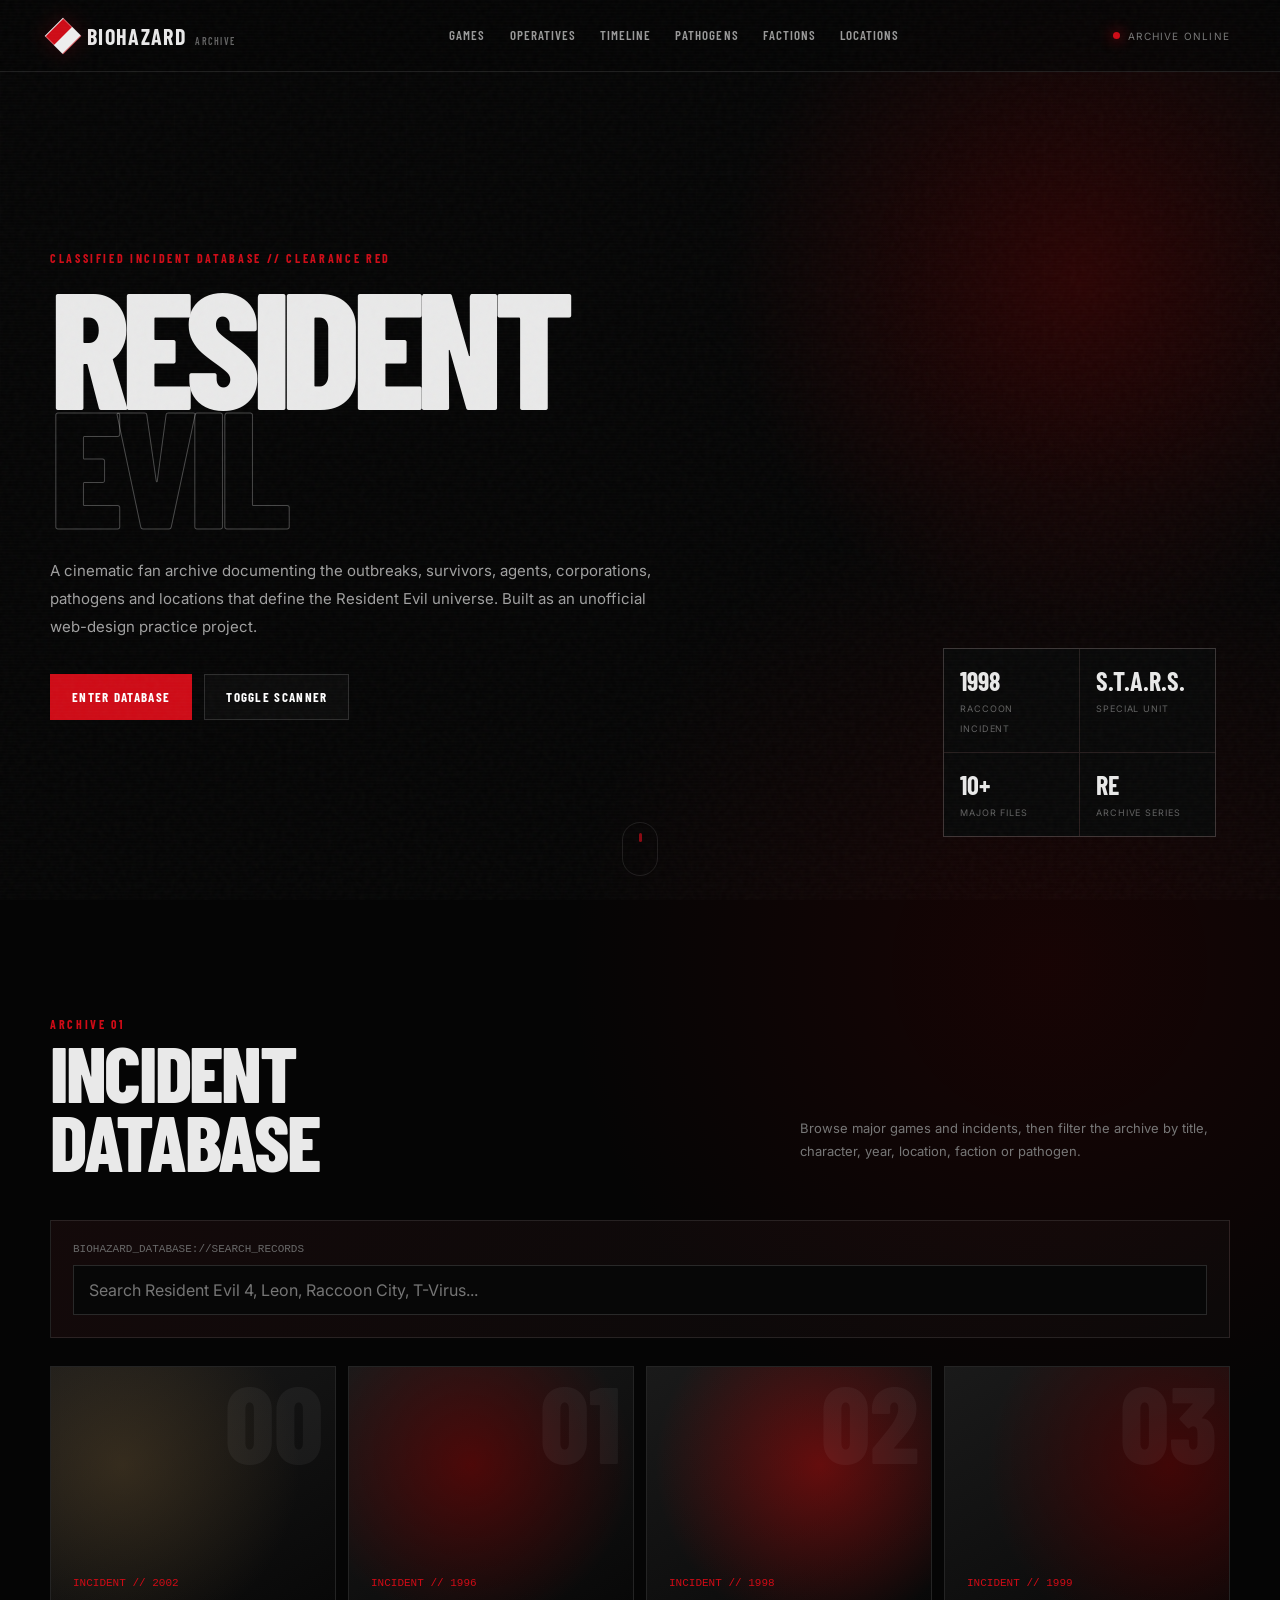
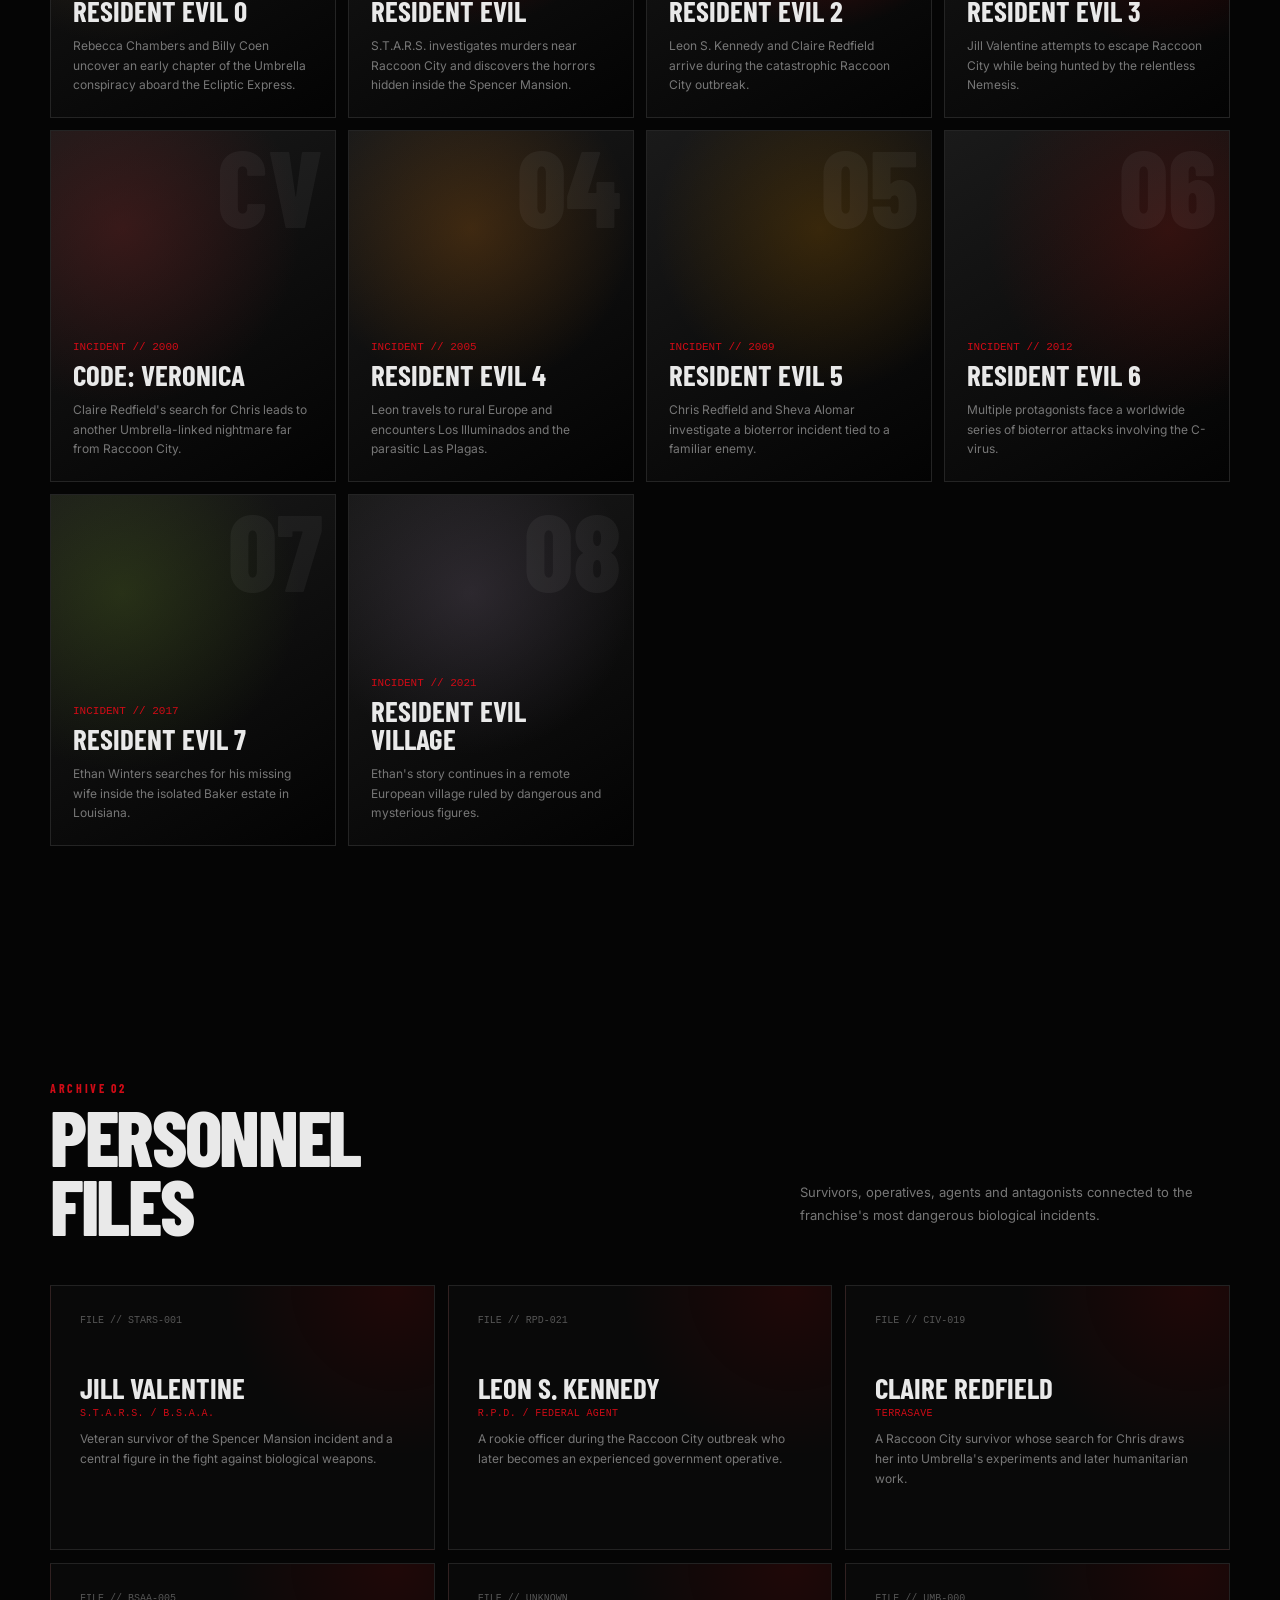
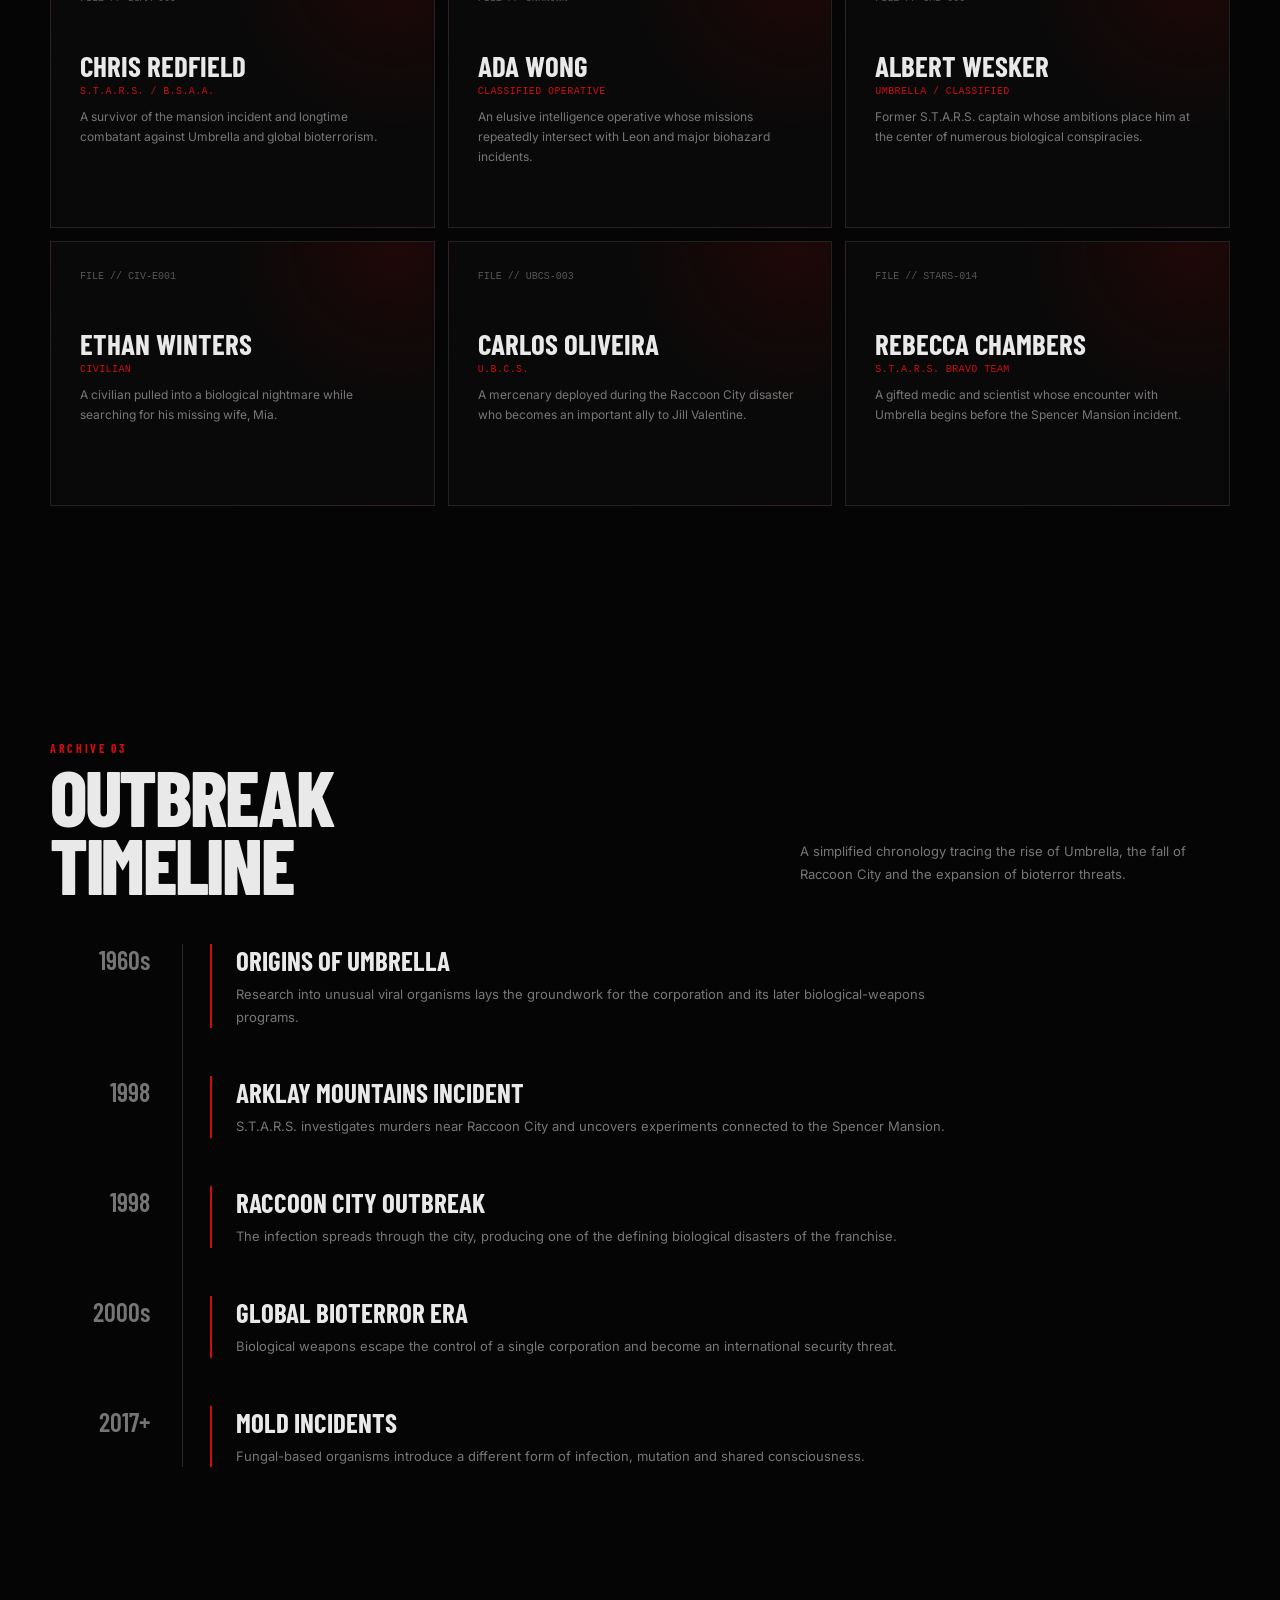
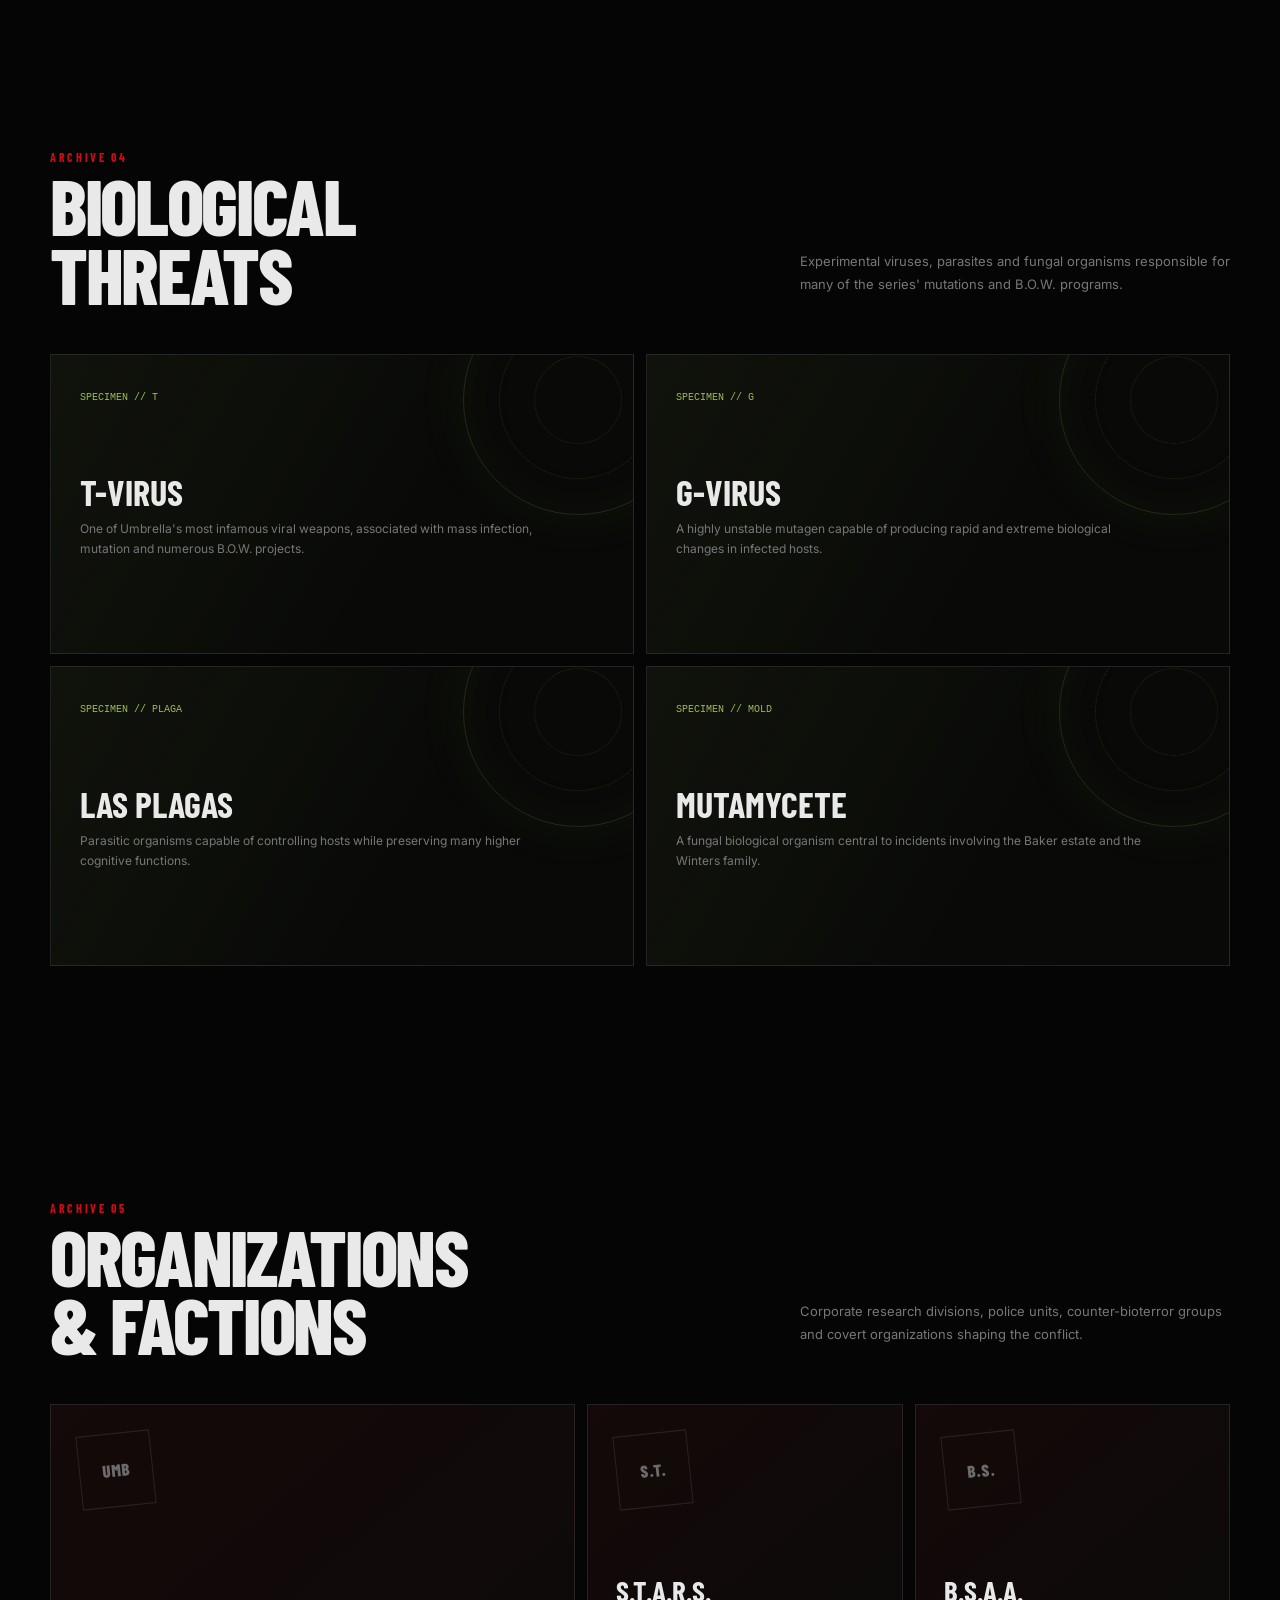
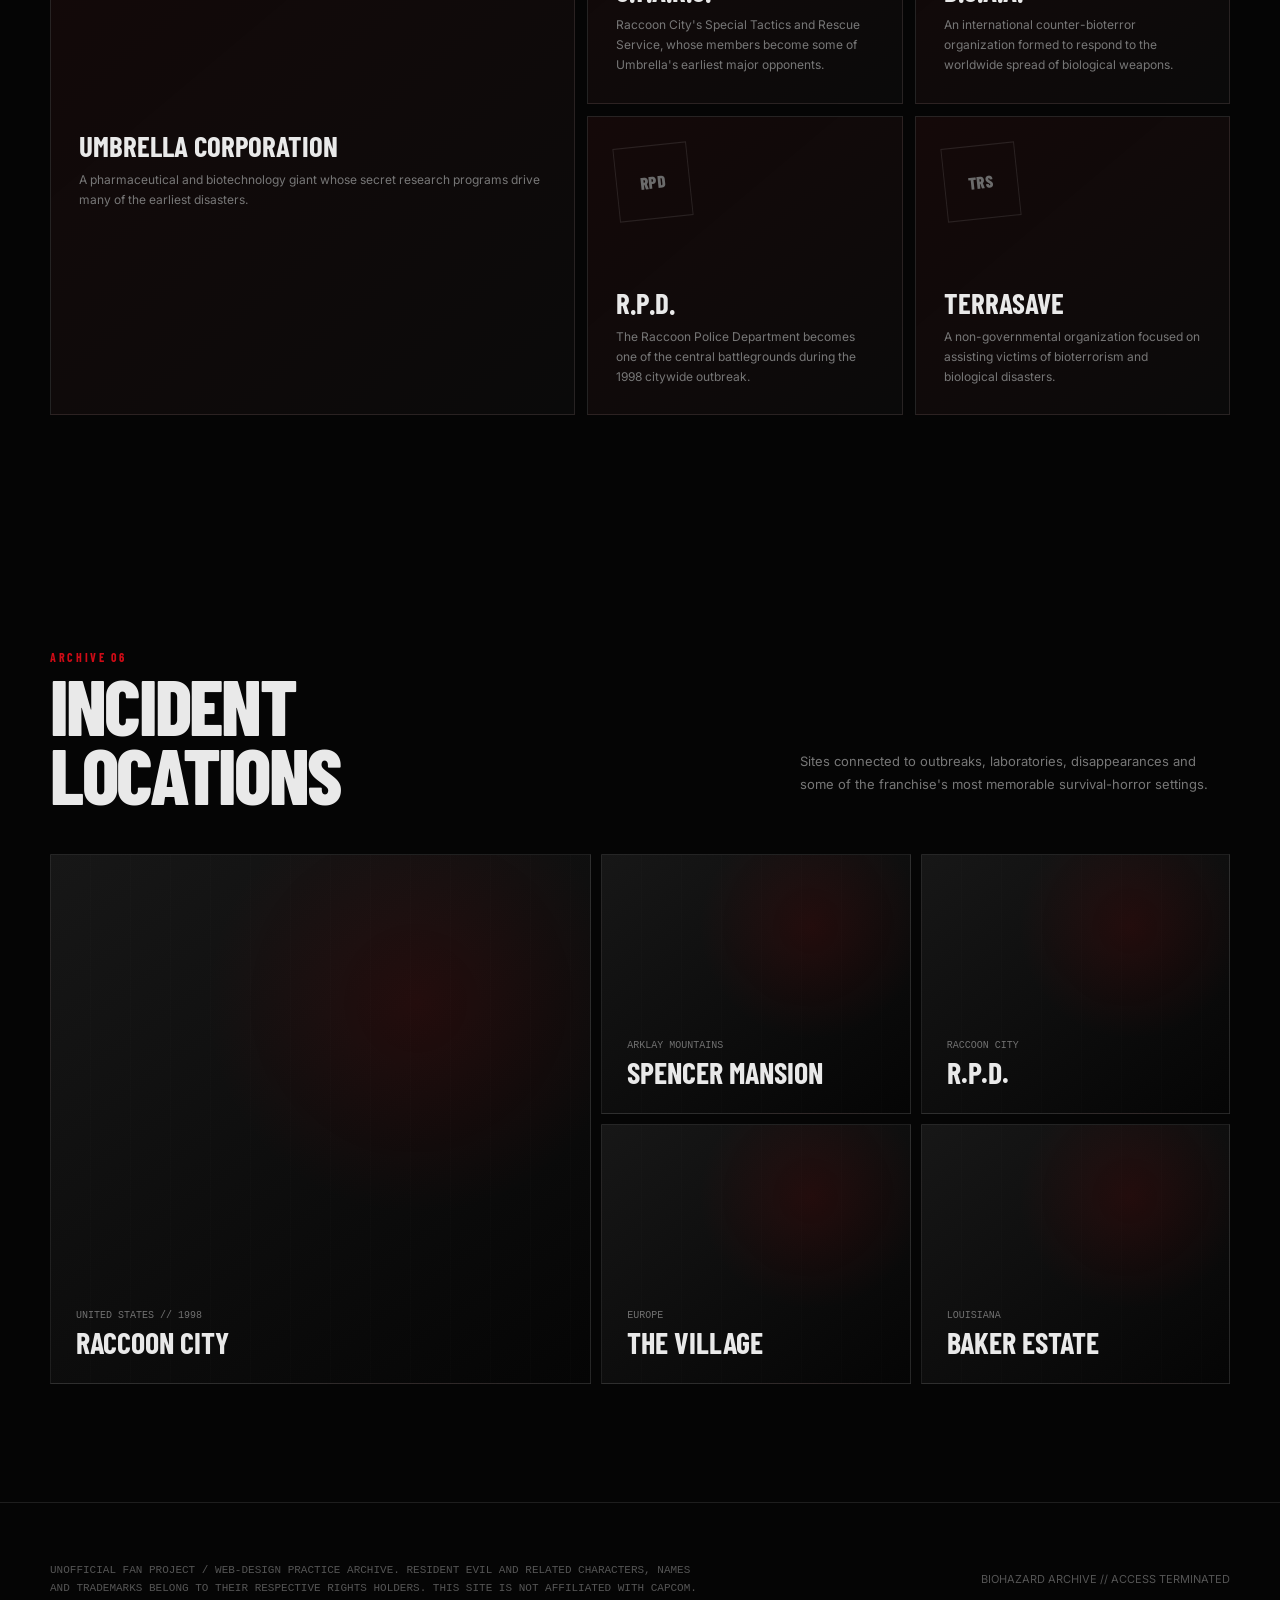
==== index.html @ 45d9858c "feat: build Resident Evil biohazard fan archive" ====
<!doctype html>
<html lang="en">
<head>
  <meta charset="utf-8" />
  <meta name="viewport" content="width=device-width, initial-scale=1" />
  <meta name="theme-color" content="#080808" />
  <meta name="description" content="Unofficial Resident Evil fan archive and web-design practice project." />
  <title>Resident Evil // Biohazard Archive</title>
  <link rel="preconnect" href="https://fonts.googleapis.com">
  <link rel="preconnect" href="https://fonts.gstatic.com" crossorigin>
  <link href="https://fonts.googleapis.com/css2?family=Barlow+Condensed:wght@400;500;600;700;800&family=Inter:wght@300;400;500;600&display=swap" rel="stylesheet">
  <style>
    :root {
      --bg:#050505;
      --panel:#0b0b0b;
      --panel-2:#111;
      --text:#e9e9e9;
      --muted:#8b8b8b;
      --line:rgba(255,255,255,.1);
      --red:#cf0b16;
      --red-dark:#5c0308;
      --green:#9cbc55;
      --max:1180px;
    }
    *{box-sizing:border-box}
    html{scroll-behavior:smooth}
    body{margin:0;background:radial-gradient(circle at 82% 12%,rgba(130,0,0,.15),transparent 30rem),var(--bg);color:var(--text);font-family:Inter,system-ui,sans-serif;overflow-x:hidden}
    body::before{content:"";position:fixed;inset:0;pointer-events:none;z-index:999;background:repeating-linear-gradient(0deg,transparent 0 2px,rgba(255,255,255,.018) 3px);mix-blend-mode:screen;opacity:.6}
    ::selection{background:var(--red);color:white}
    a{color:inherit;text-decoration:none}
    button,input{font:inherit}
    .noise{position:fixed;inset:0;pointer-events:none;z-index:998;opacity:.035;background-image:url("data:image/svg+xml,%3Csvg viewBox='0 0 180 180' xmlns='http://www.w3.org/2000/svg'%3E%3Cfilter id='n'%3E%3CfeTurbulence type='fractalNoise' baseFrequency='.9' numOctaves='4' stitchTiles='stitch'/%3E%3C/filter%3E%3Crect width='100%25' height='100%25' filter='url(%23n)' opacity='.9'/%3E%3C/svg%3E")}
    .container{width:min(var(--max),calc(100% - 40px));margin:auto}
    .nav{position:fixed;inset:0 0 auto;height:72px;z-index:100;border-bottom:1px solid var(--line);background:rgba(5,5,5,.72);backdrop-filter:blur(16px)}
    .nav-inner{height:100%;display:flex;align-items:center;justify-content:space-between;gap:26px}
    .brand{display:flex;align-items:center;gap:11px;font:700 22px/1 "Barlow Condensed",sans-serif;letter-spacing:.06em;text-transform:uppercase}
    .mark{width:26px;height:26px;border:1px solid rgba(255,255,255,.35);transform:rotate(45deg);background:linear-gradient(90deg,var(--red) 50%,#eee 50%);box-shadow:0 0 22px rgba(207,11,22,.22)}
    .brand small{color:#646464;font-size:10px;font-weight:600;margin-left:4px}
    .links{display:flex;gap:24px;color:#999;font:600 13px/1 "Barlow Condensed",sans-serif;letter-spacing:.08em;text-transform:uppercase}
    .links a{transition:.25s}.links a:hover{color:white}
    .status{display:flex;align-items:center;gap:8px;color:#777;font-size:10px;letter-spacing:.12em;text-transform:uppercase}
    .dot{width:7px;height:7px;border-radius:50%;background:var(--red);box-shadow:0 0 14px var(--red);animation:pulse 1.6s infinite}
    .menu{display:none;border:1px solid var(--line);background:#0b0b0b;color:white;padding:9px 11px;text-transform:uppercase;font:700 12px "Barlow Condensed";letter-spacing:.1em}
    @keyframes pulse{50%{opacity:.25}}

    .hero{min-height:100vh;position:relative;display:grid;align-items:center;padding-top:72px;overflow:hidden}
    .grid{position:absolute;inset:0;opacity:.18;background-image:linear-gradient(rgba(255,255,255,.045) 1px,transparent 1px),linear-gradient(90deg,rgba(255,255,255,.045) 1px,transparent 1px);background-size:58px 58px;mask-image:linear-gradient(to bottom,#000,transparent 90%)}
    .glow{position:absolute;width:760px;height:760px;right:-180px;top:-100px;background:radial-gradient(circle,rgba(160,0,0,.24),transparent 66%);animation:breathe 8s ease-in-out infinite}
    @keyframes breathe{50%{transform:scale(1.14);opacity:.65}}
    .hero-content{position:relative;z-index:3;max-width:870px}
    .classification,.eyebrow{color:var(--red);font:700 12px/1 "Barlow Condensed",sans-serif;letter-spacing:.22em;text-transform:uppercase}
    .hero h1{margin:20px 0 0;font:800 clamp(78px,13vw,170px)/.72 "Barlow Condensed",sans-serif;letter-spacing:-.055em;text-transform:uppercase}
    .hero h1 span{display:block;color:transparent;-webkit-text-stroke:1px rgba(255,255,255,.27)}
    .hero-copy{max-width:610px;margin:34px 0;color:#a0a0a0;font-size:15px;line-height:1.85}
    .actions{display:flex;gap:12px;flex-wrap:wrap}
    .btn{border:1px solid rgba(255,255,255,.14);padding:14px 21px;background:rgba(255,255,255,.025);color:white;font:700 13px "Barlow Condensed",sans-serif;letter-spacing:.1em;text-transform:uppercase;cursor:pointer;transition:.25s}.btn:hover{transform:translateY(-3px);border-color:var(--red)}.btn.primary{background:var(--red);border-color:var(--red)}
    .hero-stats{position:absolute;right:5%;bottom:7%;z-index:4;display:grid;grid-template-columns:repeat(2,135px);gap:1px;background:var(--line);border:1px solid var(--line)}
    .stat{background:#080808;padding:16px}.stat strong{display:block;font:700 26px "Barlow Condensed"}.stat small{color:#616161;font-size:9px;letter-spacing:.1em;text-transform:uppercase}
    .scroll-cue{position:absolute;left:calc(50% - 18px);bottom:24px;width:36px;height:54px;border:1px solid rgba(255,255,255,.15);border-radius:22px;display:grid;place-items:start center;padding-top:10px;opacity:.65}.scroll-cue::after{content:"";width:3px;height:9px;border-radius:3px;background:var(--red);animation:scroll 1.8s infinite}@keyframes scroll{70%{transform:translateY(20px);opacity:0}}

    section{padding:118px 0;position:relative}
    .section-head{display:flex;justify-content:space-between;align-items:flex-end;gap:30px;margin-bottom:45px}
    .title{margin:8px 0 0;font:800 clamp(44px,7vw,78px)/.88 "Barlow Condensed",sans-serif;letter-spacing:-.03em;text-transform:uppercase}
    .copy{max-width:430px;color:#777;font-size:13px;line-height:1.75}
    .terminal{margin-bottom:28px;padding:22px;border:1px solid var(--line);background:linear-gradient(130deg,rgba(207,11,22,.05),transparent),rgba(255,255,255,.015)}
    .terminal-label{margin-bottom:10px;color:#686868;font:11px monospace}
    .search{width:100%;padding:14px 15px;border:1px solid #292929;background:#070707;color:white;outline:none}.search:focus{border-color:var(--red)}

    .games{display:grid;grid-template-columns:repeat(4,1fr);gap:12px}
    .card{position:relative;overflow:hidden;border:1px solid var(--line);background:#0b0b0b;transition:.35s}
    .game{min-height:350px;cursor:pointer;transform-style:preserve-3d}.game:hover{border-color:rgba(207,11,22,.65);box-shadow:0 25px 70px rgba(0,0,0,.5)}
    .game-bg{position:absolute;inset:0;background:radial-gradient(circle at var(--x,50%) 28%,var(--accent,rgba(150,0,0,.5)),transparent 54%),linear-gradient(150deg,#1a1a1a,#030303);transition:.55s}.game:hover .game-bg{transform:scale(1.08)}
    .num{position:absolute;right:12px;top:6px;font:800 108px/.9 "Barlow Condensed";opacity:.05}
    .game-body{position:relative;z-index:2;min-height:350px;padding:22px;display:flex;flex-direction:column;justify-content:flex-end}.meta{color:var(--red);font:11px monospace;margin-bottom:8px}.game h3,.dossier h3,.pathogen h3,.faction h3,.location h3{margin:0;text-transform:uppercase;font:700 29px/.98 "Barlow Condensed"}.game p,.dossier p,.pathogen p,.faction p{margin:10px 0 0;color:#777;font-size:12px;line-height:1.65}

    .characters{display:grid;grid-template-columns:repeat(3,1fr);gap:13px}.dossier{min-height:265px;padding:29px;background:radial-gradient(circle at 90% 0,rgba(160,0,0,.15),transparent 170px),#090909}.dossier::before{content:"";position:absolute;left:0;top:0;width:0;height:2px;background:var(--red);transition:.35s}.dossier:hover::before{width:100%}.dossier:hover{transform:translateY(-5px);background-color:#101010}.file{color:#555;font:10px monospace;margin-bottom:48px}.role{margin-top:6px;color:var(--red);font:10px monospace;text-transform:uppercase;letter-spacing:.04em}

    .timeline{position:relative}.timeline::before{content:"";position:absolute;left:132px;top:0;bottom:0;width:1px;background:#292929}.event{display:grid;grid-template-columns:100px 1fr;gap:60px;margin:0 0 48px}.year{text-align:right;color:#757575;font:600 26px "Barlow Condensed"}.event-body{padding-left:24px;border-left:2px solid var(--red);max-width:780px}.event-body h3{margin:0 0 7px;text-transform:uppercase;font:700 27px "Barlow Condensed"}.event-body p{margin:0;color:#777;font-size:13px;line-height:1.75}

    .pathogens{display:grid;grid-template-columns:repeat(2,1fr);gap:12px}.pathogen{min-height:300px;padding:29px;background:linear-gradient(120deg,rgba(105,130,55,.08),transparent 60%),#090a08}.specimen{position:absolute;right:-60px;top:-70px;width:230px;height:230px;border:1px solid rgba(156,188,85,.18);border-radius:50%;box-shadow:0 0 60px rgba(156,188,85,.05),inset 0 0 60px rgba(156,188,85,.04)}.specimen::before,.specimen::after{content:"";position:absolute;inset:35px;border-radius:50%;border:1px dotted rgba(156,188,85,.18)}.specimen::after{inset:70px}.pathogen small{color:var(--green);font:10px monospace}.pathogen h3{margin-top:70px;font-size:36px}.pathogen p{max-width:470px}

    .factions{display:grid;grid-template-columns:1.25fr .75fr .75fr;gap:12px}.faction{min-height:250px;padding:28px;background:linear-gradient(140deg,rgba(150,0,0,.08),transparent),#0a0a0a}.faction:first-child{grid-row:span 2;min-height:512px}.faction .stamp{width:74px;height:74px;border:1px solid rgba(255,255,255,.1);display:grid;place-items:center;margin-bottom:70px;transform:rotate(-6deg);color:#6b6b6b;font:800 17px "Barlow Condensed";letter-spacing:.05em}.faction:first-child .stamp{margin-bottom:225px}.faction p{max-width:480px}

    .locations{display:grid;grid-template-columns:1.4fr .8fr .8fr;grid-auto-rows:260px;gap:10px}.location{display:flex;align-items:flex-end;padding:25px;background:radial-gradient(circle at 68% 28%,rgba(160,0,0,.14),transparent 40%),linear-gradient(145deg,#171717,#050505)}.location:first-child{grid-row:span 2}.location::after{content:"";position:absolute;inset:0;background:repeating-linear-gradient(90deg,transparent 0 39px,rgba(255,255,255,.017) 40px)}.location-info{position:relative;z-index:2}.location small{color:#707070;font:10px monospace}.location h3{margin-top:6px;font-size:30px}

    .reveal{opacity:0;transform:translateY(34px);transition:opacity .75s ease,transform .75s ease}.reveal.show{opacity:1;transform:none}
    body.scanner{filter:sepia(.22) hue-rotate(38deg) saturate(.9)}body.scanner .noise{opacity:.08}
    .mobile-panel{display:none;position:fixed;top:72px;left:0;right:0;z-index:90;background:rgba(5,5,5,.96);border-bottom:1px solid var(--line);padding:16px 20px}.mobile-panel.open{display:grid;gap:10px}.mobile-panel a{padding:12px;border:1px solid var(--line);font:700 14px "Barlow Condensed";letter-spacing:.08em;text-transform:uppercase}

    footer{padding:58px 0;border-top:1px solid var(--line);color:#555;font-size:11px;line-height:1.7}.footer-inner{display:flex;justify-content:space-between;gap:30px;align-items:center}.warning{font-family:monospace;text-transform:uppercase;max-width:650px}
    @media (max-width:980px){.links,.status{display:none}.menu{display:block}.hero-stats{display:none}.games{grid-template-columns:repeat(2,1fr)}.characters{grid-template-columns:repeat(2,1fr)}.factions{grid-template-columns:1fr 1fr}.faction:first-child{grid-row:auto;min-height:300px}.faction:first-child .stamp,.faction .stamp{margin-bottom:80px}.locations{grid-template-columns:1fr 1fr}.location:first-child{grid-row:auto}}
    @media (max-width:650px){.container{width:min(var(--max),calc(100% - 28px))}.hero h1{font-size:82px}.hero-copy{font-size:14px}.section-head{display:block}.copy{margin-top:18px}section{padding:82px 0}.games,.characters,.pathogens,.factions,.locations{grid-template-columns:1fr}.game,.game-body{min-height:285px}.timeline::before{display:none}.event{grid-template-columns:1fr;gap:8px}.year{text-align:left;color:var(--red)}.footer-inner{flex-direction:column;align-items:flex-start}.scroll-cue{display:none}}
    @media (prefers-reduced-motion:reduce){html{scroll-behavior:auto}*,*::before,*::after{animation-duration:.01ms!important;animation-iteration-count:1!important;transition-duration:.01ms!important}}
  </style>
</head>
<body>
  <div class="noise"></div>
  <nav class="nav" aria-label="Primary">
    <div class="container nav-inner">
      <a class="brand" href="#top" aria-label="Biohazard Archive home"><span class="mark" aria-hidden="true"></span><span>Biohazard <small>Archive</small></span></a>
      <div class="links"><a href="#games">Games</a><a href="#characters">Operatives</a><a href="#timeline">Timeline</a><a href="#pathogens">Pathogens</a><a href="#factions">Factions</a><a href="#locations">Locations</a></div>
      <div class="status"><span class="dot"></span>Archive online</div>
      <button class="menu" id="menuBtn" aria-expanded="false" aria-controls="mobilePanel">Menu</button>
    </div>
  </nav>
  <div class="mobile-panel" id="mobilePanel"><a href="#games">Games</a><a href="#characters">Operatives</a><a href="#timeline">Timeline</a><a href="#pathogens">Pathogens</a><a href="#factions">Factions</a><a href="#locations">Locations</a></div>

  <header class="hero" id="top">
    <div class="grid"></div><div class="glow"></div>
    <div class="container">
      <div class="hero-content">
        <div class="classification">Classified incident database // clearance red</div>
        <h1>Resident <span>Evil</span></h1>
        <p class="hero-copy">A cinematic fan archive documenting the outbreaks, survivors, agents, corporations, pathogens and locations that define the Resident Evil universe. Built as an unofficial web-design practice project.</p>
        <div class="actions"><a class="btn primary" href="#games">Enter database</a><button class="btn" id="scannerBtn">Toggle scanner</button></div>
      </div>
      <div class="hero-stats"><div class="stat"><strong>1998</strong><small>Raccoon incident</small></div><div class="stat"><strong>S.T.A.R.S.</strong><small>Special unit</small></div><div class="stat"><strong>10+</strong><small>Major files</small></div><div class="stat"><strong>RE</strong><small>Archive series</small></div></div>
    </div>
    <a class="scroll-cue" href="#games" aria-label="Scroll to archive"></a>
  </header>

  <main>
    <section id="games"><div class="container">
      <div class="section-head reveal"><div><div class="eyebrow">Archive 01</div><h2 class="title">Incident<br>Database</h2></div><p class="copy">Browse major games and incidents, then filter the archive by title, character, year, location, faction or pathogen.</p></div>
      <div class="terminal reveal"><div class="terminal-label">BIOHAZARD_DATABASE://SEARCH_RECORDS</div><input class="search" id="archiveSearch" type="search" placeholder="Search Resident Evil 4, Leon, Raccoon City, T-Virus..." aria-label="Search archive"></div>
      <div class="games" id="gameGrid"></div>
    </div></section>

    <section id="characters"><div class="container">
      <div class="section-head reveal"><div><div class="eyebrow">Archive 02</div><h2 class="title">Personnel<br>Files</h2></div><p class="copy">Survivors, operatives, agents and antagonists connected to the franchise's most dangerous biological incidents.</p></div>
      <div class="characters" id="characterGrid"></div>
    </div></section>

    <section id="timeline"><div class="container">
      <div class="section-head reveal"><div><div class="eyebrow">Archive 03</div><h2 class="title">Outbreak<br>Timeline</h2></div><p class="copy">A simplified chronology tracing the rise of Umbrella, the fall of Raccoon City and the expansion of bioterror threats.</p></div>
      <div class="timeline" id="timelineGrid"></div>
    </div></section>

    <section id="pathogens"><div class="container">
      <div class="section-head reveal"><div><div class="eyebrow">Archive 04</div><h2 class="title">Biological<br>Threats</h2></div><p class="copy">Experimental viruses, parasites and fungal organisms responsible for many of the series' mutations and B.O.W. programs.</p></div>
      <div class="pathogens" id="pathogenGrid"></div>
    </div></section>

    <section id="factions"><div class="container">
      <div class="section-head reveal"><div><div class="eyebrow">Archive 05</div><h2 class="title">Organizations<br>& Factions</h2></div><p class="copy">Corporate research divisions, police units, counter-bioterror groups and covert organizations shaping the conflict.</p></div>
      <div class="factions" id="factionGrid"></div>
    </div></section>

    <section id="locations"><div class="container">
      <div class="section-head reveal"><div><div class="eyebrow">Archive 06</div><h2 class="title">Incident<br>Locations</h2></div><p class="copy">Sites connected to outbreaks, laboratories, disappearances and some of the franchise's most memorable survival-horror settings.</p></div>
      <div class="locations" id="locationGrid"></div>
    </div></section>
  </main>

  <footer><div class="container footer-inner"><div class="warning">Unofficial fan project / web-design practice archive. Resident Evil and related characters, names and trademarks belong to their respective rights holders. This site is not affiliated with Capcom.</div><div>BIOHAZARD ARCHIVE // ACCESS TERMINATED</div></div></footer>

  <script>
    const games=[
      ['00','2002','Resident Evil 0','Rebecca Chambers and Billy Coen uncover an early chapter of the Umbrella conspiracy aboard the Ecliptic Express.','rgba(90,70,40,.48)'],
      ['01','1996','Resident Evil','S.T.A.R.S. investigates murders near Raccoon City and discovers the horrors hidden inside the Spencer Mansion.','rgba(125,0,0,.55)'],
      ['02','1998','Resident Evil 2','Leon S. Kennedy and Claire Redfield arrive during the catastrophic Raccoon City outbreak.','rgba(170,10,10,.55)'],
      ['03','1999','Resident Evil 3','Jill Valentine attempts to escape Raccoon City while being hunted by the relentless Nemesis.','rgba(100,0,0,.58)'],
      ['CV','2000','Code: Veronica','Claire Redfield\'s search for Chris leads to another Umbrella-linked nightmare far from Raccoon City.','rgba(90,30,30,.52)'],
      ['04','2005','Resident Evil 4','Leon travels to rural Europe and encounters Los Illuminados and the parasitic Las Plagas.','rgba(120,70,15,.44)'],
      ['05','2009','Resident Evil 5','Chris Redfield and Sheva Alomar investigate a bioterror incident tied to a familiar enemy.','rgba(120,75,0,.38)'],
      ['06','2012','Resident Evil 6','Multiple protagonists face a worldwide series of bioterror attacks involving the C-virus.','rgba(95,20,15,.45)'],
      ['07','2017','Resident Evil 7','Ethan Winters searches for his missing wife inside the isolated Baker estate in Louisiana.','rgba(75,100,30,.36)'],
      ['08','2021','Resident Evil Village','Ethan\'s story continues in a remote European village ruled by dangerous and mysterious figures.','rgba(80,70,85,.42)']
    ];
    const characters=[
      ['FILE // STARS-001','Jill Valentine','S.T.A.R.S. / B.S.A.A.','Veteran survivor of the Spencer Mansion incident and a central figure in the fight against biological weapons.'],
      ['FILE // RPD-021','Leon S. Kennedy','R.P.D. / Federal Agent','A rookie officer during the Raccoon City outbreak who later becomes an experienced government operative.'],
      ['FILE // CIV-019','Claire Redfield','TerraSave','A Raccoon City survivor whose search for Chris draws her into Umbrella\'s experiments and later humanitarian work.'],
      ['FILE // BSAA-005','Chris Redfield','S.T.A.R.S. / B.S.A.A.','A survivor of the mansion incident and longtime combatant against Umbrella and global bioterrorism.'],
      ['FILE // UNKNOWN','Ada Wong','Classified Operative','An elusive intelligence operative whose missions repeatedly intersect with Leon and major biohazard incidents.'],
      ['FILE // UMB-000','Albert Wesker','Umbrella / Classified','Former S.T.A.R.S. captain whose ambitions place him at the center of numerous biological conspiracies.'],
      ['FILE // CIV-E001','Ethan Winters','Civilian','A civilian pulled into a biological nightmare while searching for his missing wife, Mia.'],
      ['FILE // UBCS-003','Carlos Oliveira','U.B.C.S.','A mercenary deployed during the Raccoon City disaster who becomes an important ally to Jill Valentine.'],
      ['FILE // STARS-014','Rebecca Chambers','S.T.A.R.S. Bravo Team','A gifted medic and scientist whose encounter with Umbrella begins before the Spencer Mansion incident.']
    ];
    const timeline=[
      ['1960s','Origins of Umbrella','Research into unusual viral organisms lays the groundwork for the corporation and its later biological-weapons programs.'],
      ['1998','Arklay Mountains Incident','S.T.A.R.S. investigates murders near Raccoon City and uncovers experiments connected to the Spencer Mansion.'],
      ['1998','Raccoon City Outbreak','The infection spreads through the city, producing one of the defining biological disasters of the franchise.'],
      ['2000s','Global Bioterror Era','Biological weapons escape the control of a single corporation and become an international security threat.'],
      ['2017+','Mold Incidents','Fungal-based organisms introduce a different form of infection, mutation and shared consciousness.']
    ];
    const pathogens=[
      ['SPECIMEN // T','T-Virus','One of Umbrella\'s most infamous viral weapons, associated with mass infection, mutation and numerous B.O.W. projects.'],
      ['SPECIMEN // G','G-Virus','A highly unstable mutagen capable of producing rapid and extreme biological changes in infected hosts.'],
      ['SPECIMEN // PLAGA','Las Plagas','Parasitic organisms capable of controlling hosts while preserving many higher cognitive functions.'],
      ['SPECIMEN // MOLD','Mutamycete','A fungal biological organism central to incidents involving the Baker estate and the Winters family.']
    ];
    const factions=[
      ['UMB','Umbrella Corporation','A pharmaceutical and biotechnology giant whose secret research programs drive many of the earliest disasters.'],
      ['S.T.','S.T.A.R.S.','Raccoon City\'s Special Tactics and Rescue Service, whose members become some of Umbrella\'s earliest major opponents.'],
      ['B.S.','B.S.A.A.','An international counter-bioterror organization formed to respond to the worldwide spread of biological weapons.'],
      ['RPD','R.P.D.','The Raccoon Police Department becomes one of the central battlegrounds during the 1998 citywide outbreak.'],
      ['TRS','TerraSave','A non-governmental organization focused on assisting victims of bioterrorism and biological disasters.']
    ];
    const locations=[
      ['UNITED STATES // 1998','Raccoon City'],['ARKLAY MOUNTAINS','Spencer Mansion'],['RACCOON CITY','R.P.D.'],['EUROPE','The Village'],['LOUISIANA','Baker Estate']
    ];

    const gameGrid=document.querySelector('#gameGrid');
    const characterGrid=document.querySelector('#characterGrid');
    const timelineGrid=document.querySelector('#timelineGrid');
    const pathogenGrid=document.querySelector('#pathogenGrid');
    const factionGrid=document.querySelector('#factionGrid');
    const locationGrid=document.querySelector('#locationGrid');

    games.forEach((g,i)=>{const el=document.createElement('article');el.className='card game reveal searchable';el.dataset.search=g.join(' ').toLowerCase();el.style.setProperty('--accent',g[4]);el.style.setProperty('--x',`${25+(i%4)*18}%`);el.innerHTML=`<div class="game-bg"></div><div class="num">${g[0]}</div><div class="game-body"><div class="meta">INCIDENT // ${g[1]}</div><h3>${g[2]}</h3><p>${g[3]}</p></div>`;gameGrid.appendChild(el)});
    characters.forEach(c=>{const el=document.createElement('article');el.className='card dossier reveal searchable';el.dataset.search=c.join(' ').toLowerCase();el.innerHTML=`<div class="file">${c[0]}</div><h3>${c[1]}</h3><div class="role">${c[2]}</div><p>${c[3]}</p>`;characterGrid.appendChild(el)});
    timeline.forEach(t=>{const el=document.createElement('article');el.className='event reveal searchable';el.dataset.search=t.join(' ').toLowerCase();el.innerHTML=`<div class="year">${t[0]}</div><div class="event-body"><h3>${t[1]}</h3><p>${t[2]}</p></div>`;timelineGrid.appendChild(el)});
    pathogens.forEach(p=>{const el=document.createElement('article');el.className='card pathogen reveal searchable';el.dataset.search=p.join(' ').toLowerCase();el.innerHTML=`<div class="specimen"></div><small>${p[0]}</small><h3>${p[1]}</h3><p>${p[2]}</p>`;pathogenGrid.appendChild(el)});
    factions.forEach(f=>{const el=document.createElement('article');el.className='card faction reveal searchable';el.dataset.search=f.join(' ').toLowerCase();el.innerHTML=`<div class="stamp">${f[0]}</div><h3>${f[1]}</h3><p>${f[2]}</p>`;factionGrid.appendChild(el)});
    locations.forEach(l=>{const el=document.createElement('article');el.className='card location reveal searchable';el.dataset.search=l.join(' ').toLowerCase();el.innerHTML=`<div class="location-info"><small>${l[0]}</small><h3>${l[1]}</h3></div>`;locationGrid.appendChild(el)});

    const observer=new IntersectionObserver(entries=>entries.forEach(e=>{if(e.isIntersecting){e.target.classList.add('show');observer.unobserve(e.target)}}),{threshold:.12});
    document.querySelectorAll('.reveal').forEach(el=>observer.observe(el));

    document.querySelector('#archiveSearch').addEventListener('input',e=>{const q=e.target.value.toLowerCase().trim();document.querySelectorAll('.searchable').forEach(el=>el.style.display=(el.dataset.search||'').includes(q)?'':'none')});
    document.querySelector('#scannerBtn').addEventListener('click',e=>{document.body.classList.toggle('scanner');e.currentTarget.textContent=document.body.classList.contains('scanner')?'Disable scanner':'Toggle scanner'});
    const menuBtn=document.querySelector('#menuBtn'),mobilePanel=document.querySelector('#mobilePanel');
    menuBtn.addEventListener('click',()=>{const open=mobilePanel.classList.toggle('open');menuBtn.setAttribute('aria-expanded',String(open))});
    mobilePanel.querySelectorAll('a').forEach(a=>a.addEventListener('click',()=>{mobilePanel.classList.remove('open');menuBtn.setAttribute('aria-expanded','false')}));

    if(matchMedia('(pointer:fine)').matches&&!matchMedia('(prefers-reduced-motion:reduce)').matches){
      document.addEventListener('mousemove',e=>document.querySelectorAll('.game').forEach(card=>{const r=card.getBoundingClientRect();if(e.clientX>=r.left&&e.clientX<=r.right&&e.clientY>=r.top&&e.clientY<=r.bottom){const x=(e.clientX-r.left)/r.width-.5,y=(e.clientY-r.top)/r.height-.5;card.style.transform=`perspective(900px) rotateX(${-y*4}deg) rotateY(${x*5}deg) translateY(-6px)`}else card.style.transform=''}));
    }
  </script>
</body>
</html>
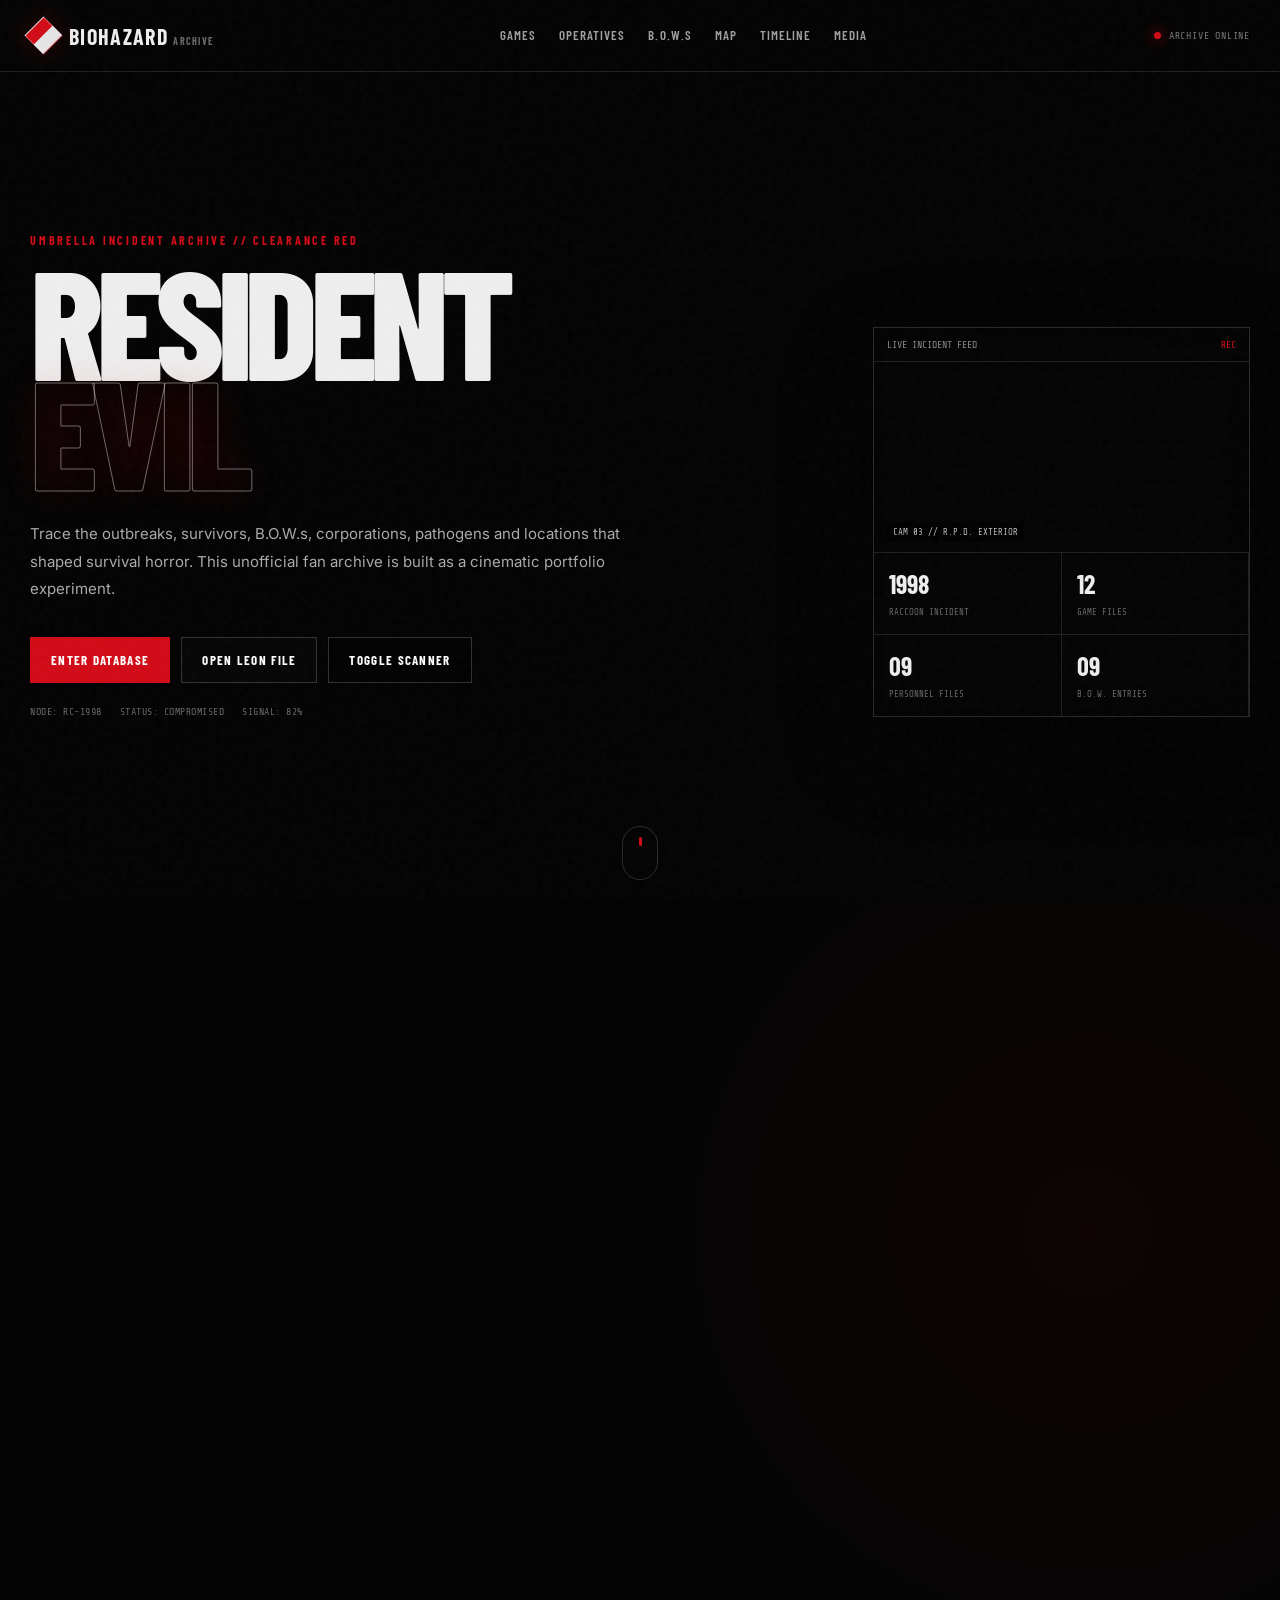
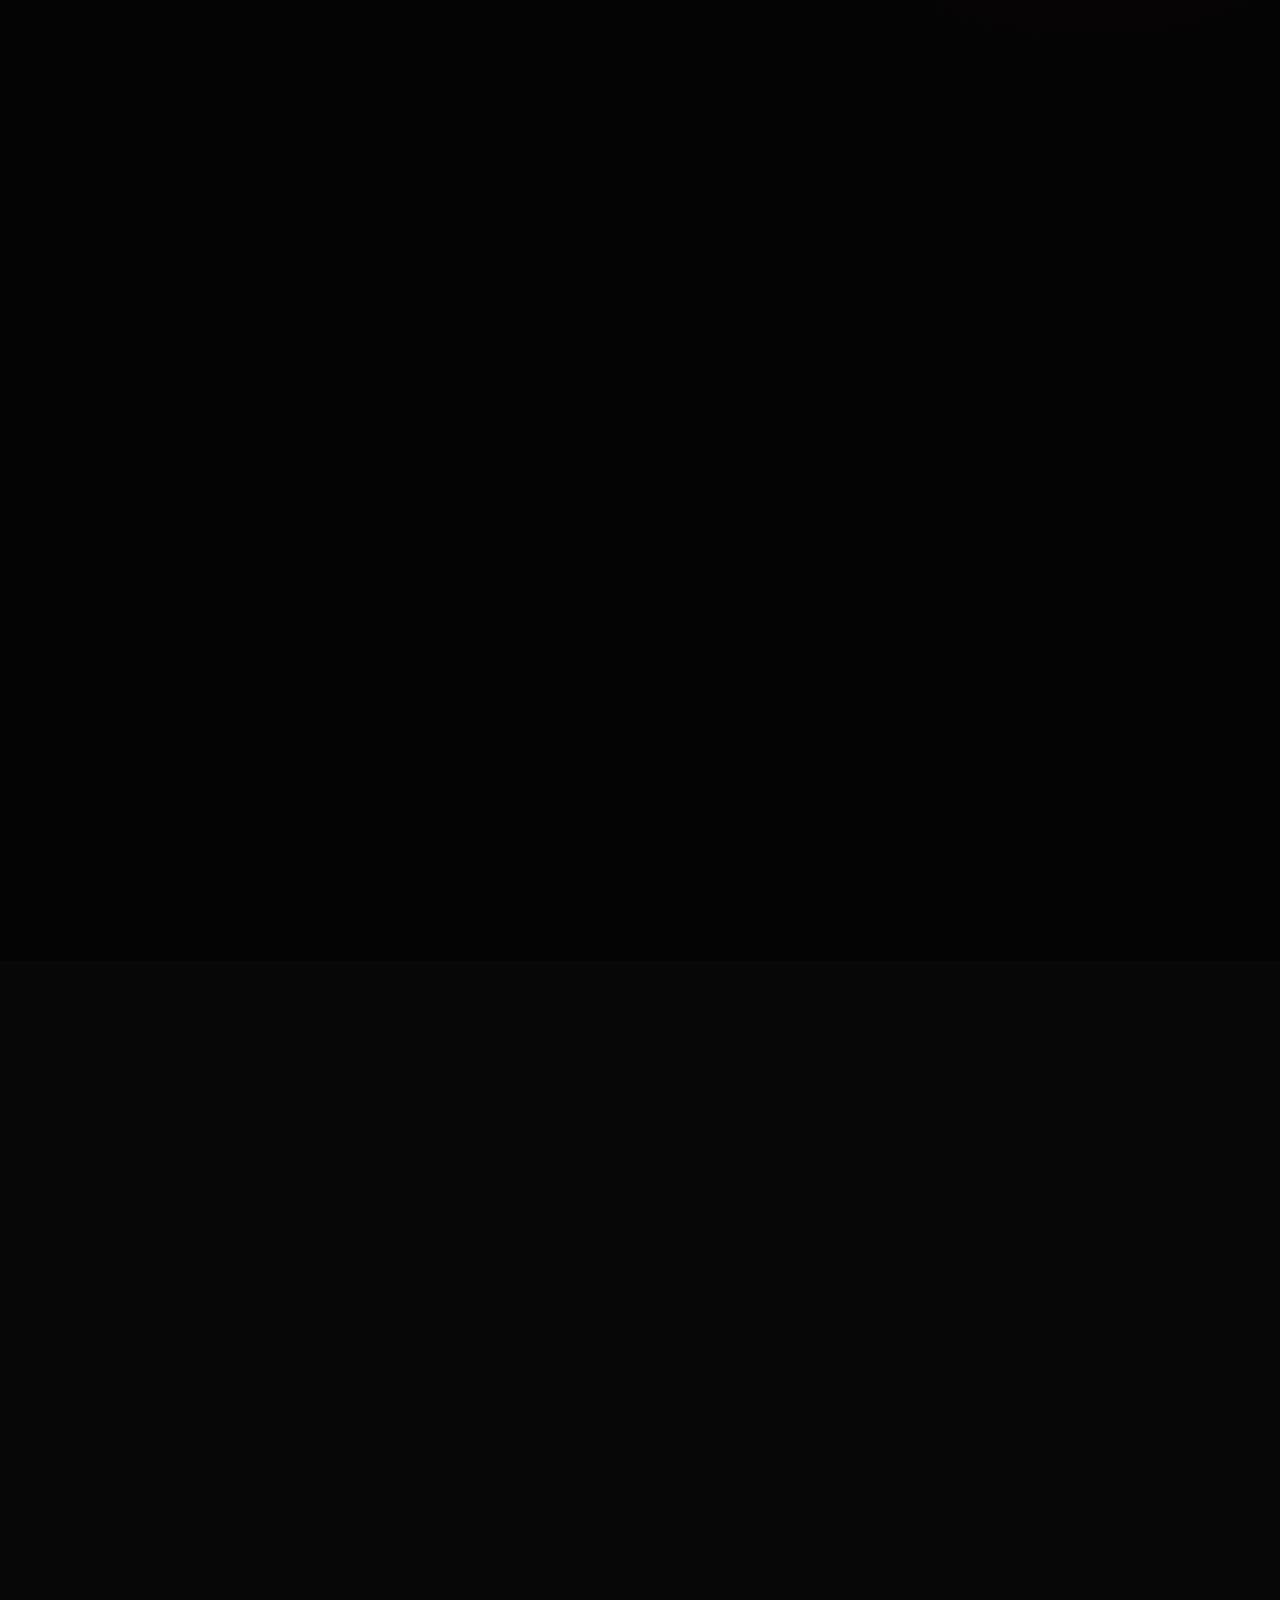
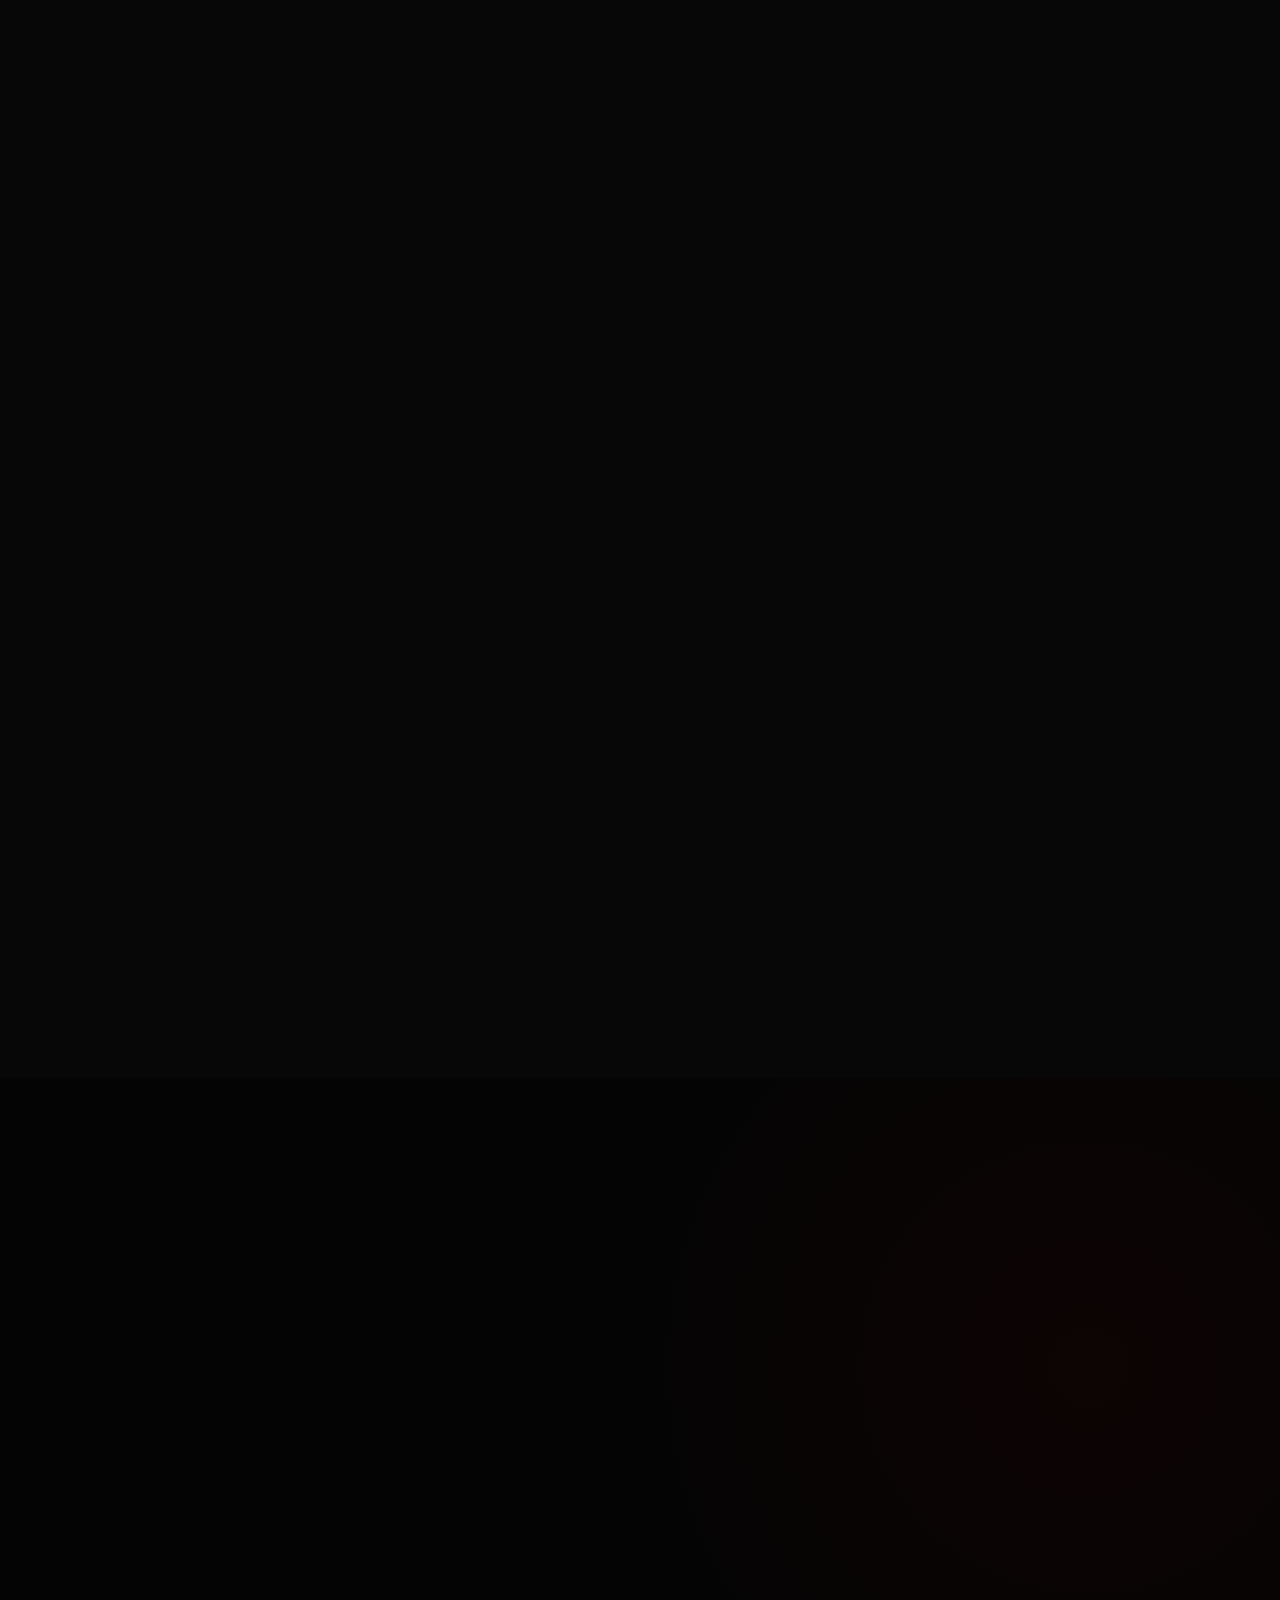
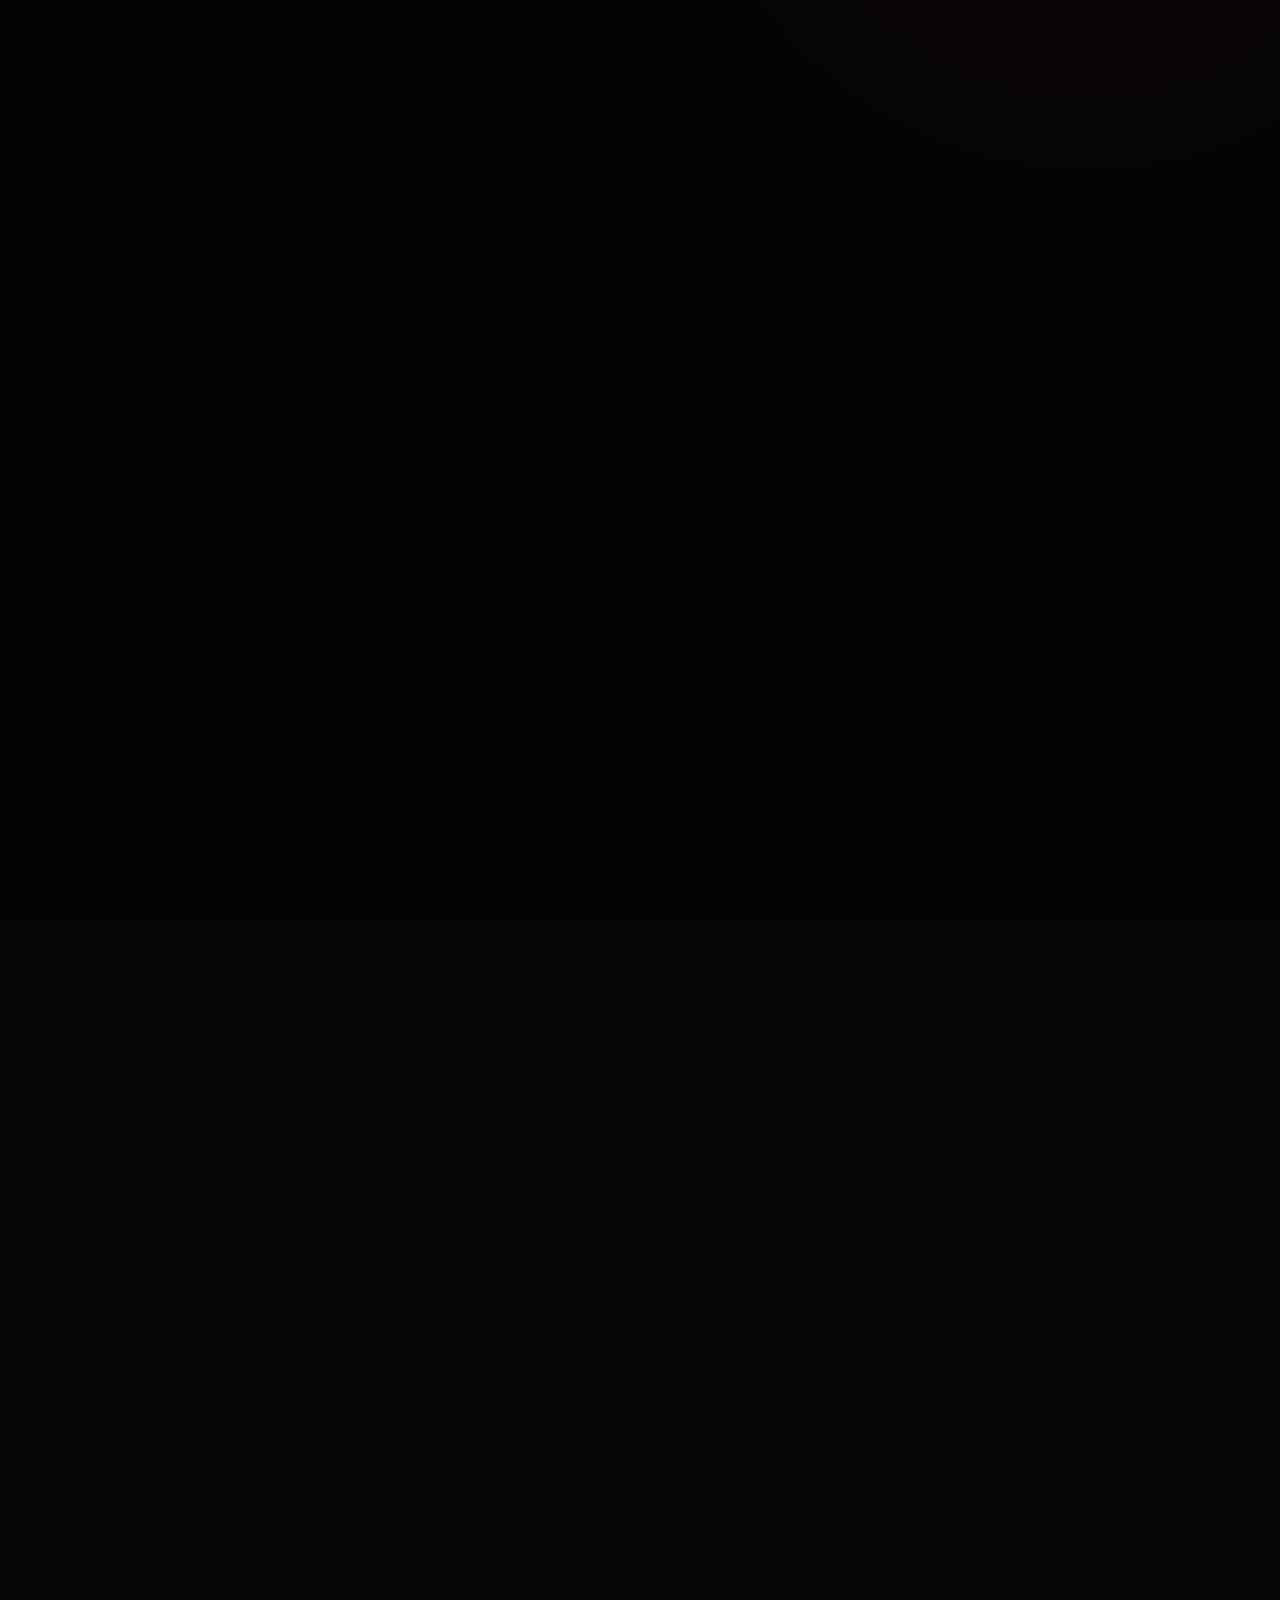
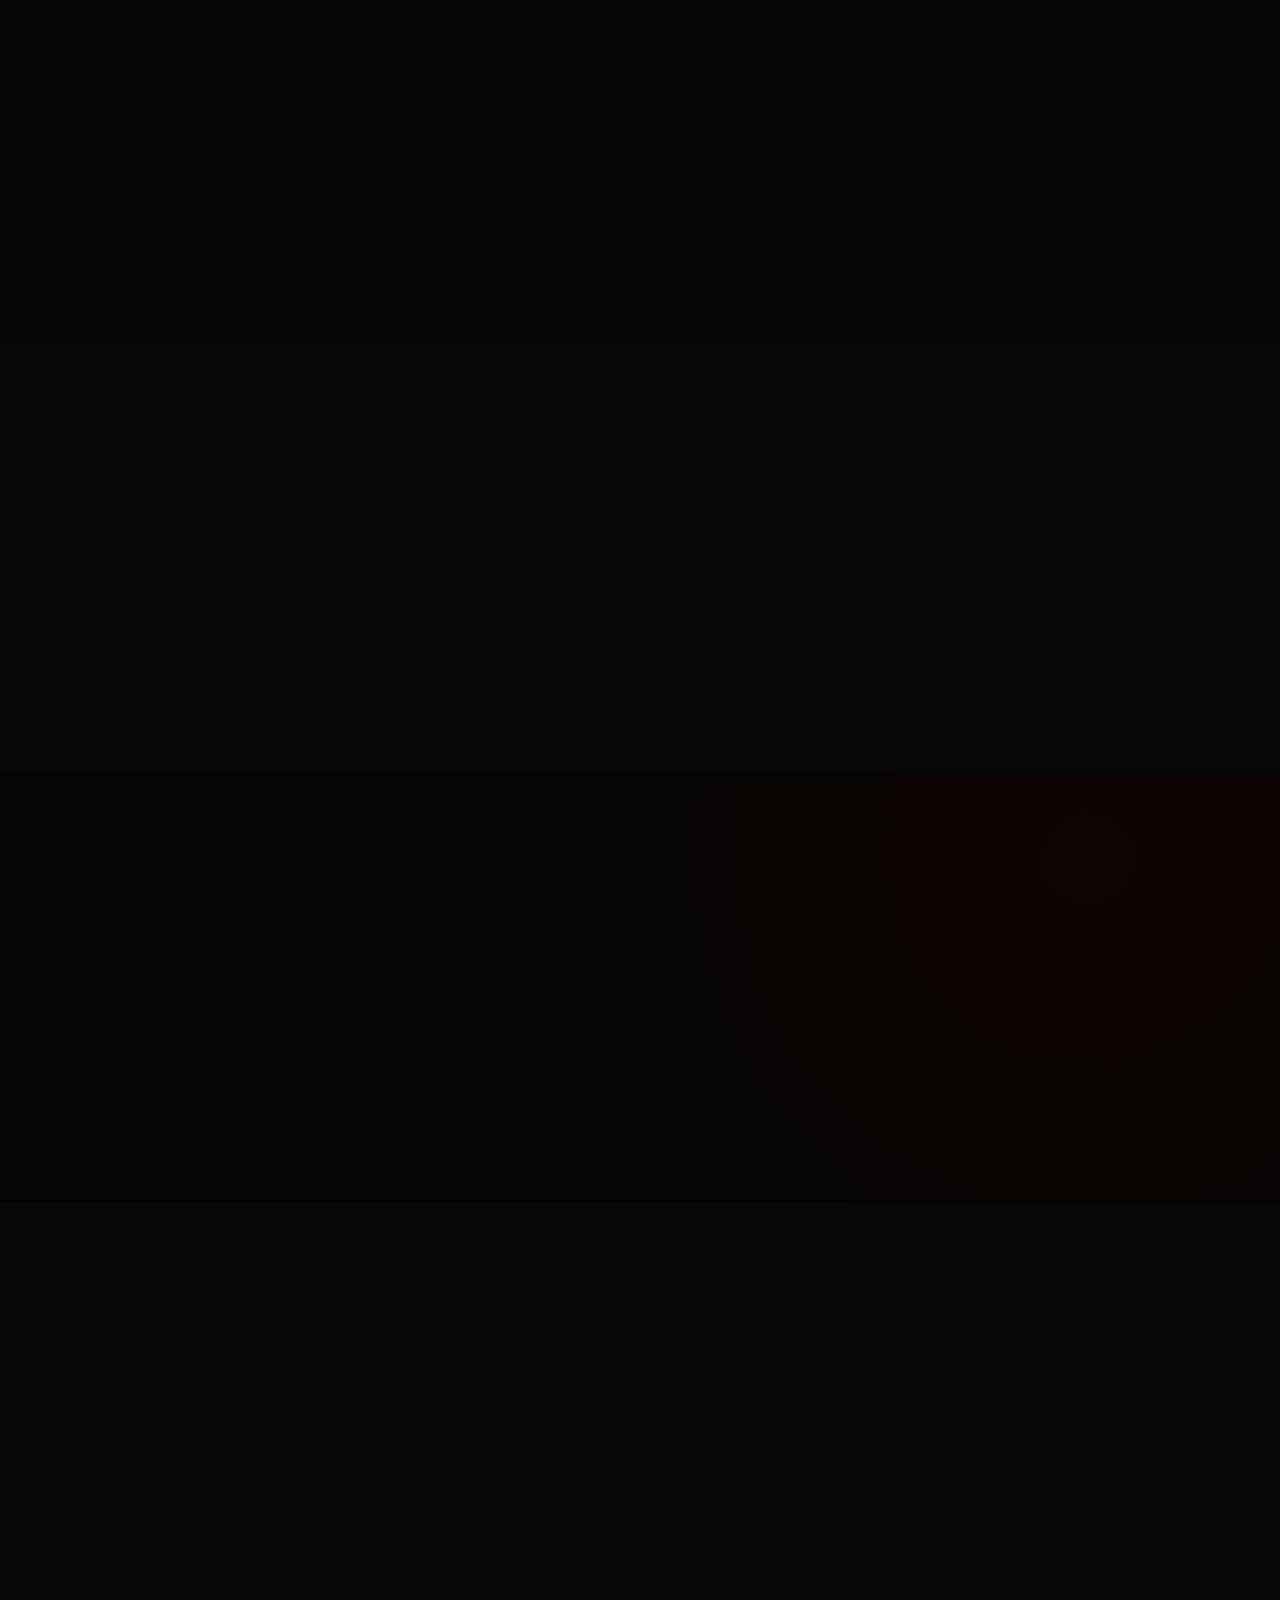
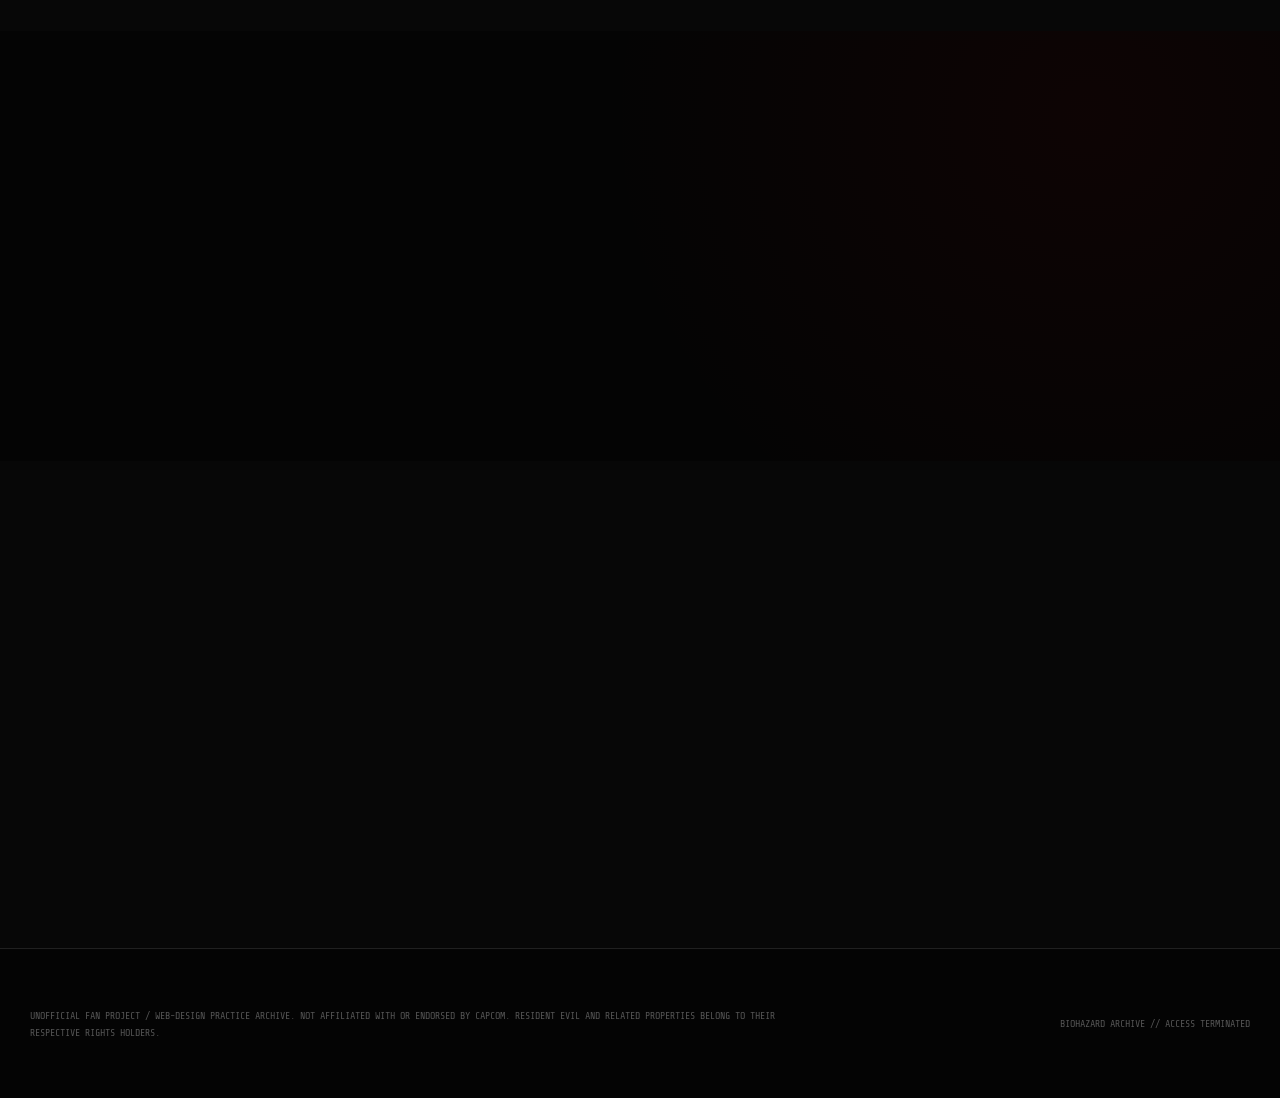
==== commit dc6ab3e7: "feat: expand biohazard archive experience" ====
--- a/index.html
+++ b/index.html
@@ -3,231 +3,134 @@
 <head>
   <meta charset="utf-8" />
   <meta name="viewport" content="width=device-width, initial-scale=1" />
-  <meta name="theme-color" content="#080808" />
-  <meta name="description" content="Unofficial Resident Evil fan archive and web-design practice project." />
+  <meta name="theme-color" content="#050505" />
+  <meta name="description" content="Unofficial Resident Evil franchise fan archive and immersive web-design practice project." />
   <title>Resident Evil // Biohazard Archive</title>
   <link rel="preconnect" href="https://fonts.googleapis.com">
   <link rel="preconnect" href="https://fonts.gstatic.com" crossorigin>
-  <link href="https://fonts.googleapis.com/css2?family=Barlow+Condensed:wght@400;500;600;700;800&family=Inter:wght@300;400;500;600&display=swap" rel="stylesheet">
-  <style>
-    :root {
-      --bg:#050505;
-      --panel:#0b0b0b;
-      --panel-2:#111;
-      --text:#e9e9e9;
-      --muted:#8b8b8b;
-      --line:rgba(255,255,255,.1);
-      --red:#cf0b16;
-      --red-dark:#5c0308;
-      --green:#9cbc55;
-      --max:1180px;
-    }
-    *{box-sizing:border-box}
-    html{scroll-behavior:smooth}
-    body{margin:0;background:radial-gradient(circle at 82% 12%,rgba(130,0,0,.15),transparent 30rem),var(--bg);color:var(--text);font-family:Inter,system-ui,sans-serif;overflow-x:hidden}
-    body::before{content:"";position:fixed;inset:0;pointer-events:none;z-index:999;background:repeating-linear-gradient(0deg,transparent 0 2px,rgba(255,255,255,.018) 3px);mix-blend-mode:screen;opacity:.6}
-    ::selection{background:var(--red);color:white}
-    a{color:inherit;text-decoration:none}
-    button,input{font:inherit}
-    .noise{position:fixed;inset:0;pointer-events:none;z-index:998;opacity:.035;background-image:url("data:image/svg+xml,%3Csvg viewBox='0 0 180 180' xmlns='http://www.w3.org/2000/svg'%3E%3Cfilter id='n'%3E%3CfeTurbulence type='fractalNoise' baseFrequency='.9' numOctaves='4' stitchTiles='stitch'/%3E%3C/filter%3E%3Crect width='100%25' height='100%25' filter='url(%23n)' opacity='.9'/%3E%3C/svg%3E")}
-    .container{width:min(var(--max),calc(100% - 40px));margin:auto}
-    .nav{position:fixed;inset:0 0 auto;height:72px;z-index:100;border-bottom:1px solid var(--line);background:rgba(5,5,5,.72);backdrop-filter:blur(16px)}
-    .nav-inner{height:100%;display:flex;align-items:center;justify-content:space-between;gap:26px}
-    .brand{display:flex;align-items:center;gap:11px;font:700 22px/1 "Barlow Condensed",sans-serif;letter-spacing:.06em;text-transform:uppercase}
-    .mark{width:26px;height:26px;border:1px solid rgba(255,255,255,.35);transform:rotate(45deg);background:linear-gradient(90deg,var(--red) 50%,#eee 50%);box-shadow:0 0 22px rgba(207,11,22,.22)}
-    .brand small{color:#646464;font-size:10px;font-weight:600;margin-left:4px}
-    .links{display:flex;gap:24px;color:#999;font:600 13px/1 "Barlow Condensed",sans-serif;letter-spacing:.08em;text-transform:uppercase}
-    .links a{transition:.25s}.links a:hover{color:white}
-    .status{display:flex;align-items:center;gap:8px;color:#777;font-size:10px;letter-spacing:.12em;text-transform:uppercase}
-    .dot{width:7px;height:7px;border-radius:50%;background:var(--red);box-shadow:0 0 14px var(--red);animation:pulse 1.6s infinite}
-    .menu{display:none;border:1px solid var(--line);background:#0b0b0b;color:white;padding:9px 11px;text-transform:uppercase;font:700 12px "Barlow Condensed";letter-spacing:.1em}
-    @keyframes pulse{50%{opacity:.25}}
-
-    .hero{min-height:100vh;position:relative;display:grid;align-items:center;padding-top:72px;overflow:hidden}
-    .grid{position:absolute;inset:0;opacity:.18;background-image:linear-gradient(rgba(255,255,255,.045) 1px,transparent 1px),linear-gradient(90deg,rgba(255,255,255,.045) 1px,transparent 1px);background-size:58px 58px;mask-image:linear-gradient(to bottom,#000,transparent 90%)}
-    .glow{position:absolute;width:760px;height:760px;right:-180px;top:-100px;background:radial-gradient(circle,rgba(160,0,0,.24),transparent 66%);animation:breathe 8s ease-in-out infinite}
-    @keyframes breathe{50%{transform:scale(1.14);opacity:.65}}
-    .hero-content{position:relative;z-index:3;max-width:870px}
-    .classification,.eyebrow{color:var(--red);font:700 12px/1 "Barlow Condensed",sans-serif;letter-spacing:.22em;text-transform:uppercase}
-    .hero h1{margin:20px 0 0;font:800 clamp(78px,13vw,170px)/.72 "Barlow Condensed",sans-serif;letter-spacing:-.055em;text-transform:uppercase}
-    .hero h1 span{display:block;color:transparent;-webkit-text-stroke:1px rgba(255,255,255,.27)}
-    .hero-copy{max-width:610px;margin:34px 0;color:#a0a0a0;font-size:15px;line-height:1.85}
-    .actions{display:flex;gap:12px;flex-wrap:wrap}
-    .btn{border:1px solid rgba(255,255,255,.14);padding:14px 21px;background:rgba(255,255,255,.025);color:white;font:700 13px "Barlow Condensed",sans-serif;letter-spacing:.1em;text-transform:uppercase;cursor:pointer;transition:.25s}.btn:hover{transform:translateY(-3px);border-color:var(--red)}.btn.primary{background:var(--red);border-color:var(--red)}
-    .hero-stats{position:absolute;right:5%;bottom:7%;z-index:4;display:grid;grid-template-columns:repeat(2,135px);gap:1px;background:var(--line);border:1px solid var(--line)}
-    .stat{background:#080808;padding:16px}.stat strong{display:block;font:700 26px "Barlow Condensed"}.stat small{color:#616161;font-size:9px;letter-spacing:.1em;text-transform:uppercase}
-    .scroll-cue{position:absolute;left:calc(50% - 18px);bottom:24px;width:36px;height:54px;border:1px solid rgba(255,255,255,.15);border-radius:22px;display:grid;place-items:start center;padding-top:10px;opacity:.65}.scroll-cue::after{content:"";width:3px;height:9px;border-radius:3px;background:var(--red);animation:scroll 1.8s infinite}@keyframes scroll{70%{transform:translateY(20px);opacity:0}}
-
-    section{padding:118px 0;position:relative}
-    .section-head{display:flex;justify-content:space-between;align-items:flex-end;gap:30px;margin-bottom:45px}
-    .title{margin:8px 0 0;font:800 clamp(44px,7vw,78px)/.88 "Barlow Condensed",sans-serif;letter-spacing:-.03em;text-transform:uppercase}
-    .copy{max-width:430px;color:#777;font-size:13px;line-height:1.75}
-    .terminal{margin-bottom:28px;padding:22px;border:1px solid var(--line);background:linear-gradient(130deg,rgba(207,11,22,.05),transparent),rgba(255,255,255,.015)}
-    .terminal-label{margin-bottom:10px;color:#686868;font:11px monospace}
-    .search{width:100%;padding:14px 15px;border:1px solid #292929;background:#070707;color:white;outline:none}.search:focus{border-color:var(--red)}
-
-    .games{display:grid;grid-template-columns:repeat(4,1fr);gap:12px}
-    .card{position:relative;overflow:hidden;border:1px solid var(--line);background:#0b0b0b;transition:.35s}
-    .game{min-height:350px;cursor:pointer;transform-style:preserve-3d}.game:hover{border-color:rgba(207,11,22,.65);box-shadow:0 25px 70px rgba(0,0,0,.5)}
-    .game-bg{position:absolute;inset:0;background:radial-gradient(circle at var(--x,50%) 28%,var(--accent,rgba(150,0,0,.5)),transparent 54%),linear-gradient(150deg,#1a1a1a,#030303);transition:.55s}.game:hover .game-bg{transform:scale(1.08)}
-    .num{position:absolute;right:12px;top:6px;font:800 108px/.9 "Barlow Condensed";opacity:.05}
-    .game-body{position:relative;z-index:2;min-height:350px;padding:22px;display:flex;flex-direction:column;justify-content:flex-end}.meta{color:var(--red);font:11px monospace;margin-bottom:8px}.game h3,.dossier h3,.pathogen h3,.faction h3,.location h3{margin:0;text-transform:uppercase;font:700 29px/.98 "Barlow Condensed"}.game p,.dossier p,.pathogen p,.faction p{margin:10px 0 0;color:#777;font-size:12px;line-height:1.65}
-
-    .characters{display:grid;grid-template-columns:repeat(3,1fr);gap:13px}.dossier{min-height:265px;padding:29px;background:radial-gradient(circle at 90% 0,rgba(160,0,0,.15),transparent 170px),#090909}.dossier::before{content:"";position:absolute;left:0;top:0;width:0;height:2px;background:var(--red);transition:.35s}.dossier:hover::before{width:100%}.dossier:hover{transform:translateY(-5px);background-color:#101010}.file{color:#555;font:10px monospace;margin-bottom:48px}.role{margin-top:6px;color:var(--red);font:10px monospace;text-transform:uppercase;letter-spacing:.04em}
-
-    .timeline{position:relative}.timeline::before{content:"";position:absolute;left:132px;top:0;bottom:0;width:1px;background:#292929}.event{display:grid;grid-template-columns:100px 1fr;gap:60px;margin:0 0 48px}.year{text-align:right;color:#757575;font:600 26px "Barlow Condensed"}.event-body{padding-left:24px;border-left:2px solid var(--red);max-width:780px}.event-body h3{margin:0 0 7px;text-transform:uppercase;font:700 27px "Barlow Condensed"}.event-body p{margin:0;color:#777;font-size:13px;line-height:1.75}
-
-    .pathogens{display:grid;grid-template-columns:repeat(2,1fr);gap:12px}.pathogen{min-height:300px;padding:29px;background:linear-gradient(120deg,rgba(105,130,55,.08),transparent 60%),#090a08}.specimen{position:absolute;right:-60px;top:-70px;width:230px;height:230px;border:1px solid rgba(156,188,85,.18);border-radius:50%;box-shadow:0 0 60px rgba(156,188,85,.05),inset 0 0 60px rgba(156,188,85,.04)}.specimen::before,.specimen::after{content:"";position:absolute;inset:35px;border-radius:50%;border:1px dotted rgba(156,188,85,.18)}.specimen::after{inset:70px}.pathogen small{color:var(--green);font:10px monospace}.pathogen h3{margin-top:70px;font-size:36px}.pathogen p{max-width:470px}
-
-    .factions{display:grid;grid-template-columns:1.25fr .75fr .75fr;gap:12px}.faction{min-height:250px;padding:28px;background:linear-gradient(140deg,rgba(150,0,0,.08),transparent),#0a0a0a}.faction:first-child{grid-row:span 2;min-height:512px}.faction .stamp{width:74px;height:74px;border:1px solid rgba(255,255,255,.1);display:grid;place-items:center;margin-bottom:70px;transform:rotate(-6deg);color:#6b6b6b;font:800 17px "Barlow Condensed";letter-spacing:.05em}.faction:first-child .stamp{margin-bottom:225px}.faction p{max-width:480px}
-
-    .locations{display:grid;grid-template-columns:1.4fr .8fr .8fr;grid-auto-rows:260px;gap:10px}.location{display:flex;align-items:flex-end;padding:25px;background:radial-gradient(circle at 68% 28%,rgba(160,0,0,.14),transparent 40%),linear-gradient(145deg,#171717,#050505)}.location:first-child{grid-row:span 2}.location::after{content:"";position:absolute;inset:0;background:repeating-linear-gradient(90deg,transparent 0 39px,rgba(255,255,255,.017) 40px)}.location-info{position:relative;z-index:2}.location small{color:#707070;font:10px monospace}.location h3{margin-top:6px;font-size:30px}
-
-    .reveal{opacity:0;transform:translateY(34px);transition:opacity .75s ease,transform .75s ease}.reveal.show{opacity:1;transform:none}
-    body.scanner{filter:sepia(.22) hue-rotate(38deg) saturate(.9)}body.scanner .noise{opacity:.08}
-    .mobile-panel{display:none;position:fixed;top:72px;left:0;right:0;z-index:90;background:rgba(5,5,5,.96);border-bottom:1px solid var(--line);padding:16px 20px}.mobile-panel.open{display:grid;gap:10px}.mobile-panel a{padding:12px;border:1px solid var(--line);font:700 14px "Barlow Condensed";letter-spacing:.08em;text-transform:uppercase}
-
-    footer{padding:58px 0;border-top:1px solid var(--line);color:#555;font-size:11px;line-height:1.7}.footer-inner{display:flex;justify-content:space-between;gap:30px;align-items:center}.warning{font-family:monospace;text-transform:uppercase;max-width:650px}
-    @media (max-width:980px){.links,.status{display:none}.menu{display:block}.hero-stats{display:none}.games{grid-template-columns:repeat(2,1fr)}.characters{grid-template-columns:repeat(2,1fr)}.factions{grid-template-columns:1fr 1fr}.faction:first-child{grid-row:auto;min-height:300px}.faction:first-child .stamp,.faction .stamp{margin-bottom:80px}.locations{grid-template-columns:1fr 1fr}.location:first-child{grid-row:auto}}
-    @media (max-width:650px){.container{width:min(var(--max),calc(100% - 28px))}.hero h1{font-size:82px}.hero-copy{font-size:14px}.section-head{display:block}.copy{margin-top:18px}section{padding:82px 0}.games,.characters,.pathogens,.factions,.locations{grid-template-columns:1fr}.game,.game-body{min-height:285px}.timeline::before{display:none}.event{grid-template-columns:1fr;gap:8px}.year{text-align:left;color:var(--red)}.footer-inner{flex-direction:column;align-items:flex-start}.scroll-cue{display:none}}
-    @media (prefers-reduced-motion:reduce){html{scroll-behavior:auto}*,*::before,*::after{animation-duration:.01ms!important;animation-iteration-count:1!important;transition-duration:.01ms!important}}
-  </style>
+  <link href="https://fonts.googleapis.com/css2?family=Barlow+Condensed:wght@400;500;600;700;800&family=Inter:wght@300;400;500;600&family=Share+Tech+Mono&display=swap" rel="stylesheet">
+  <link rel="stylesheet" href="styles.css" />
 </head>
 <body>
-  <div class="noise"></div>
-  <nav class="nav" aria-label="Primary">
+  <div class="noise" aria-hidden="true"></div>
+  <div class="scanline" aria-hidden="true"></div>
+
+  <nav class="nav" aria-label="Primary navigation">
     <div class="container nav-inner">
       <a class="brand" href="#top" aria-label="Biohazard Archive home"><span class="mark" aria-hidden="true"></span><span>Biohazard <small>Archive</small></span></a>
-      <div class="links"><a href="#games">Games</a><a href="#characters">Operatives</a><a href="#timeline">Timeline</a><a href="#pathogens">Pathogens</a><a href="#factions">Factions</a><a href="#locations">Locations</a></div>
-      <div class="status"><span class="dot"></span>Archive online</div>
-      <button class="menu" id="menuBtn" aria-expanded="false" aria-controls="mobilePanel">Menu</button>
+      <div class="links">
+        <a href="#games">Games</a><a href="#characters">Operatives</a><a href="#bows">B.O.W.s</a><a href="#raccoon-map">Map</a><a href="#timeline">Timeline</a><a href="#media">Media</a>
+      </div>
+      <div class="nav-actions"><div class="status"><span class="dot"></span>Archive online</div><button class="menu" id="menuBtn" aria-expanded="false" aria-controls="mobilePanel">Menu</button></div>
     </div>
   </nav>
-  <div class="mobile-panel" id="mobilePanel"><a href="#games">Games</a><a href="#characters">Operatives</a><a href="#timeline">Timeline</a><a href="#pathogens">Pathogens</a><a href="#factions">Factions</a><a href="#locations">Locations</a></div>
+  <div class="mobile-panel" id="mobilePanel">
+    <a href="#games">Games</a><a href="#characters">Operatives</a><a href="#bows">B.O.W.s</a><a href="#raccoon-map">Map</a><a href="#timeline">Timeline</a><a href="#pathogens">Pathogens</a><a href="#media">Media</a>
+  </div>
 
   <header class="hero" id="top">
-    <div class="grid"></div><div class="glow"></div>
-    <div class="container">
-      <div class="hero-content">
-        <div class="classification">Classified incident database // clearance red</div>
-        <h1>Resident <span>Evil</span></h1>
-        <p class="hero-copy">A cinematic fan archive documenting the outbreaks, survivors, agents, corporations, pathogens and locations that define the Resident Evil universe. Built as an unofficial web-design practice project.</p>
-        <div class="actions"><a class="btn primary" href="#games">Enter database</a><button class="btn" id="scannerBtn">Toggle scanner</button></div>
+    <div class="hero-photo" aria-hidden="true"></div>
+    <div class="hero-grid" aria-hidden="true"></div>
+    <div class="hero-vignette" aria-hidden="true"></div>
+    <div class="container hero-layout">
+      <div class="hero-copy-block">
+        <div class="classification">Umbrella incident archive // clearance red</div>
+        <h1><span class="solid">Resident</span><span class="outline">Evil</span></h1>
+        <p class="hero-copy">Trace the outbreaks, survivors, B.O.W.s, corporations, pathogens and locations that shaped survival horror. This unofficial fan archive is built as a cinematic portfolio experiment.</p>
+        <div class="hero-actions"><a class="btn primary" href="#games">Enter database</a><a class="btn" href="dossier.html?id=leon">Open Leon file</a><button class="btn ghost" id="scannerBtn">Toggle scanner</button></div>
+        <div class="hero-telemetry"><span>NODE: RC-1998</span><span>STATUS: COMPROMISED</span><span>SIGNAL: 82%</span></div>
       </div>
-      <div class="hero-stats"><div class="stat"><strong>1998</strong><small>Raccoon incident</small></div><div class="stat"><strong>S.T.A.R.S.</strong><small>Special unit</small></div><div class="stat"><strong>10+</strong><small>Major files</small></div><div class="stat"><strong>RE</strong><small>Archive series</small></div></div>
+      <aside class="hero-console" aria-label="Archive summary">
+        <div class="console-head"><span>LIVE INCIDENT FEED</span><span class="blink">REC</span></div>
+        <div class="console-image"><span class="camera-label">CAM 03 // R.P.D. EXTERIOR</span></div>
+        <div class="console-grid"><div><strong>1998</strong><small>Raccoon Incident</small></div><div><strong>12</strong><small>Game Files</small></div><div><strong>09</strong><small>Personnel Files</small></div><div><strong>09</strong><small>B.O.W. Entries</small></div></div>
+      </aside>
     </div>
-    <a class="scroll-cue" href="#games" aria-label="Scroll to archive"></a>
+    <a class="scroll-cue" href="#games" aria-label="Scroll to the incident database"></a>
   </header>
 
   <main>
-    <section id="games"><div class="container">
-      <div class="section-head reveal"><div><div class="eyebrow">Archive 01</div><h2 class="title">Incident<br>Database</h2></div><p class="copy">Browse major games and incidents, then filter the archive by title, character, year, location, faction or pathogen.</p></div>
-      <div class="terminal reveal"><div class="terminal-label">BIOHAZARD_DATABASE://SEARCH_RECORDS</div><input class="search" id="archiveSearch" type="search" placeholder="Search Resident Evil 4, Leon, Raccoon City, T-Virus..." aria-label="Search archive"></div>
-      <div class="games" id="gameGrid"></div>
-    </div></section>
+    <section id="games" class="section-shell">
+      <div class="container">
+        <div class="section-head reveal"><div><div class="eyebrow">Archive 01</div><h2 class="section-title">Incident<br>Database</h2></div><p class="section-copy">Filter the mainline archive by game, character, year, location, faction or pathogen. Every record reacts like a classified terminal entry rather than a standard card grid.</p></div>
+        <div class="terminal reveal"><div class="terminal-top"><span>BIOHAZARD_DATABASE://SEARCH_RECORDS</span><span id="resultCount">12 RECORDS</span></div><input class="search" id="archiveSearch" type="search" placeholder="Search Leon, Raccoon City, Las Plagas, 1998..." aria-label="Search Resident Evil archive"></div>
+        <div class="games" id="gameGrid"></div>
+      </div>
+    </section>
 
-    <section id="characters"><div class="container">
-      <div class="section-head reveal"><div><div class="eyebrow">Archive 02</div><h2 class="title">Personnel<br>Files</h2></div><p class="copy">Survivors, operatives, agents and antagonists connected to the franchise's most dangerous biological incidents.</p></div>
-      <div class="characters" id="characterGrid"></div>
-    </div></section>
+    <section id="characters" class="section-shell dark-panel">
+      <div class="container">
+        <div class="section-head reveal"><div><div class="eyebrow">Archive 02</div><h2 class="section-title">Personnel<br>Dossiers</h2></div><p class="section-copy">Open dedicated files for the franchise’s survivors, operatives and antagonists. Some use Capcom-hosted community screenshots; others fall back to a stylized redacted profile treatment.</p></div>
+        <div class="character-strip" id="characterGrid"></div>
+      </div>
+    </section>
 
-    <section id="timeline"><div class="container">
-      <div class="section-head reveal"><div><div class="eyebrow">Archive 03</div><h2 class="title">Outbreak<br>Timeline</h2></div><p class="copy">A simplified chronology tracing the rise of Umbrella, the fall of Raccoon City and the expansion of bioterror threats.</p></div>
-      <div class="timeline" id="timelineGrid"></div>
-    </div></section>
+    <section id="bows" class="section-shell">
+      <div class="container">
+        <div class="section-head reveal"><div><div class="eyebrow">Archive 03</div><h2 class="section-title">B.O.W.<br>Containment</h2></div><p class="section-copy">A threat-indexed database of Bio Organic Weapons and infected forms, from early Tyrant research to Mold-based organisms.</p></div>
+        <div class="bow-controls reveal" role="group" aria-label="Filter B.O.W. database">
+          <button class="chip active" data-bow-filter="all">All threats</button><button class="chip" data-bow-filter="Critical">Critical</button><button class="chip" data-bow-filter="Severe">Severe</button><button class="chip" data-bow-filter="High">High</button>
+        </div>
+        <div class="bow-grid" id="bowGrid"></div>
+      </div>
+    </section>
 
-    <section id="pathogens"><div class="container">
-      <div class="section-head reveal"><div><div class="eyebrow">Archive 04</div><h2 class="title">Biological<br>Threats</h2></div><p class="copy">Experimental viruses, parasites and fungal organisms responsible for many of the series' mutations and B.O.W. programs.</p></div>
-      <div class="pathogens" id="pathogenGrid"></div>
-    </div></section>
+    <section id="raccoon-map" class="section-shell map-section">
+      <div class="container">
+        <div class="section-head reveal"><div><div class="eyebrow">Archive 04</div><h2 class="section-title">Raccoon City<br>Threat Map</h2></div><p class="section-copy">Select a hotspot to inspect key outbreak zones. This is a stylized incident board, not a reproduction of an in-game map.</p></div>
+        <div class="map-layout reveal">
+          <div class="map-board" id="mapBoard" aria-label="Interactive Raccoon City incident map">
+            <div class="map-photo" aria-hidden="true"></div>
+            <div class="map-grid" aria-hidden="true"></div>
+            <div class="map-sweep" aria-hidden="true"></div>
+            <div id="mapHotspots"></div>
+            <div class="map-coordinates"><span>N 35° 12' 08&quot;</span><span>W 106° 39' 04&quot;</span></div>
+          </div>
+          <aside class="map-readout" id="mapReadout" aria-live="polite"><div class="readout-code">RC // SELECTED NODE</div><h3>Raccoon Police Department</h3><div class="risk-line"><span>RISK</span><strong>SEVERE</strong></div><p>A key refuge and battleground during the September 1998 outbreak.</p><div class="readout-bars"><span></span><span></span><span></span><span></span><span></span></div></aside>
+        </div>
+      </div>
+    </section>
 
-    <section id="factions"><div class="container">
-      <div class="section-head reveal"><div><div class="eyebrow">Archive 05</div><h2 class="title">Organizations<br>& Factions</h2></div><p class="copy">Corporate research divisions, police units, counter-bioterror groups and covert organizations shaping the conflict.</p></div>
-      <div class="factions" id="factionGrid"></div>
-    </div></section>
+    <section id="timeline" class="section-shell dark-panel">
+      <div class="container">
+        <div class="section-head reveal"><div><div class="eyebrow">Archive 05</div><h2 class="section-title">Outbreak<br>Timeline</h2></div><p class="section-copy">Follow the escalation from Umbrella’s origins through the Raccoon disaster and later global bioterror incidents.</p></div>
+        <div class="timeline" id="timelineGrid"></div>
+      </div>
+    </section>
 
-    <section id="locations"><div class="container">
-      <div class="section-head reveal"><div><div class="eyebrow">Archive 06</div><h2 class="title">Incident<br>Locations</h2></div><p class="copy">Sites connected to outbreaks, laboratories, disappearances and some of the franchise's most memorable survival-horror settings.</p></div>
-      <div class="locations" id="locationGrid"></div>
-    </div></section>
+    <section id="pathogens" class="section-shell">
+      <div class="container">
+        <div class="section-head reveal"><div><div class="eyebrow">Archive 06</div><h2 class="section-title">Pathogen<br>Research</h2></div><p class="section-copy">Virus, parasite and fungal records displayed as rotating laboratory specimens.</p></div>
+        <div class="pathogen-grid" id="pathogenGrid"></div>
+      </div>
+    </section>
+
+    <section id="factions" class="section-shell dark-panel">
+      <div class="container">
+        <div class="section-head reveal"><div><div class="eyebrow">Archive 07</div><h2 class="section-title">Organizations<br>& Factions</h2></div><p class="section-copy">Corporate research divisions, tactical units and counter-bioterror organizations shaping the larger conflict.</p></div>
+        <div class="faction-grid" id="factionGrid"></div>
+      </div>
+    </section>
+
+    <section id="locations" class="section-shell">
+      <div class="container">
+        <div class="section-head reveal"><div><div class="eyebrow">Archive 08</div><h2 class="section-title">Incident<br>Locations</h2></div><p class="section-copy">Locations tied to outbreaks, laboratories, disappearances and some of the series’ most recognizable survival-horror settings.</p></div>
+        <div class="location-grid" id="locationGrid"></div>
+      </div>
+    </section>
+
+    <section id="media" class="section-shell media-section">
+      <div class="container">
+        <div class="section-head reveal"><div><div class="eyebrow">Archive 09</div><h2 class="section-title">Surveillance<br>Gallery</h2></div><p class="section-copy">Capcom-hosted community screenshots used as visual references for this non-commercial practice site. Credits remain attached to each image.</p></div>
+        <div class="media-track" id="mediaGrid"></div>
+        <p class="media-note reveal">Resident Evil, its characters, game imagery and trademarks belong to their respective rights holders. Community screenshot credits are shown from the Capcom Snapshots posts where these images were hosted.</p>
+      </div>
+    </section>
   </main>
 
-  <footer><div class="container footer-inner"><div class="warning">Unofficial fan project / web-design practice archive. Resident Evil and related characters, names and trademarks belong to their respective rights holders. This site is not affiliated with Capcom.</div><div>BIOHAZARD ARCHIVE // ACCESS TERMINATED</div></div></footer>
+  <footer><div class="container footer-inner"><div class="warning">Unofficial fan project / web-design practice archive. Not affiliated with or endorsed by Capcom. Resident Evil and related properties belong to their respective rights holders.</div><div class="footer-code">BIOHAZARD ARCHIVE // ACCESS TERMINATED</div></div></footer>
 
-  <script>
-    const games=[
-      ['00','2002','Resident Evil 0','Rebecca Chambers and Billy Coen uncover an early chapter of the Umbrella conspiracy aboard the Ecliptic Express.','rgba(90,70,40,.48)'],
-      ['01','1996','Resident Evil','S.T.A.R.S. investigates murders near Raccoon City and discovers the horrors hidden inside the Spencer Mansion.','rgba(125,0,0,.55)'],
-      ['02','1998','Resident Evil 2','Leon S. Kennedy and Claire Redfield arrive during the catastrophic Raccoon City outbreak.','rgba(170,10,10,.55)'],
-      ['03','1999','Resident Evil 3','Jill Valentine attempts to escape Raccoon City while being hunted by the relentless Nemesis.','rgba(100,0,0,.58)'],
-      ['CV','2000','Code: Veronica','Claire Redfield\'s search for Chris leads to another Umbrella-linked nightmare far from Raccoon City.','rgba(90,30,30,.52)'],
-      ['04','2005','Resident Evil 4','Leon travels to rural Europe and encounters Los Illuminados and the parasitic Las Plagas.','rgba(120,70,15,.44)'],
-      ['05','2009','Resident Evil 5','Chris Redfield and Sheva Alomar investigate a bioterror incident tied to a familiar enemy.','rgba(120,75,0,.38)'],
-      ['06','2012','Resident Evil 6','Multiple protagonists face a worldwide series of bioterror attacks involving the C-virus.','rgba(95,20,15,.45)'],
-      ['07','2017','Resident Evil 7','Ethan Winters searches for his missing wife inside the isolated Baker estate in Louisiana.','rgba(75,100,30,.36)'],
-      ['08','2021','Resident Evil Village','Ethan\'s story continues in a remote European village ruled by dangerous and mysterious figures.','rgba(80,70,85,.42)']
-    ];
-    const characters=[
-      ['FILE // STARS-001','Jill Valentine','S.T.A.R.S. / B.S.A.A.','Veteran survivor of the Spencer Mansion incident and a central figure in the fight against biological weapons.'],
-      ['FILE // RPD-021','Leon S. Kennedy','R.P.D. / Federal Agent','A rookie officer during the Raccoon City outbreak who later becomes an experienced government operative.'],
-      ['FILE // CIV-019','Claire Redfield','TerraSave','A Raccoon City survivor whose search for Chris draws her into Umbrella\'s experiments and later humanitarian work.'],
-      ['FILE // BSAA-005','Chris Redfield','S.T.A.R.S. / B.S.A.A.','A survivor of the mansion incident and longtime combatant against Umbrella and global bioterrorism.'],
-      ['FILE // UNKNOWN','Ada Wong','Classified Operative','An elusive intelligence operative whose missions repeatedly intersect with Leon and major biohazard incidents.'],
-      ['FILE // UMB-000','Albert Wesker','Umbrella / Classified','Former S.T.A.R.S. captain whose ambitions place him at the center of numerous biological conspiracies.'],
-      ['FILE // CIV-E001','Ethan Winters','Civilian','A civilian pulled into a biological nightmare while searching for his missing wife, Mia.'],
-      ['FILE // UBCS-003','Carlos Oliveira','U.B.C.S.','A mercenary deployed during the Raccoon City disaster who becomes an important ally to Jill Valentine.'],
-      ['FILE // STARS-014','Rebecca Chambers','S.T.A.R.S. Bravo Team','A gifted medic and scientist whose encounter with Umbrella begins before the Spencer Mansion incident.']
-    ];
-    const timeline=[
-      ['1960s','Origins of Umbrella','Research into unusual viral organisms lays the groundwork for the corporation and its later biological-weapons programs.'],
-      ['1998','Arklay Mountains Incident','S.T.A.R.S. investigates murders near Raccoon City and uncovers experiments connected to the Spencer Mansion.'],
-      ['1998','Raccoon City Outbreak','The infection spreads through the city, producing one of the defining biological disasters of the franchise.'],
-      ['2000s','Global Bioterror Era','Biological weapons escape the control of a single corporation and become an international security threat.'],
-      ['2017+','Mold Incidents','Fungal-based organisms introduce a different form of infection, mutation and shared consciousness.']
-    ];
-    const pathogens=[
-      ['SPECIMEN // T','T-Virus','One of Umbrella\'s most infamous viral weapons, associated with mass infection, mutation and numerous B.O.W. projects.'],
-      ['SPECIMEN // G','G-Virus','A highly unstable mutagen capable of producing rapid and extreme biological changes in infected hosts.'],
-      ['SPECIMEN // PLAGA','Las Plagas','Parasitic organisms capable of controlling hosts while preserving many higher cognitive functions.'],
-      ['SPECIMEN // MOLD','Mutamycete','A fungal biological organism central to incidents involving the Baker estate and the Winters family.']
-    ];
-    const factions=[
-      ['UMB','Umbrella Corporation','A pharmaceutical and biotechnology giant whose secret research programs drive many of the earliest disasters.'],
-      ['S.T.','S.T.A.R.S.','Raccoon City\'s Special Tactics and Rescue Service, whose members become some of Umbrella\'s earliest major opponents.'],
-      ['B.S.','B.S.A.A.','An international counter-bioterror organization formed to respond to the worldwide spread of biological weapons.'],
-      ['RPD','R.P.D.','The Raccoon Police Department becomes one of the central battlegrounds during the 1998 citywide outbreak.'],
-      ['TRS','TerraSave','A non-governmental organization focused on assisting victims of bioterrorism and biological disasters.']
-    ];
-    const locations=[
-      ['UNITED STATES // 1998','Raccoon City'],['ARKLAY MOUNTAINS','Spencer Mansion'],['RACCOON CITY','R.P.D.'],['EUROPE','The Village'],['LOUISIANA','Baker Estate']
-    ];
-
-    const gameGrid=document.querySelector('#gameGrid');
-    const characterGrid=document.querySelector('#characterGrid');
-    const timelineGrid=document.querySelector('#timelineGrid');
-    const pathogenGrid=document.querySelector('#pathogenGrid');
-    const factionGrid=document.querySelector('#factionGrid');
-    const locationGrid=document.querySelector('#locationGrid');
-
-    games.forEach((g,i)=>{const el=document.createElement('article');el.className='card game reveal searchable';el.dataset.search=g.join(' ').toLowerCase();el.style.setProperty('--accent',g[4]);el.style.setProperty('--x',`${25+(i%4)*18}%`);el.innerHTML=`<div class="game-bg"></div><div class="num">${g[0]}</div><div class="game-body"><div class="meta">INCIDENT // ${g[1]}</div><h3>${g[2]}</h3><p>${g[3]}</p></div>`;gameGrid.appendChild(el)});
-    characters.forEach(c=>{const el=document.createElement('article');el.className='card dossier reveal searchable';el.dataset.search=c.join(' ').toLowerCase();el.innerHTML=`<div class="file">${c[0]}</div><h3>${c[1]}</h3><div class="role">${c[2]}</div><p>${c[3]}</p>`;characterGrid.appendChild(el)});
-    timeline.forEach(t=>{const el=document.createElement('article');el.className='event reveal searchable';el.dataset.search=t.join(' ').toLowerCase();el.innerHTML=`<div class="year">${t[0]}</div><div class="event-body"><h3>${t[1]}</h3><p>${t[2]}</p></div>`;timelineGrid.appendChild(el)});
-    pathogens.forEach(p=>{const el=document.createElement('article');el.className='card pathogen reveal searchable';el.dataset.search=p.join(' ').toLowerCase();el.innerHTML=`<div class="specimen"></div><small>${p[0]}</small><h3>${p[1]}</h3><p>${p[2]}</p>`;pathogenGrid.appendChild(el)});
-    factions.forEach(f=>{const el=document.createElement('article');el.className='card faction reveal searchable';el.dataset.search=f.join(' ').toLowerCase();el.innerHTML=`<div class="stamp">${f[0]}</div><h3>${f[1]}</h3><p>${f[2]}</p>`;factionGrid.appendChild(el)});
-    locations.forEach(l=>{const el=document.createElement('article');el.className='card location reveal searchable';el.dataset.search=l.join(' ').toLowerCase();el.innerHTML=`<div class="location-info"><small>${l[0]}</small><h3>${l[1]}</h3></div>`;locationGrid.appendChild(el)});
-
-    const observer=new IntersectionObserver(entries=>entries.forEach(e=>{if(e.isIntersecting){e.target.classList.add('show');observer.unobserve(e.target)}}),{threshold:.12});
-    document.querySelectorAll('.reveal').forEach(el=>observer.observe(el));
-
-    document.querySelector('#archiveSearch').addEventListener('input',e=>{const q=e.target.value.toLowerCase().trim();document.querySelectorAll('.searchable').forEach(el=>el.style.display=(el.dataset.search||'').includes(q)?'':'none')});
-    document.querySelector('#scannerBtn').addEventListener('click',e=>{document.body.classList.toggle('scanner');e.currentTarget.textContent=document.body.classList.contains('scanner')?'Disable scanner':'Toggle scanner'});
-    const menuBtn=document.querySelector('#menuBtn'),mobilePanel=document.querySelector('#mobilePanel');
-    menuBtn.addEventListener('click',()=>{const open=mobilePanel.classList.toggle('open');menuBtn.setAttribute('aria-expanded',String(open))});
-    mobilePanel.querySelectorAll('a').forEach(a=>a.addEventListener('click',()=>{mobilePanel.classList.remove('open');menuBtn.setAttribute('aria-expanded','false')}));
-
-    if(matchMedia('(pointer:fine)').matches&&!matchMedia('(prefers-reduced-motion:reduce)').matches){
-      document.addEventListener('mousemove',e=>document.querySelectorAll('.game').forEach(card=>{const r=card.getBoundingClientRect();if(e.clientX>=r.left&&e.clientX<=r.right&&e.clientY>=r.top&&e.clientY<=r.bottom){const x=(e.clientX-r.left)/r.width-.5,y=(e.clientY-r.top)/r.height-.5;card.style.transform=`perspective(900px) rotateX(${-y*4}deg) rotateY(${x*5}deg) translateY(-6px)`}else card.style.transform=''}));
-    }
-  </script>
+  <script src="data.js"></script>
+  <script src="app.js"></script>
 </body>
-</html>
+</html>
--- a/styles.css
+++ b/styles.css
@@ -0,0 +1,3 @@
+@import url('styles-base.css');
+@import url('styles-modules.css');
+@import url('styles-adaptive.css');
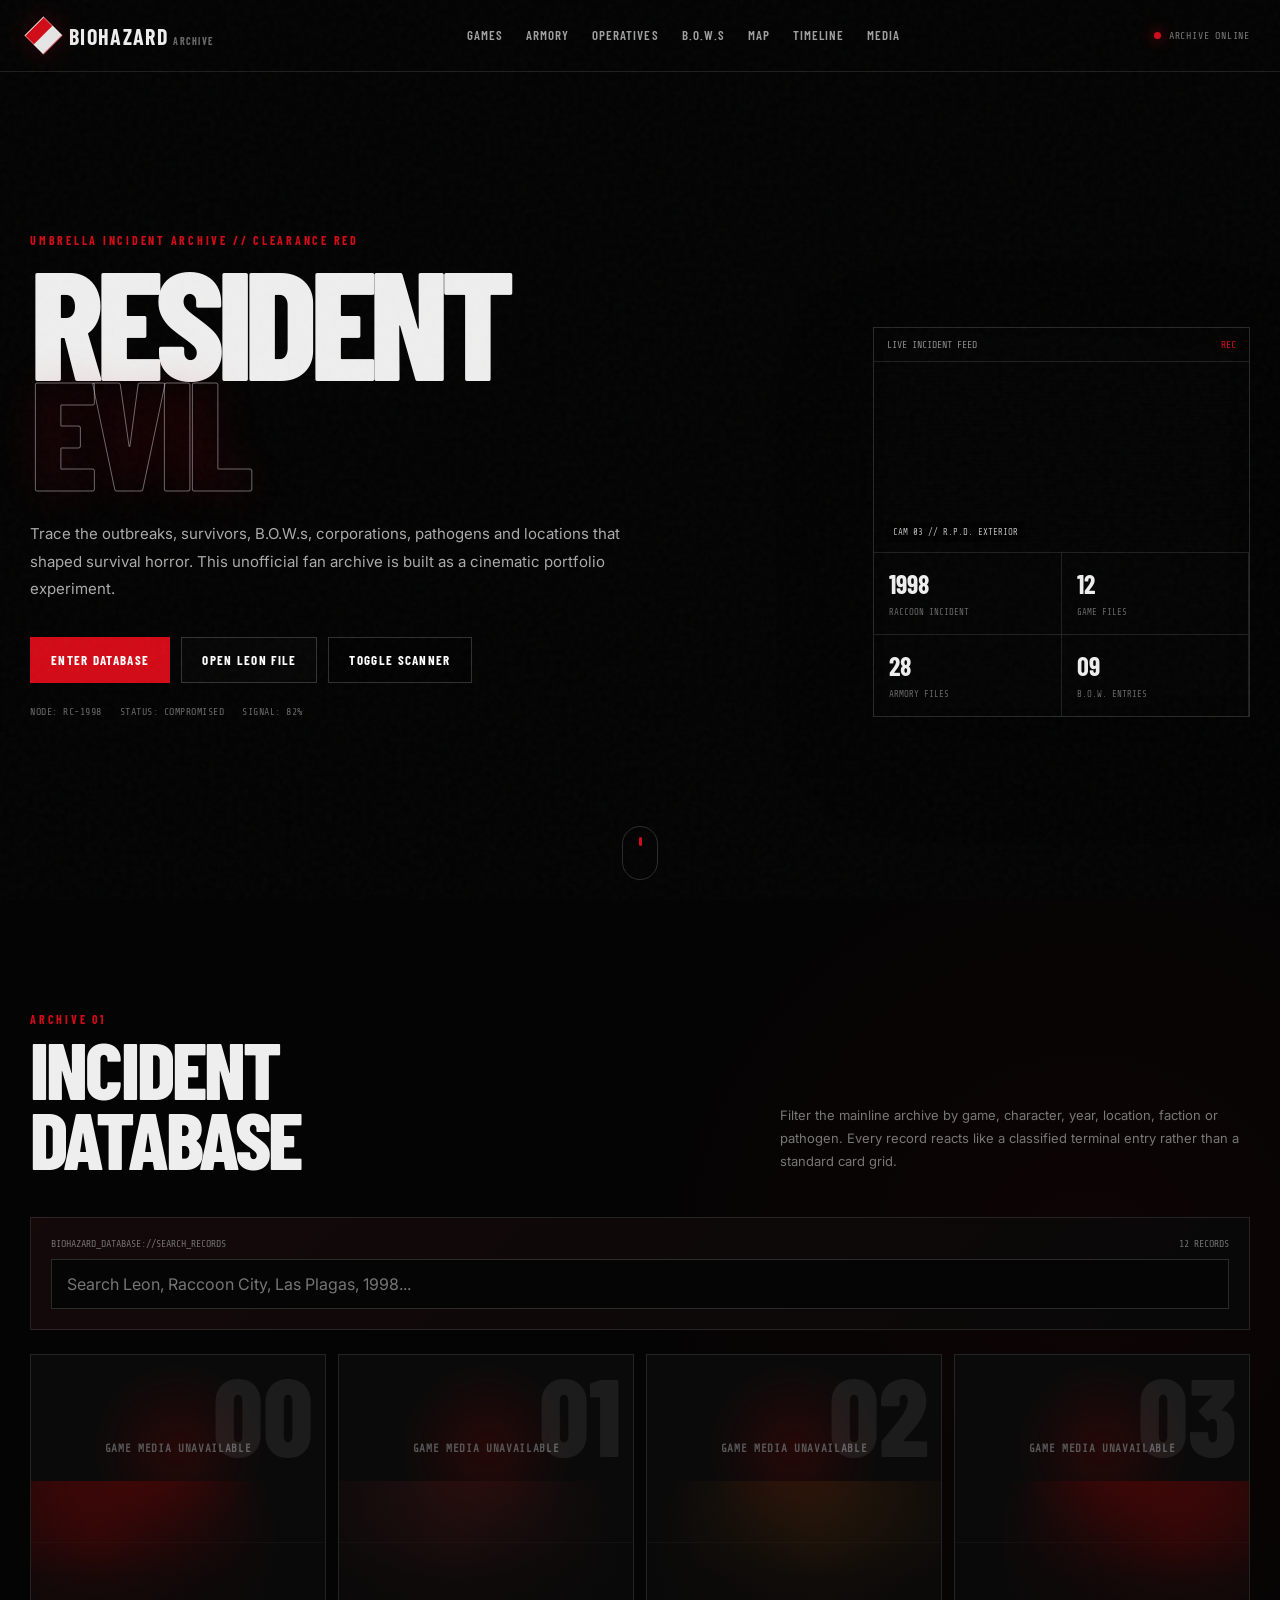
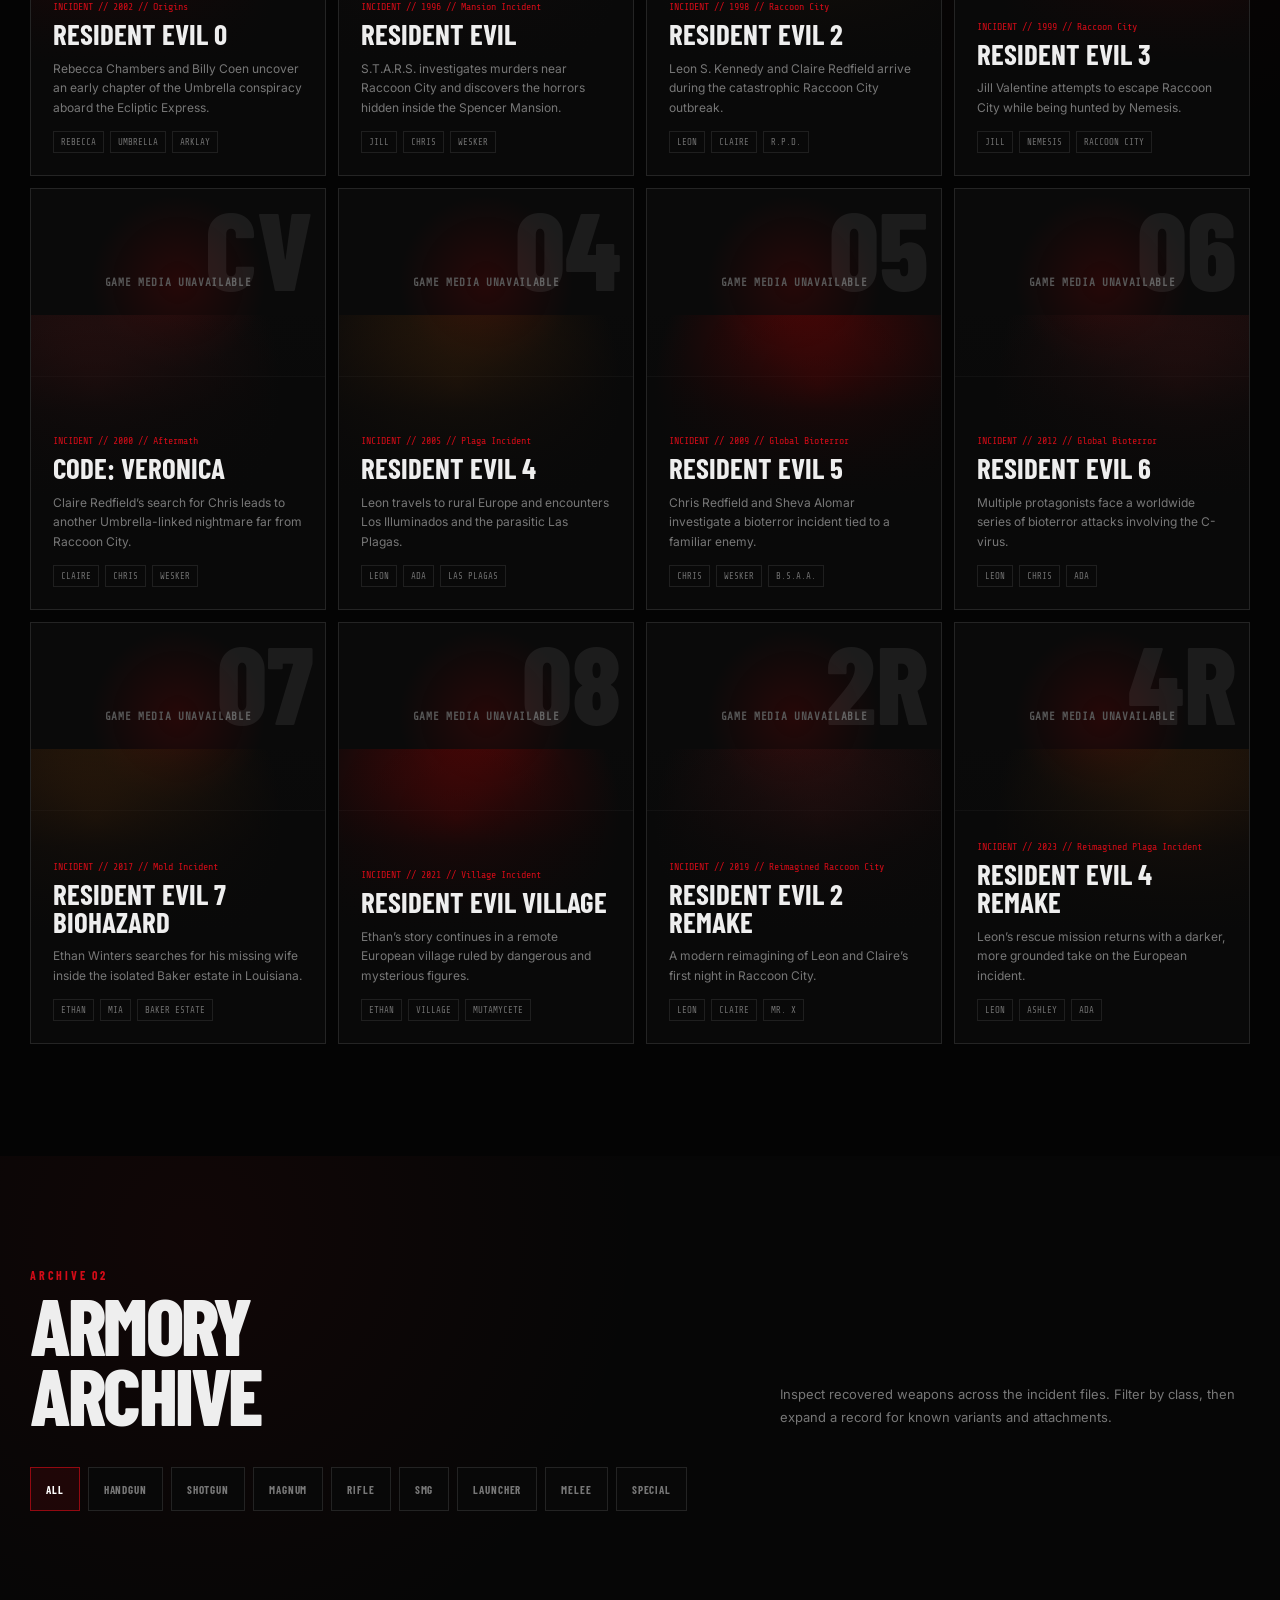
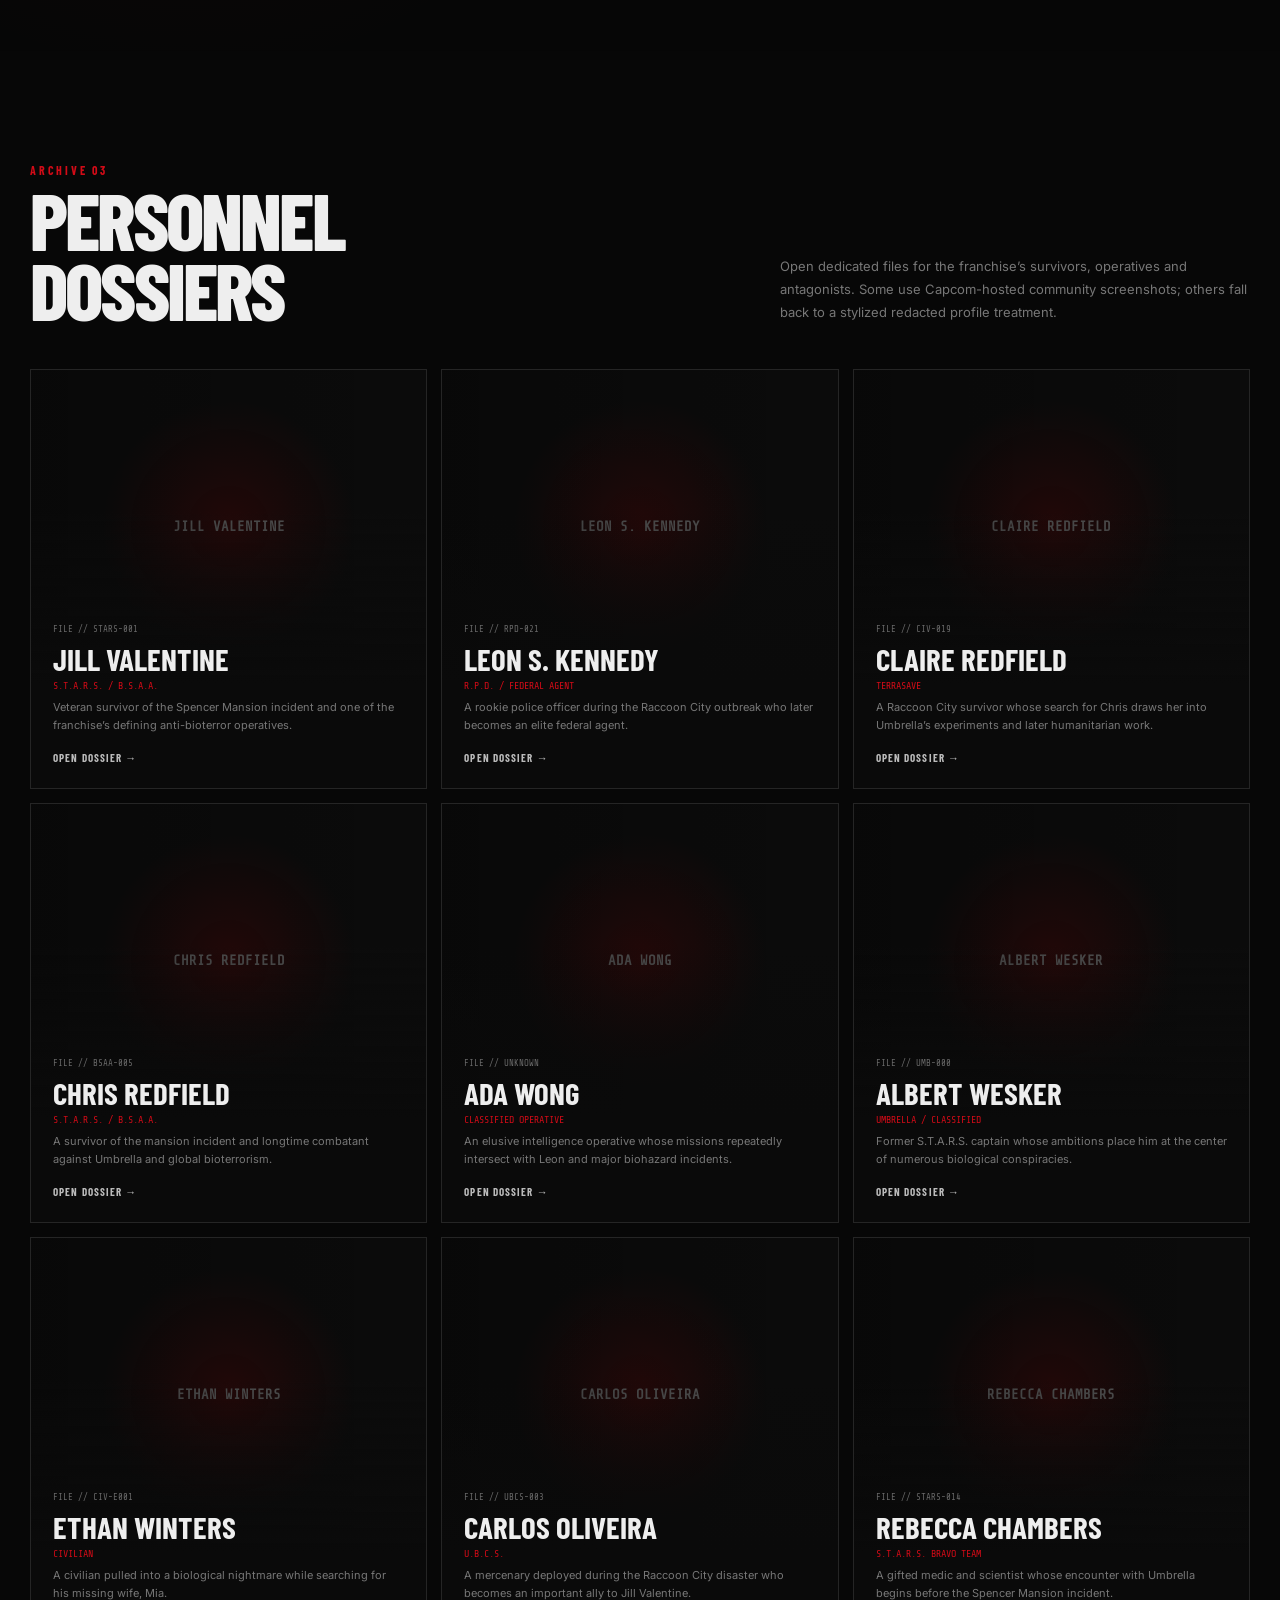
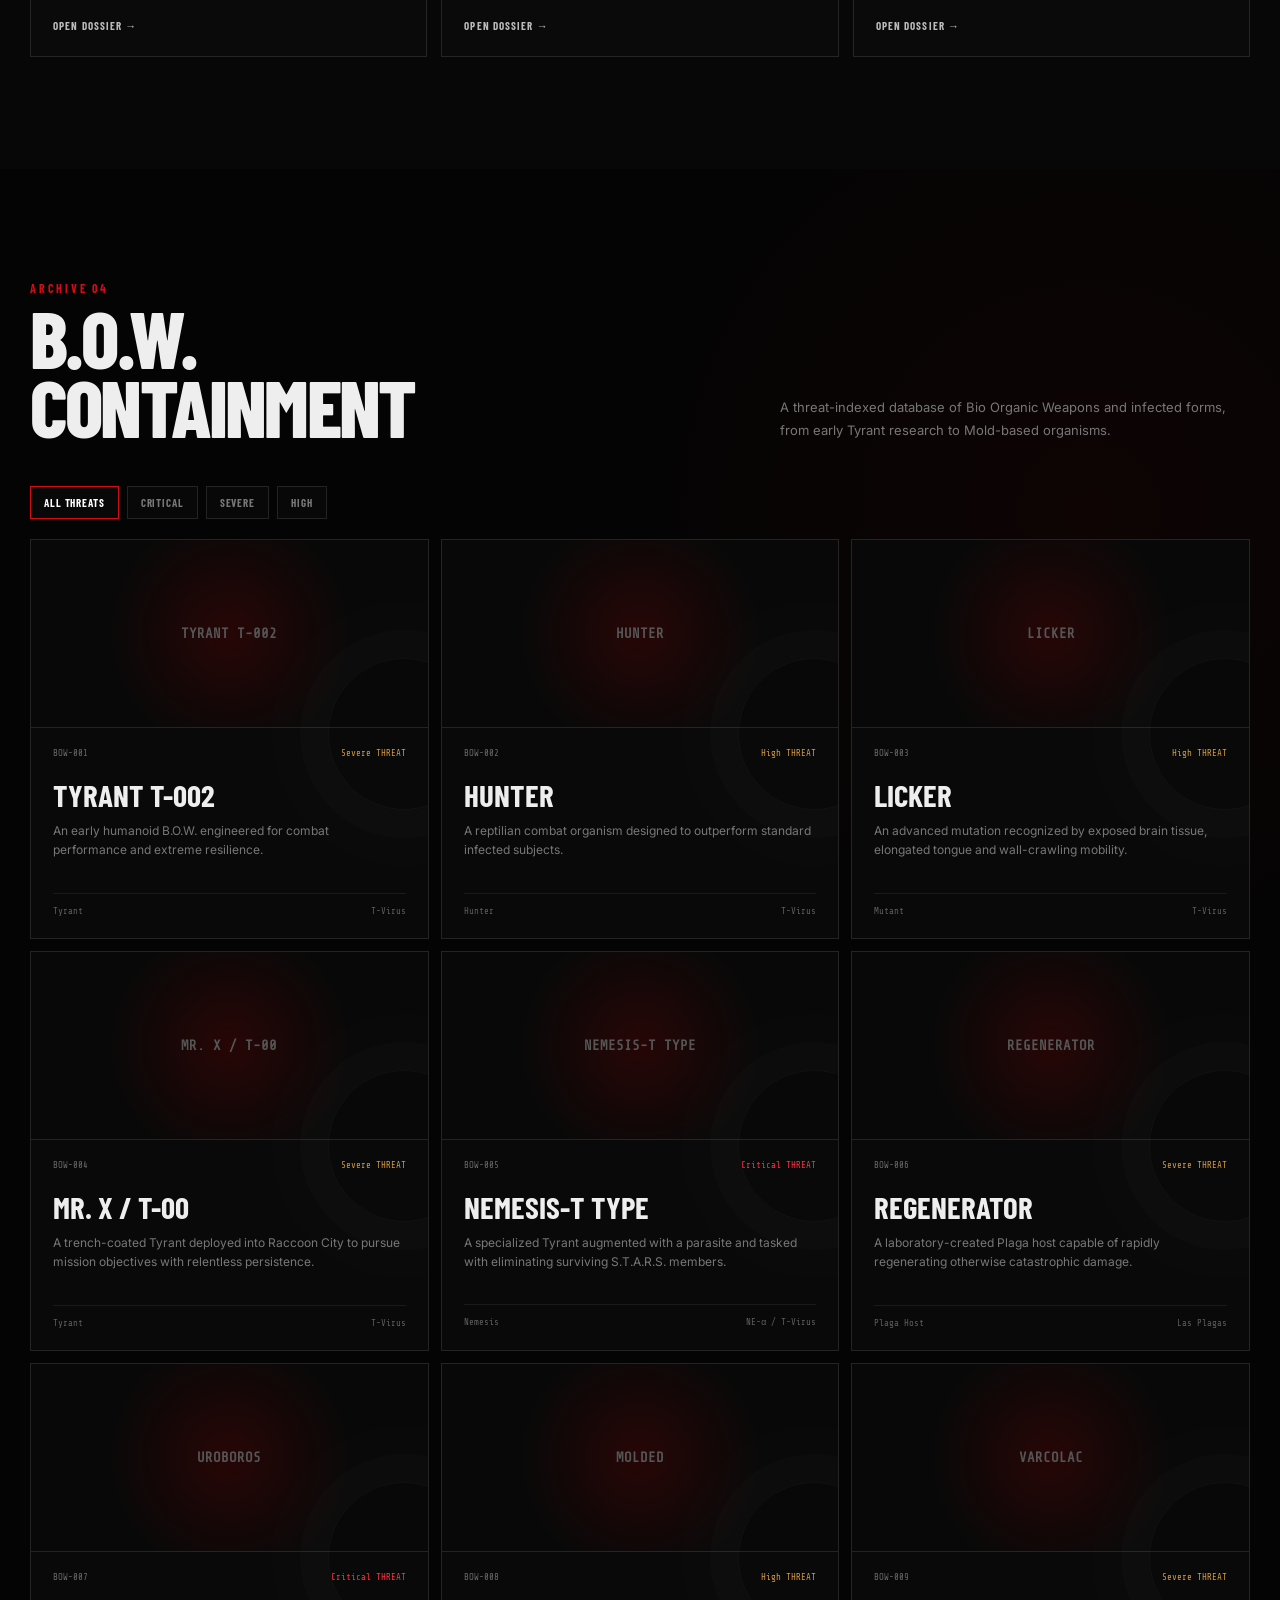
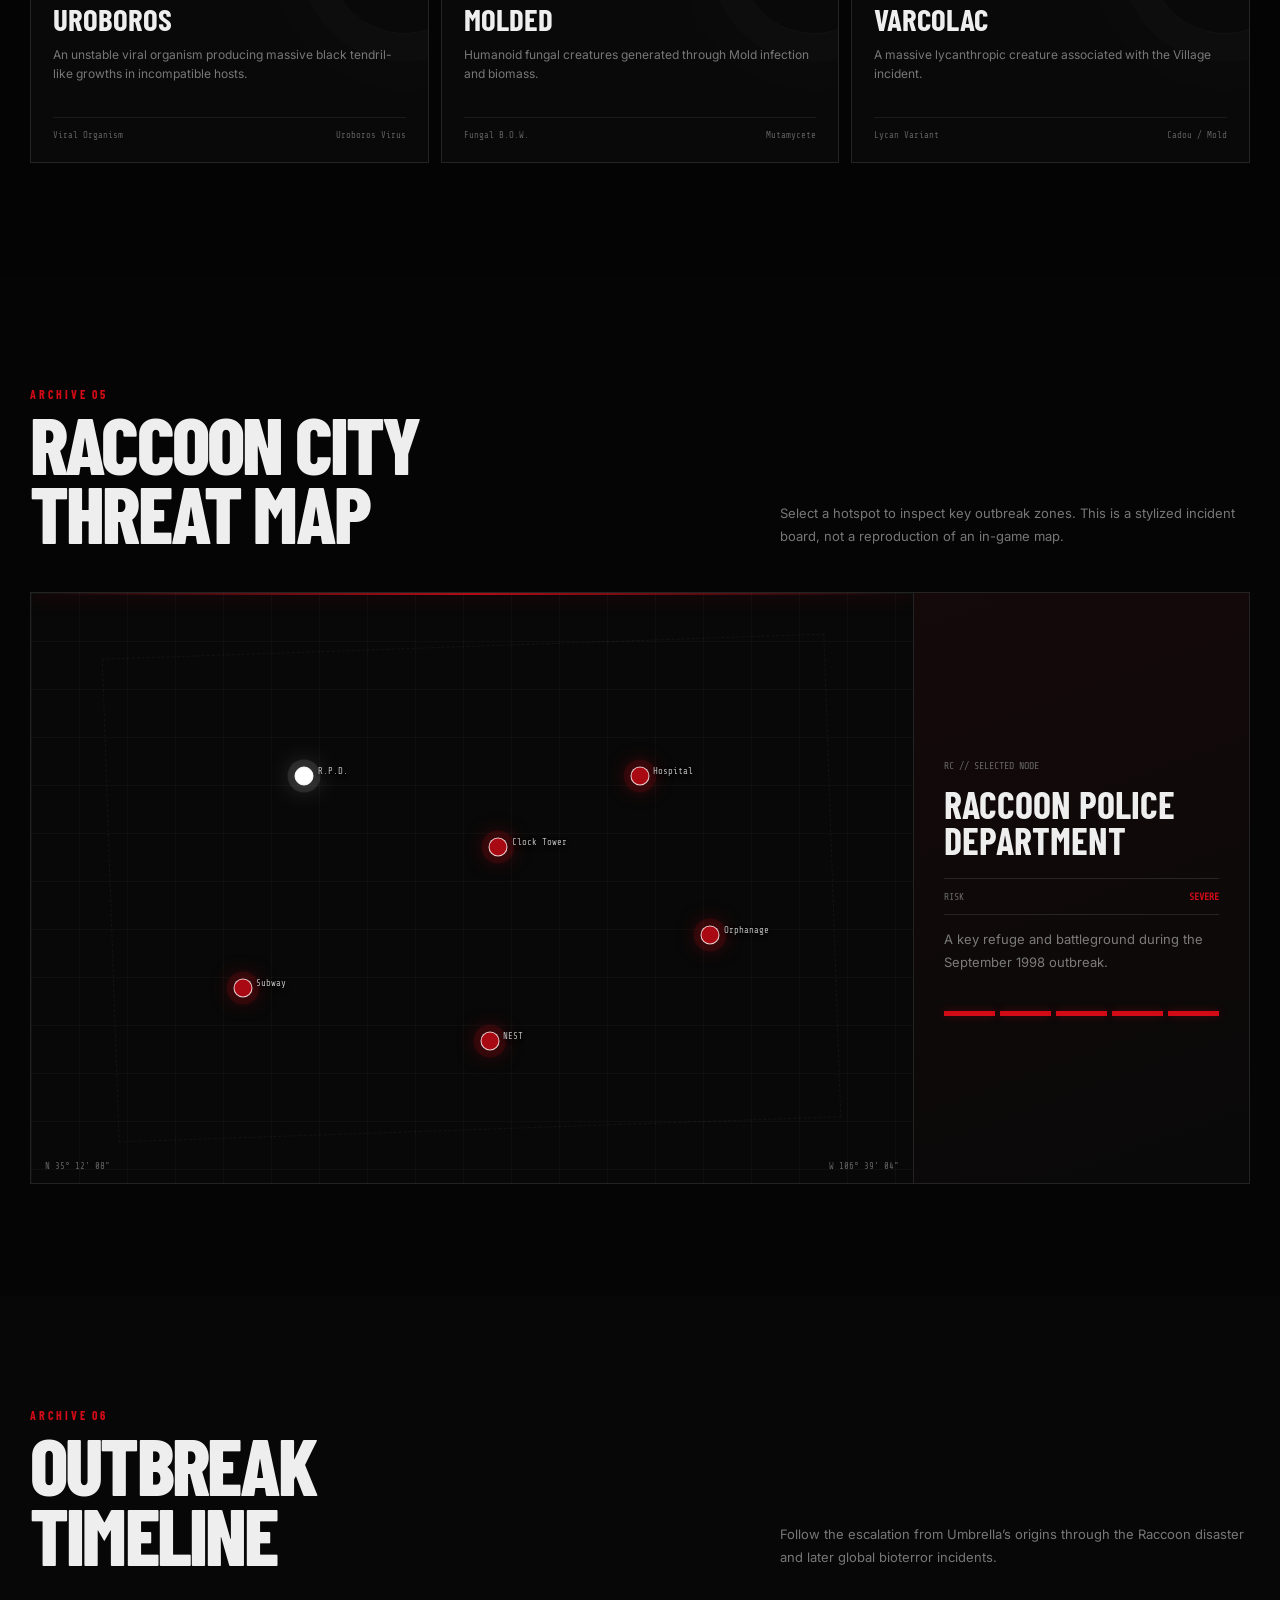
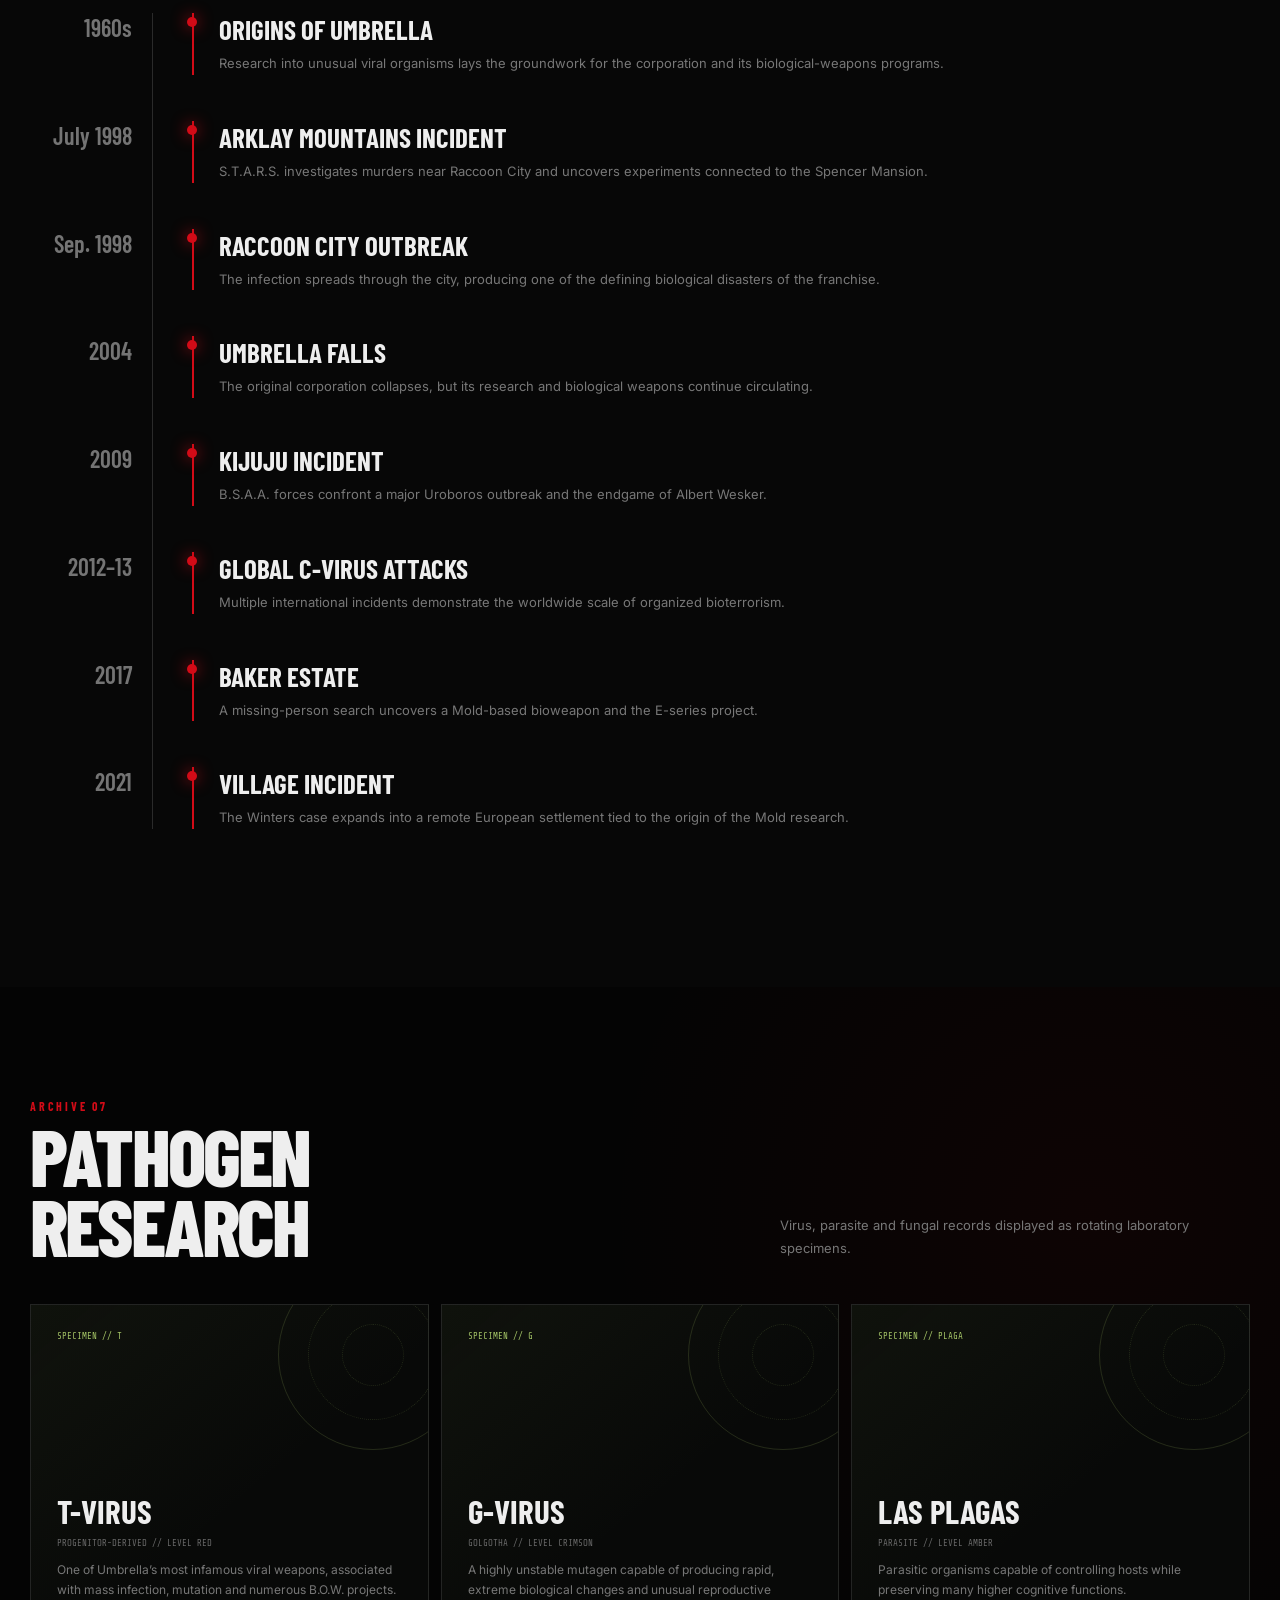
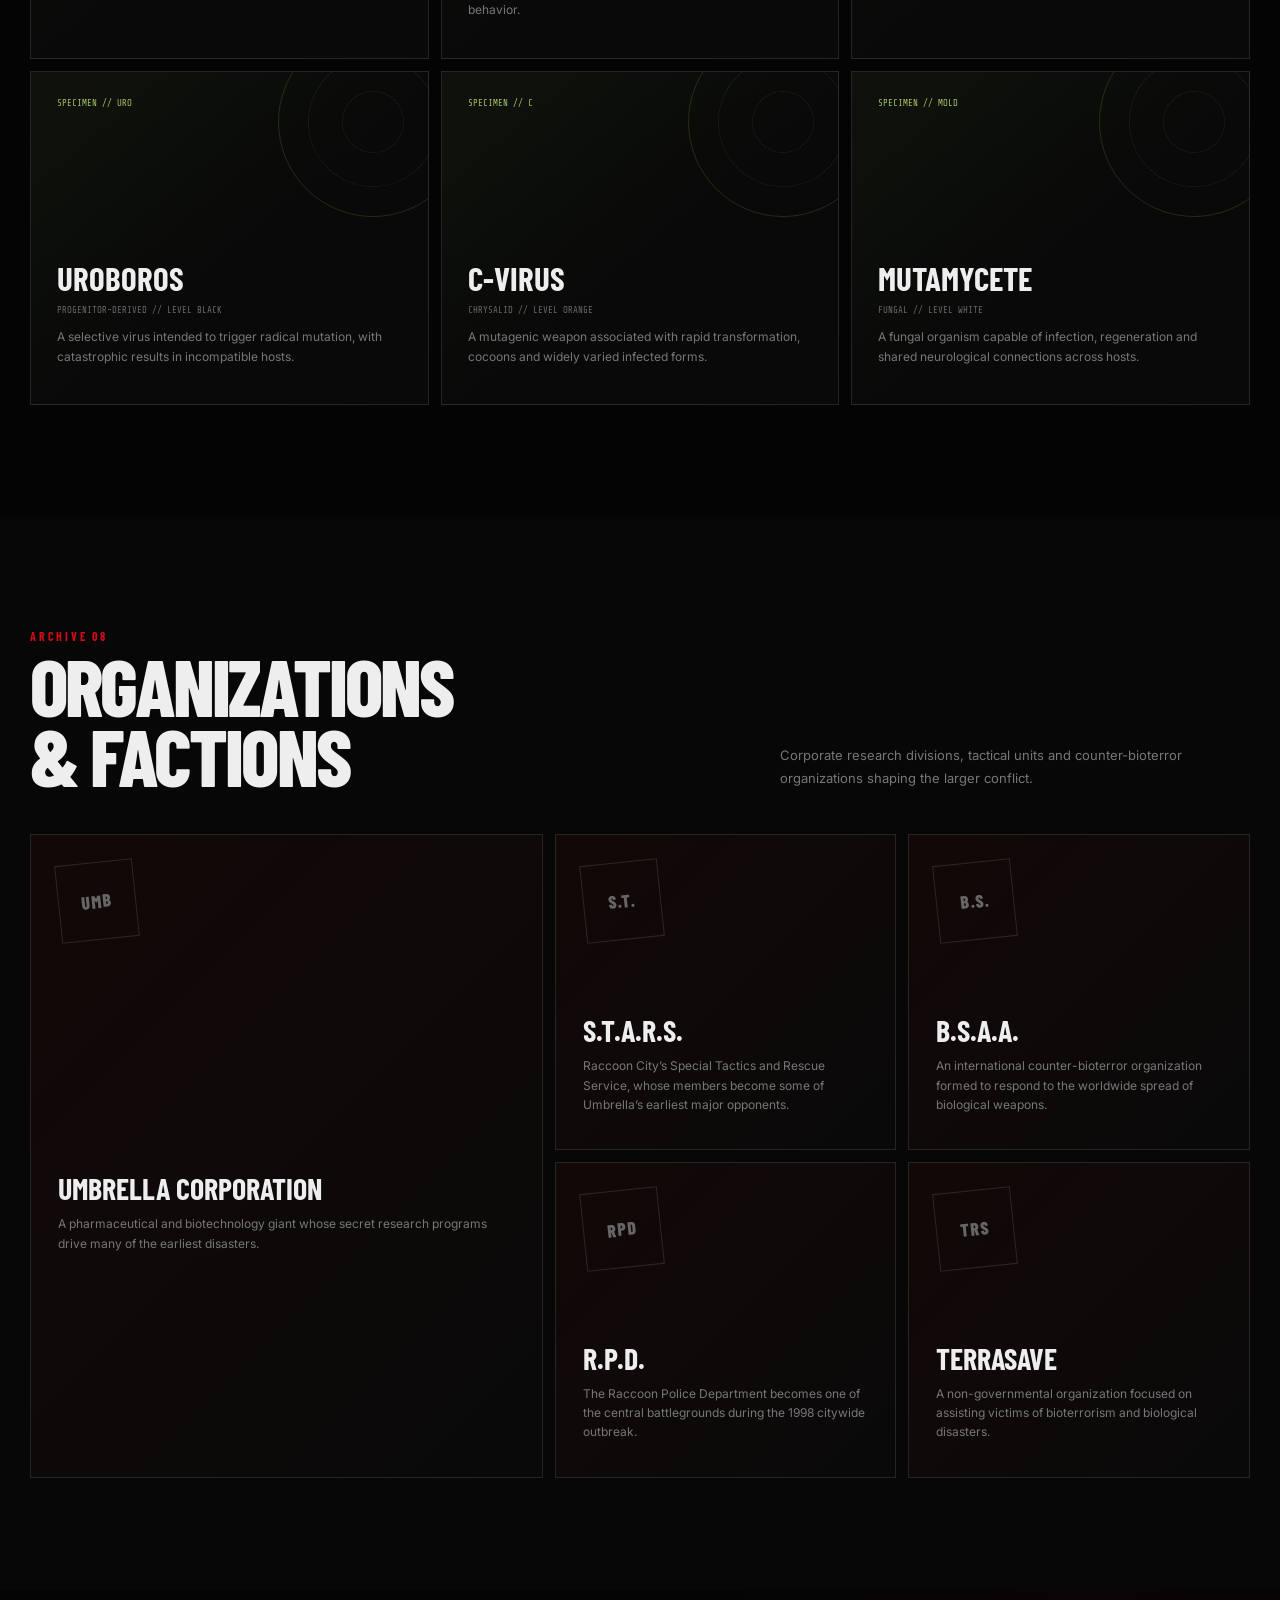
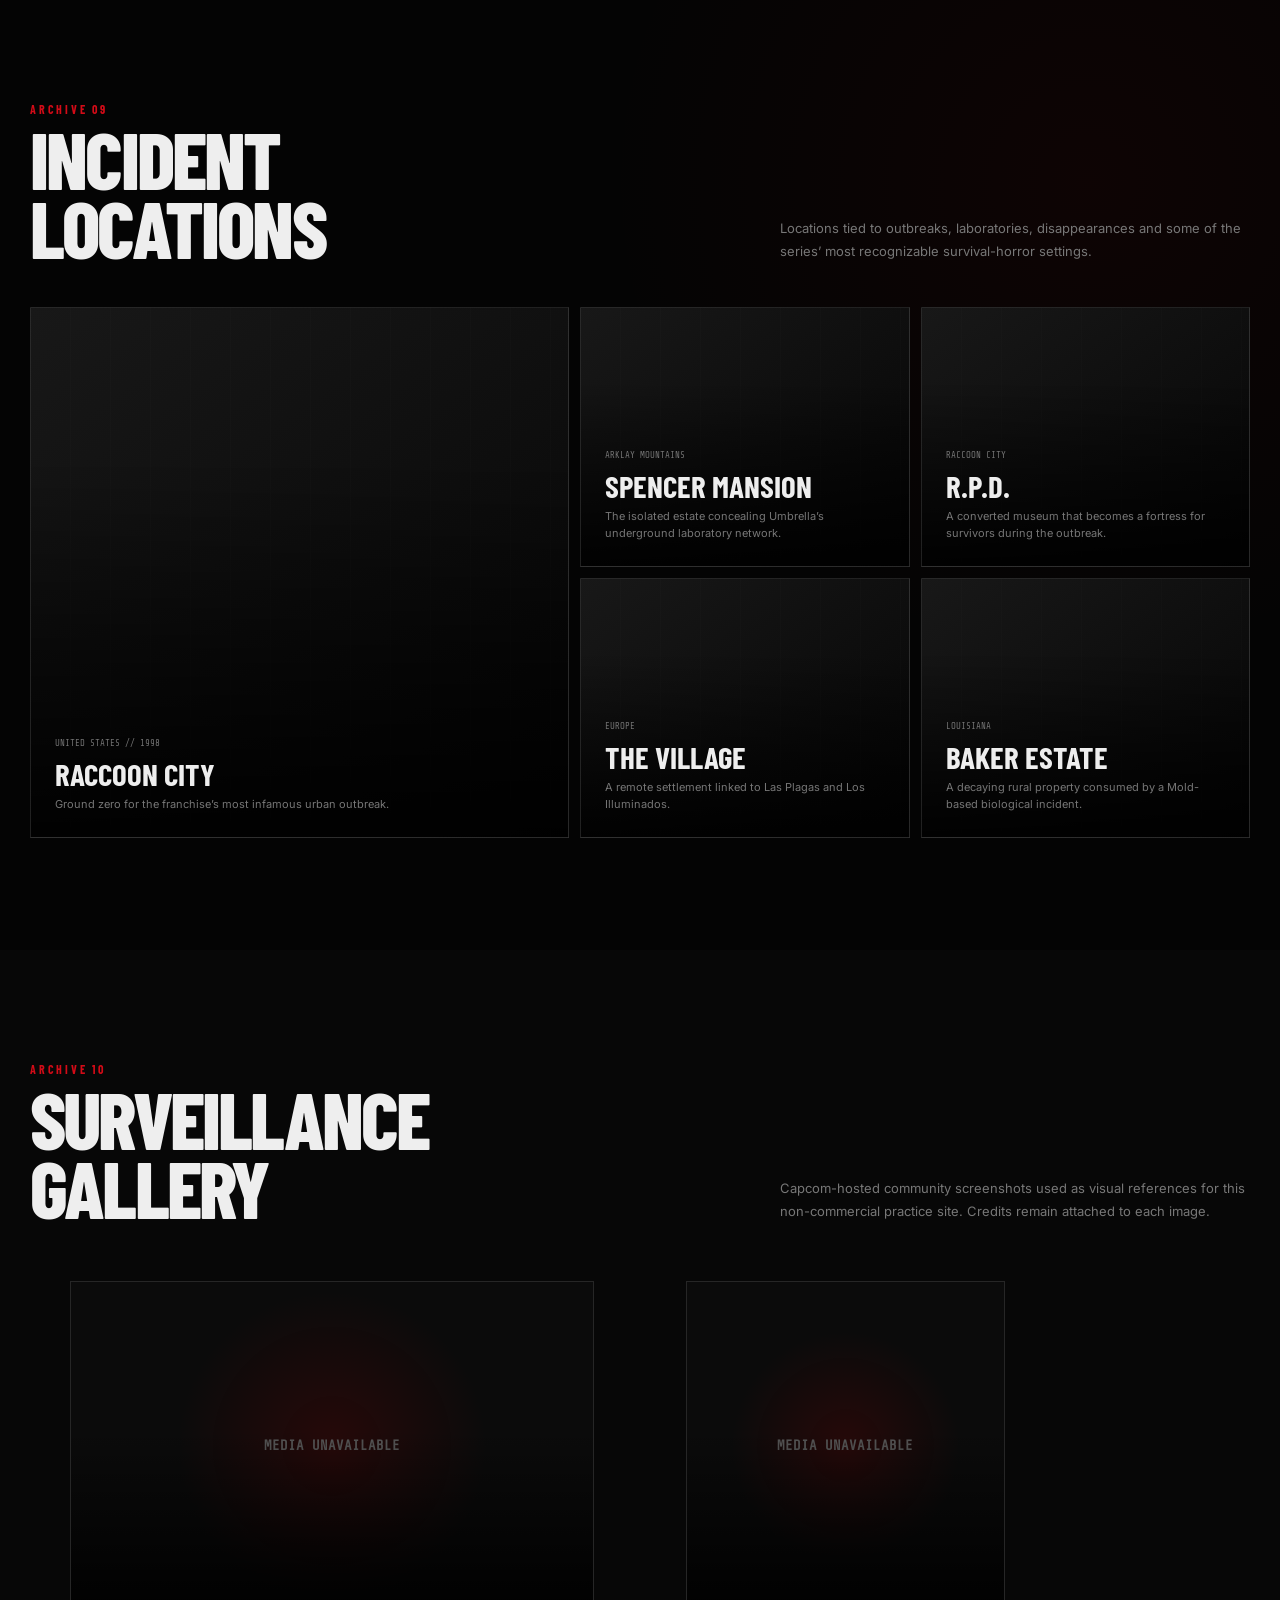
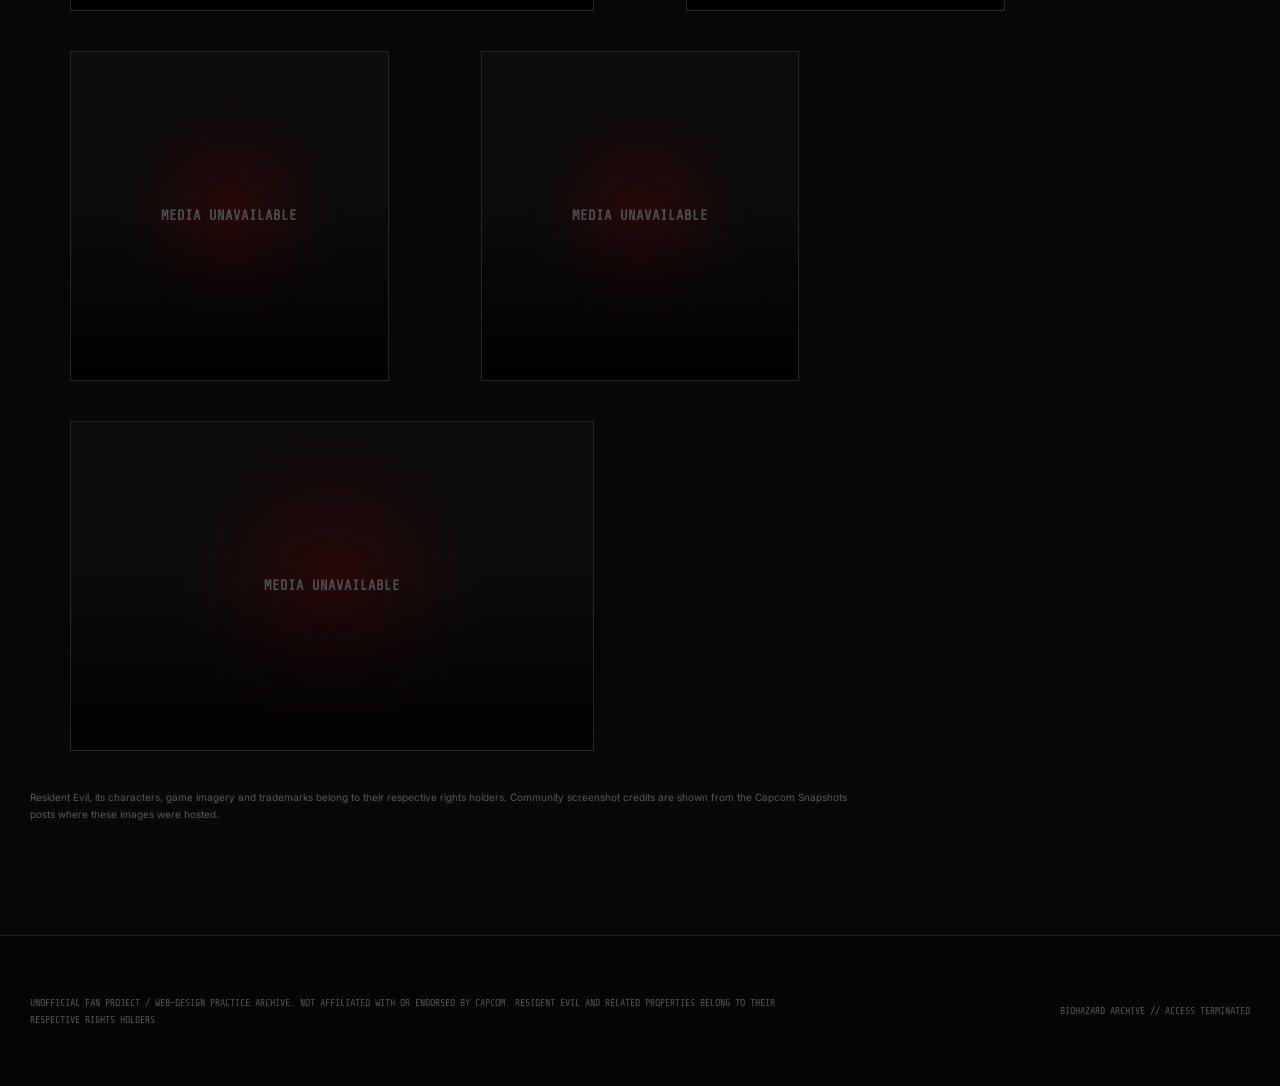
==== commit 38acf889: "feat: add homepage armory archive section" ====
--- a/index.html
+++ b/index.html
@@ -12,125 +12,23 @@
   <link rel="stylesheet" href="styles.css" />
 </head>
 <body>
-  <div class="noise" aria-hidden="true"></div>
-  <div class="scanline" aria-hidden="true"></div>
-
-  <nav class="nav" aria-label="Primary navigation">
-    <div class="container nav-inner">
-      <a class="brand" href="#top" aria-label="Biohazard Archive home"><span class="mark" aria-hidden="true"></span><span>Biohazard <small>Archive</small></span></a>
-      <div class="links">
-        <a href="#games">Games</a><a href="#characters">Operatives</a><a href="#bows">B.O.W.s</a><a href="#raccoon-map">Map</a><a href="#timeline">Timeline</a><a href="#media">Media</a>
-      </div>
-      <div class="nav-actions"><div class="status"><span class="dot"></span>Archive online</div><button class="menu" id="menuBtn" aria-expanded="false" aria-controls="mobilePanel">Menu</button></div>
-    </div>
-  </nav>
-  <div class="mobile-panel" id="mobilePanel">
-    <a href="#games">Games</a><a href="#characters">Operatives</a><a href="#bows">B.O.W.s</a><a href="#raccoon-map">Map</a><a href="#timeline">Timeline</a><a href="#pathogens">Pathogens</a><a href="#media">Media</a>
-  </div>
-
-  <header class="hero" id="top">
-    <div class="hero-photo" aria-hidden="true"></div>
-    <div class="hero-grid" aria-hidden="true"></div>
-    <div class="hero-vignette" aria-hidden="true"></div>
-    <div class="container hero-layout">
-      <div class="hero-copy-block">
-        <div class="classification">Umbrella incident archive // clearance red</div>
-        <h1><span class="solid">Resident</span><span class="outline">Evil</span></h1>
-        <p class="hero-copy">Trace the outbreaks, survivors, B.O.W.s, corporations, pathogens and locations that shaped survival horror. This unofficial fan archive is built as a cinematic portfolio experiment.</p>
-        <div class="hero-actions"><a class="btn primary" href="#games">Enter database</a><a class="btn" href="dossier.html?id=leon">Open Leon file</a><button class="btn ghost" id="scannerBtn">Toggle scanner</button></div>
-        <div class="hero-telemetry"><span>NODE: RC-1998</span><span>STATUS: COMPROMISED</span><span>SIGNAL: 82%</span></div>
-      </div>
-      <aside class="hero-console" aria-label="Archive summary">
-        <div class="console-head"><span>LIVE INCIDENT FEED</span><span class="blink">REC</span></div>
-        <div class="console-image"><span class="camera-label">CAM 03 // R.P.D. EXTERIOR</span></div>
-        <div class="console-grid"><div><strong>1998</strong><small>Raccoon Incident</small></div><div><strong>12</strong><small>Game Files</small></div><div><strong>09</strong><small>Personnel Files</small></div><div><strong>09</strong><small>B.O.W. Entries</small></div></div>
-      </aside>
-    </div>
-    <a class="scroll-cue" href="#games" aria-label="Scroll to the incident database"></a>
-  </header>
-
+  <div class="noise" aria-hidden="true"></div><div class="scanline" aria-hidden="true"></div>
+  <nav class="nav" aria-label="Primary navigation"><div class="container nav-inner"><a class="brand" href="#top" aria-label="Biohazard Archive home"><span class="mark" aria-hidden="true"></span><span>Biohazard <small>Archive</small></span></a><div class="links"><a href="#games">Games</a><a href="#armory">Armory</a><a href="#characters">Operatives</a><a href="#bows">B.O.W.s</a><a href="#raccoon-map">Map</a><a href="#timeline">Timeline</a><a href="#media">Media</a></div><div class="nav-actions"><div class="status"><span class="dot"></span>Archive online</div><button class="menu" id="menuBtn" aria-expanded="false" aria-controls="mobilePanel">Menu</button></div></div></nav>
+  <div class="mobile-panel" id="mobilePanel"><a href="#games">Games</a><a href="#armory">Armory</a><a href="#characters">Operatives</a><a href="#bows">B.O.W.s</a><a href="#raccoon-map">Map</a><a href="#timeline">Timeline</a><a href="#pathogens">Pathogens</a><a href="#media">Media</a></div>
+  <header class="hero" id="top"><div class="hero-photo" aria-hidden="true"></div><div class="hero-grid" aria-hidden="true"></div><div class="hero-vignette" aria-hidden="true"></div><div class="container hero-layout"><div class="hero-copy-block"><div class="classification">Umbrella incident archive // clearance red</div><h1><span class="solid">Resident</span><span class="outline">Evil</span></h1><p class="hero-copy">Trace the outbreaks, survivors, B.O.W.s, corporations, pathogens and locations that shaped survival horror. This unofficial fan archive is built as a cinematic portfolio experiment.</p><div class="hero-actions"><a class="btn primary" href="#games">Enter database</a><a class="btn" href="dossier.html?id=leon">Open Leon file</a><button class="btn ghost" id="scannerBtn">Toggle scanner</button></div><div class="hero-telemetry"><span>NODE: RC-1998</span><span>STATUS: COMPROMISED</span><span>SIGNAL: 82%</span></div></div><aside class="hero-console" aria-label="Archive summary"><div class="console-head"><span>LIVE INCIDENT FEED</span><span class="blink">REC</span></div><div class="console-image"><span class="camera-label">CAM 03 // R.P.D. EXTERIOR</span></div><div class="console-grid"><div><strong>1998</strong><small>Raccoon Incident</small></div><div><strong>12</strong><small>Game Files</small></div><div><strong>28</strong><small>Armory Files</small></div><div><strong>09</strong><small>B.O.W. Entries</small></div></div></aside></div><a class="scroll-cue" href="#games" aria-label="Scroll to the incident database"></a></header>
   <main>
-    <section id="games" class="section-shell">
-      <div class="container">
-        <div class="section-head reveal"><div><div class="eyebrow">Archive 01</div><h2 class="section-title">Incident<br>Database</h2></div><p class="section-copy">Filter the mainline archive by game, character, year, location, faction or pathogen. Every record reacts like a classified terminal entry rather than a standard card grid.</p></div>
-        <div class="terminal reveal"><div class="terminal-top"><span>BIOHAZARD_DATABASE://SEARCH_RECORDS</span><span id="resultCount">12 RECORDS</span></div><input class="search" id="archiveSearch" type="search" placeholder="Search Leon, Raccoon City, Las Plagas, 1998..." aria-label="Search Resident Evil archive"></div>
-        <div class="games" id="gameGrid"></div>
-      </div>
-    </section>
-
-    <section id="characters" class="section-shell dark-panel">
-      <div class="container">
-        <div class="section-head reveal"><div><div class="eyebrow">Archive 02</div><h2 class="section-title">Personnel<br>Dossiers</h2></div><p class="section-copy">Open dedicated files for the franchise’s survivors, operatives and antagonists. Some use Capcom-hosted community screenshots; others fall back to a stylized redacted profile treatment.</p></div>
-        <div class="character-strip" id="characterGrid"></div>
-      </div>
-    </section>
-
-    <section id="bows" class="section-shell">
-      <div class="container">
-        <div class="section-head reveal"><div><div class="eyebrow">Archive 03</div><h2 class="section-title">B.O.W.<br>Containment</h2></div><p class="section-copy">A threat-indexed database of Bio Organic Weapons and infected forms, from early Tyrant research to Mold-based organisms.</p></div>
-        <div class="bow-controls reveal" role="group" aria-label="Filter B.O.W. database">
-          <button class="chip active" data-bow-filter="all">All threats</button><button class="chip" data-bow-filter="Critical">Critical</button><button class="chip" data-bow-filter="Severe">Severe</button><button class="chip" data-bow-filter="High">High</button>
-        </div>
-        <div class="bow-grid" id="bowGrid"></div>
-      </div>
-    </section>
-
-    <section id="raccoon-map" class="section-shell map-section">
-      <div class="container">
-        <div class="section-head reveal"><div><div class="eyebrow">Archive 04</div><h2 class="section-title">Raccoon City<br>Threat Map</h2></div><p class="section-copy">Select a hotspot to inspect key outbreak zones. This is a stylized incident board, not a reproduction of an in-game map.</p></div>
-        <div class="map-layout reveal">
-          <div class="map-board" id="mapBoard" aria-label="Interactive Raccoon City incident map">
-            <div class="map-photo" aria-hidden="true"></div>
-            <div class="map-grid" aria-hidden="true"></div>
-            <div class="map-sweep" aria-hidden="true"></div>
-            <div id="mapHotspots"></div>
-            <div class="map-coordinates"><span>N 35° 12' 08&quot;</span><span>W 106° 39' 04&quot;</span></div>
-          </div>
-          <aside class="map-readout" id="mapReadout" aria-live="polite"><div class="readout-code">RC // SELECTED NODE</div><h3>Raccoon Police Department</h3><div class="risk-line"><span>RISK</span><strong>SEVERE</strong></div><p>A key refuge and battleground during the September 1998 outbreak.</p><div class="readout-bars"><span></span><span></span><span></span><span></span><span></span></div></aside>
-        </div>
-      </div>
-    </section>
-
-    <section id="timeline" class="section-shell dark-panel">
-      <div class="container">
-        <div class="section-head reveal"><div><div class="eyebrow">Archive 05</div><h2 class="section-title">Outbreak<br>Timeline</h2></div><p class="section-copy">Follow the escalation from Umbrella’s origins through the Raccoon disaster and later global bioterror incidents.</p></div>
-        <div class="timeline" id="timelineGrid"></div>
-      </div>
-    </section>
-
-    <section id="pathogens" class="section-shell">
-      <div class="container">
-        <div class="section-head reveal"><div><div class="eyebrow">Archive 06</div><h2 class="section-title">Pathogen<br>Research</h2></div><p class="section-copy">Virus, parasite and fungal records displayed as rotating laboratory specimens.</p></div>
-        <div class="pathogen-grid" id="pathogenGrid"></div>
-      </div>
-    </section>
-
-    <section id="factions" class="section-shell dark-panel">
-      <div class="container">
-        <div class="section-head reveal"><div><div class="eyebrow">Archive 07</div><h2 class="section-title">Organizations<br>& Factions</h2></div><p class="section-copy">Corporate research divisions, tactical units and counter-bioterror organizations shaping the larger conflict.</p></div>
-        <div class="faction-grid" id="factionGrid"></div>
-      </div>
-    </section>
-
-    <section id="locations" class="section-shell">
-      <div class="container">
-        <div class="section-head reveal"><div><div class="eyebrow">Archive 08</div><h2 class="section-title">Incident<br>Locations</h2></div><p class="section-copy">Locations tied to outbreaks, laboratories, disappearances and some of the series’ most recognizable survival-horror settings.</p></div>
-        <div class="location-grid" id="locationGrid"></div>
-      </div>
-    </section>
-
-    <section id="media" class="section-shell media-section">
-      <div class="container">
-        <div class="section-head reveal"><div><div class="eyebrow">Archive 09</div><h2 class="section-title">Surveillance<br>Gallery</h2></div><p class="section-copy">Capcom-hosted community screenshots used as visual references for this non-commercial practice site. Credits remain attached to each image.</p></div>
-        <div class="media-track" id="mediaGrid"></div>
-        <p class="media-note reveal">Resident Evil, its characters, game imagery and trademarks belong to their respective rights holders. Community screenshot credits are shown from the Capcom Snapshots posts where these images were hosted.</p>
-      </div>
-    </section>
+    <section id="games" class="section-shell"><div class="container"><div class="section-head reveal"><div><div class="eyebrow">Archive 01</div><h2 class="section-title">Incident<br>Database</h2></div><p class="section-copy">Filter the mainline archive by game, character, year, location, faction or pathogen. Every record reacts like a classified terminal entry rather than a standard card grid.</p></div><div class="terminal reveal"><div class="terminal-top"><span>BIOHAZARD_DATABASE://SEARCH_RECORDS</span><span id="resultCount">12 RECORDS</span></div><input class="search" id="archiveSearch" type="search" placeholder="Search Leon, Raccoon City, Las Plagas, 1998..." aria-label="Search Resident Evil archive"></div><div class="games" id="gameGrid"></div></div></section>
+    <section id="armory" class="section-shell armory-section"><div class="container"><div class="section-head reveal"><div><div class="eyebrow">Archive 02</div><h2 class="section-title">Armory<br>Archive</h2></div><p class="section-copy">Inspect recovered weapons across the incident files. Filter by class, then expand a record for known variants and attachments.</p></div><div class="weapon-controls reveal" role="group" aria-label="Filter Armory Archive"><button class="weapon-chip active" data-weapon-filter="all">All</button><button class="weapon-chip" data-weapon-filter="Handgun">Handgun</button><button class="weapon-chip" data-weapon-filter="Shotgun">Shotgun</button><button class="weapon-chip" data-weapon-filter="Magnum">Magnum</button><button class="weapon-chip" data-weapon-filter="Rifle">Rifle</button><button class="weapon-chip" data-weapon-filter="SMG">SMG</button><button class="weapon-chip" data-weapon-filter="Launcher">Launcher</button><button class="weapon-chip" data-weapon-filter="Melee">Melee</button><button class="weapon-chip" data-weapon-filter="Special">Special</button></div><div class="weapon-grid" id="weaponGrid"></div></div></section>
+    <section id="characters" class="section-shell dark-panel"><div class="container"><div class="section-head reveal"><div><div class="eyebrow">Archive 03</div><h2 class="section-title">Personnel<br>Dossiers</h2></div><p class="section-copy">Open dedicated files for the franchise’s survivors, operatives and antagonists. Some use Capcom-hosted community screenshots; others fall back to a stylized redacted profile treatment.</p></div><div class="character-strip" id="characterGrid"></div></div></section>
+    <section id="bows" class="section-shell"><div class="container"><div class="section-head reveal"><div><div class="eyebrow">Archive 04</div><h2 class="section-title">B.O.W.<br>Containment</h2></div><p class="section-copy">A threat-indexed database of Bio Organic Weapons and infected forms, from early Tyrant research to Mold-based organisms.</p></div><div class="bow-controls reveal" role="group" aria-label="Filter B.O.W. database"><button class="chip active" data-bow-filter="all">All threats</button><button class="chip" data-bow-filter="Critical">Critical</button><button class="chip" data-bow-filter="Severe">Severe</button><button class="chip" data-bow-filter="High">High</button></div><div class="bow-grid" id="bowGrid"></div></div></section>
+    <section id="raccoon-map" class="section-shell map-section"><div class="container"><div class="section-head reveal"><div><div class="eyebrow">Archive 05</div><h2 class="section-title">Raccoon City<br>Threat Map</h2></div><p class="section-copy">Select a hotspot to inspect key outbreak zones. This is a stylized incident board, not a reproduction of an in-game map.</p></div><div class="map-layout reveal"><div class="map-board" id="mapBoard" aria-label="Interactive Raccoon City incident map"><div class="map-photo" aria-hidden="true"></div><div class="map-grid" aria-hidden="true"></div><div class="map-sweep" aria-hidden="true"></div><div id="mapHotspots"></div><div class="map-coordinates"><span>N 35° 12' 08&quot;</span><span>W 106° 39' 04&quot;</span></div></div><aside class="map-readout" id="mapReadout" aria-live="polite"><div class="readout-code">RC // SELECTED NODE</div><h3>Raccoon Police Department</h3><div class="risk-line"><span>RISK</span><strong>SEVERE</strong></div><p>A key refuge and battleground during the September 1998 outbreak.</p><div class="readout-bars"><span></span><span></span><span></span><span></span><span></span></div></aside></div></div></section>
+    <section id="timeline" class="section-shell dark-panel"><div class="container"><div class="section-head reveal"><div><div class="eyebrow">Archive 06</div><h2 class="section-title">Outbreak<br>Timeline</h2></div><p class="section-copy">Follow the escalation from Umbrella’s origins through the Raccoon disaster and later global bioterror incidents.</p></div><div class="timeline" id="timelineGrid"></div></div></section>
+    <section id="pathogens" class="section-shell"><div class="container"><div class="section-head reveal"><div><div class="eyebrow">Archive 07</div><h2 class="section-title">Pathogen<br>Research</h2></div><p class="section-copy">Virus, parasite and fungal records displayed as rotating laboratory specimens.</p></div><div class="pathogen-grid" id="pathogenGrid"></div></div></section>
+    <section id="factions" class="section-shell dark-panel"><div class="container"><div class="section-head reveal"><div><div class="eyebrow">Archive 08</div><h2 class="section-title">Organizations<br>& Factions</h2></div><p class="section-copy">Corporate research divisions, tactical units and counter-bioterror organizations shaping the larger conflict.</p></div><div class="faction-grid" id="factionGrid"></div></div></section>
+    <section id="locations" class="section-shell"><div class="container"><div class="section-head reveal"><div><div class="eyebrow">Archive 09</div><h2 class="section-title">Incident<br>Locations</h2></div><p class="section-copy">Locations tied to outbreaks, laboratories, disappearances and some of the series’ most recognizable survival-horror settings.</p></div><div class="location-grid" id="locationGrid"></div></div></section>
+    <section id="media" class="section-shell media-section"><div class="container"><div class="section-head reveal"><div><div class="eyebrow">Archive 10</div><h2 class="section-title">Surveillance<br>Gallery</h2></div><p class="section-copy">Capcom-hosted community screenshots used as visual references for this non-commercial practice site. Credits remain attached to each image.</p></div><div class="media-track" id="mediaGrid"></div><p class="media-note reveal">Resident Evil, its characters, game imagery and trademarks belong to their respective rights holders. Community screenshot credits are shown from the Capcom Snapshots posts where these images were hosted.</p></div></section>
   </main>
-
   <footer><div class="container footer-inner"><div class="warning">Unofficial fan project / web-design practice archive. Not affiliated with or endorsed by Capcom. Resident Evil and related properties belong to their respective rights holders.</div><div class="footer-code">BIOHAZARD ARCHIVE // ACCESS TERMINATED</div></div></footer>
-
-  <script src="data.js"></script>
-  <script src="app.js"></script>
+  <script src="data.js"></script><script src="app.js"></script>
 </body>
-</html>+</html>
--- a/styles.css
+++ b/styles.css
@@ -1,3 +1,5 @@
 @import url('styles-base.css');
 @import url('styles-modules.css');
-@import url('styles-adaptive.css');+@import url('styles-adaptive.css');
+@import url('bow-media.css');
+@import url('armory.css');
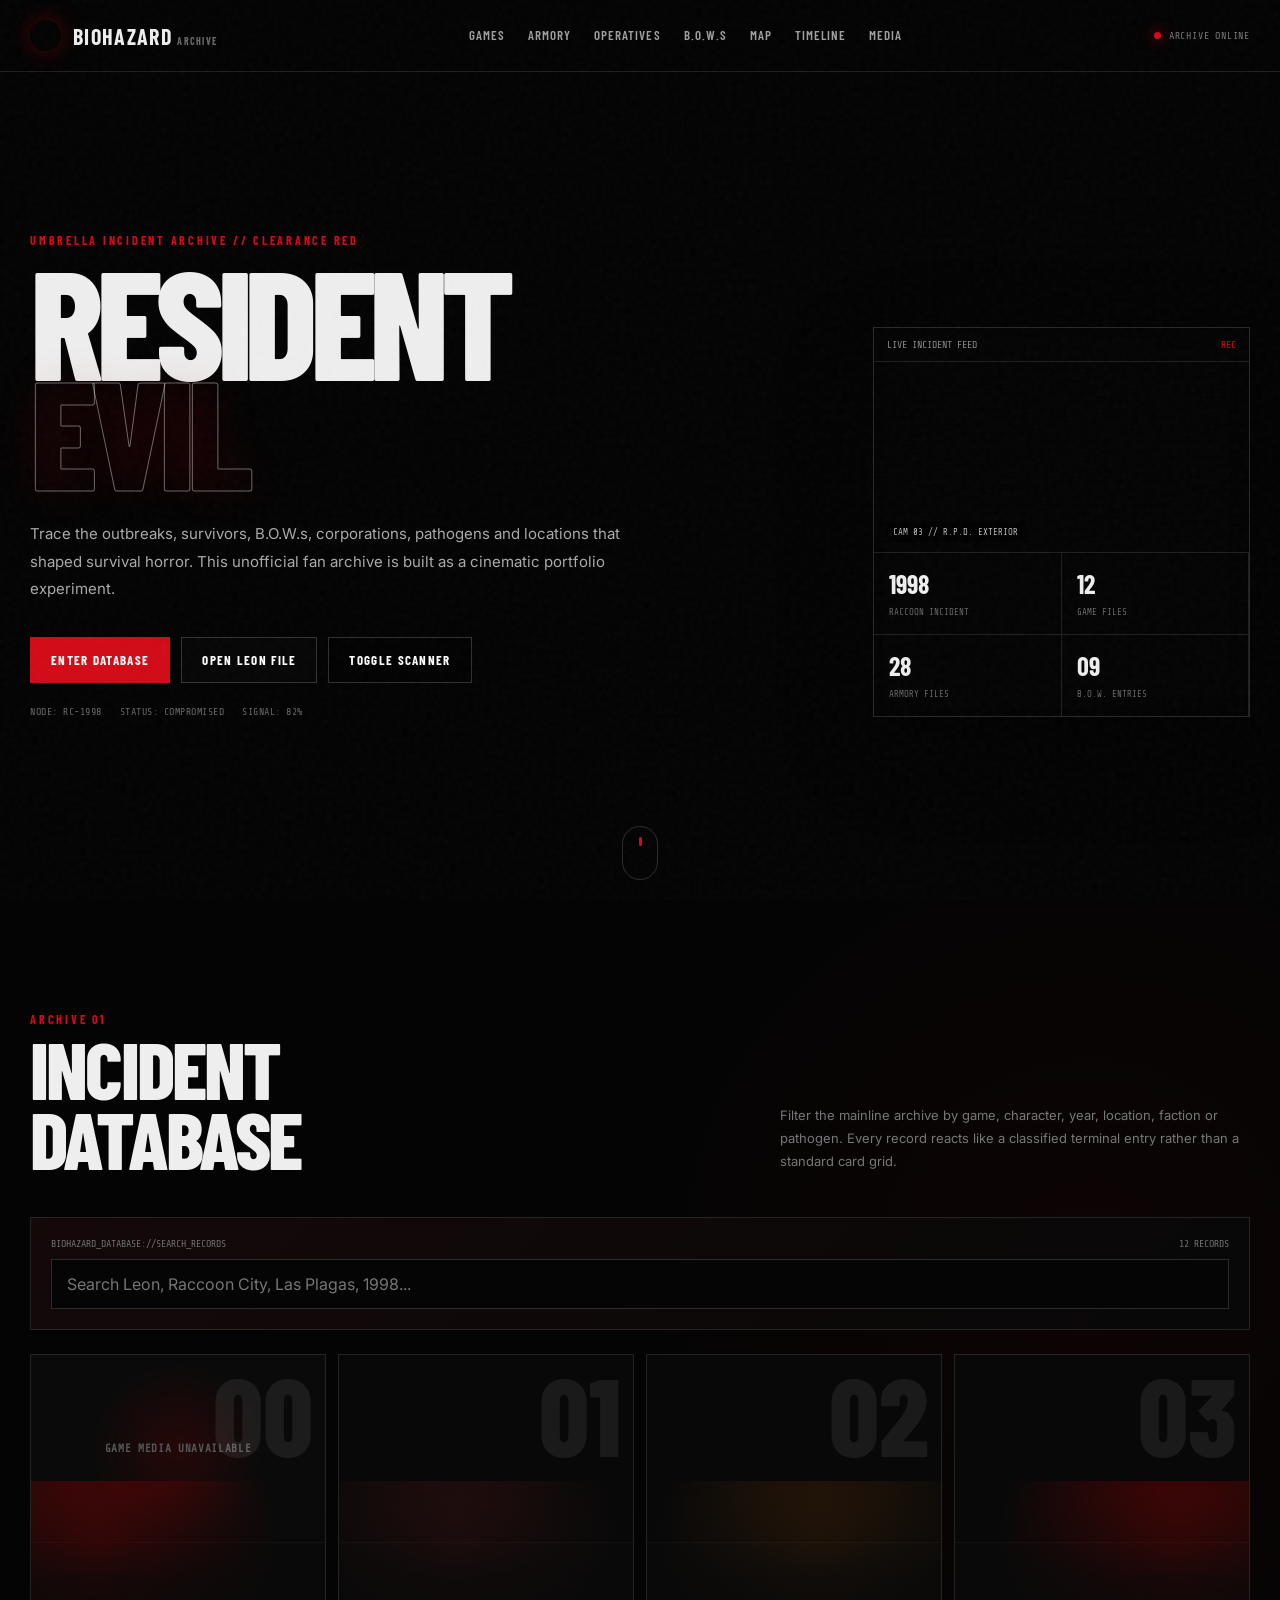
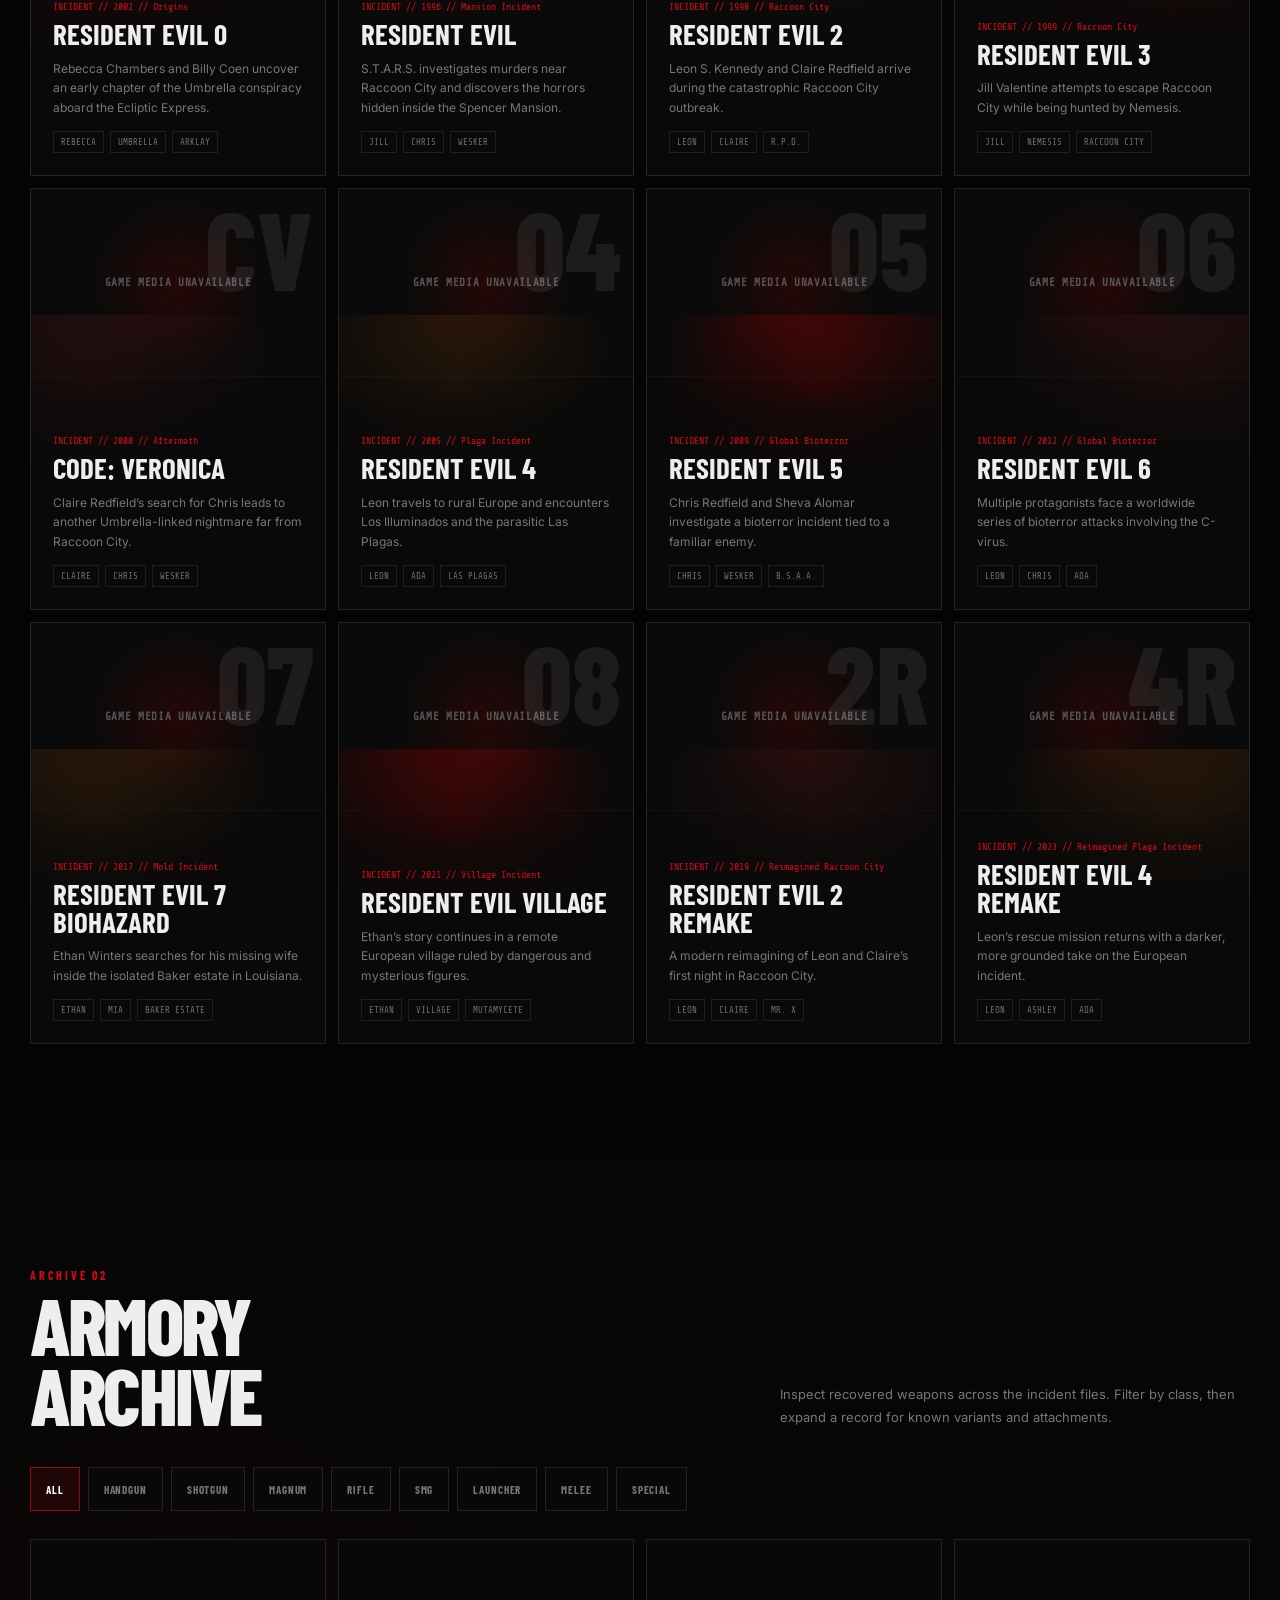
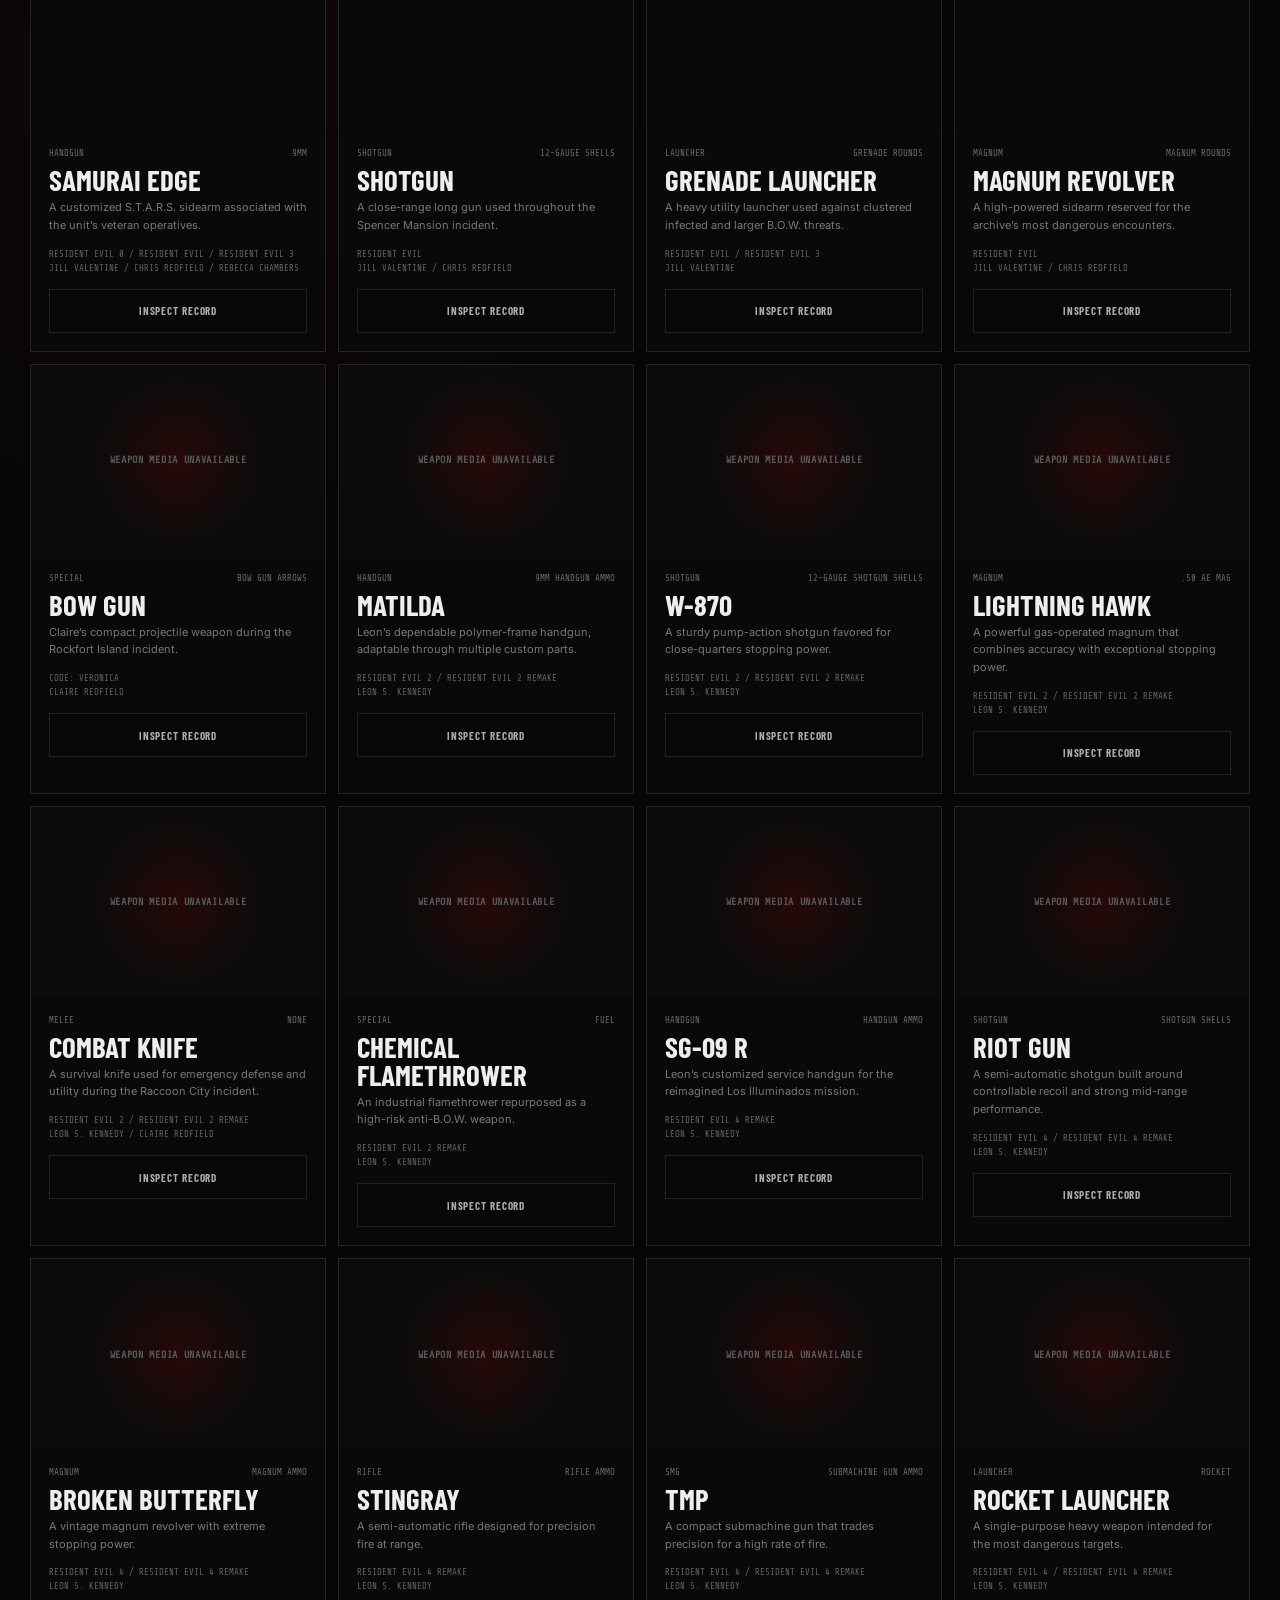
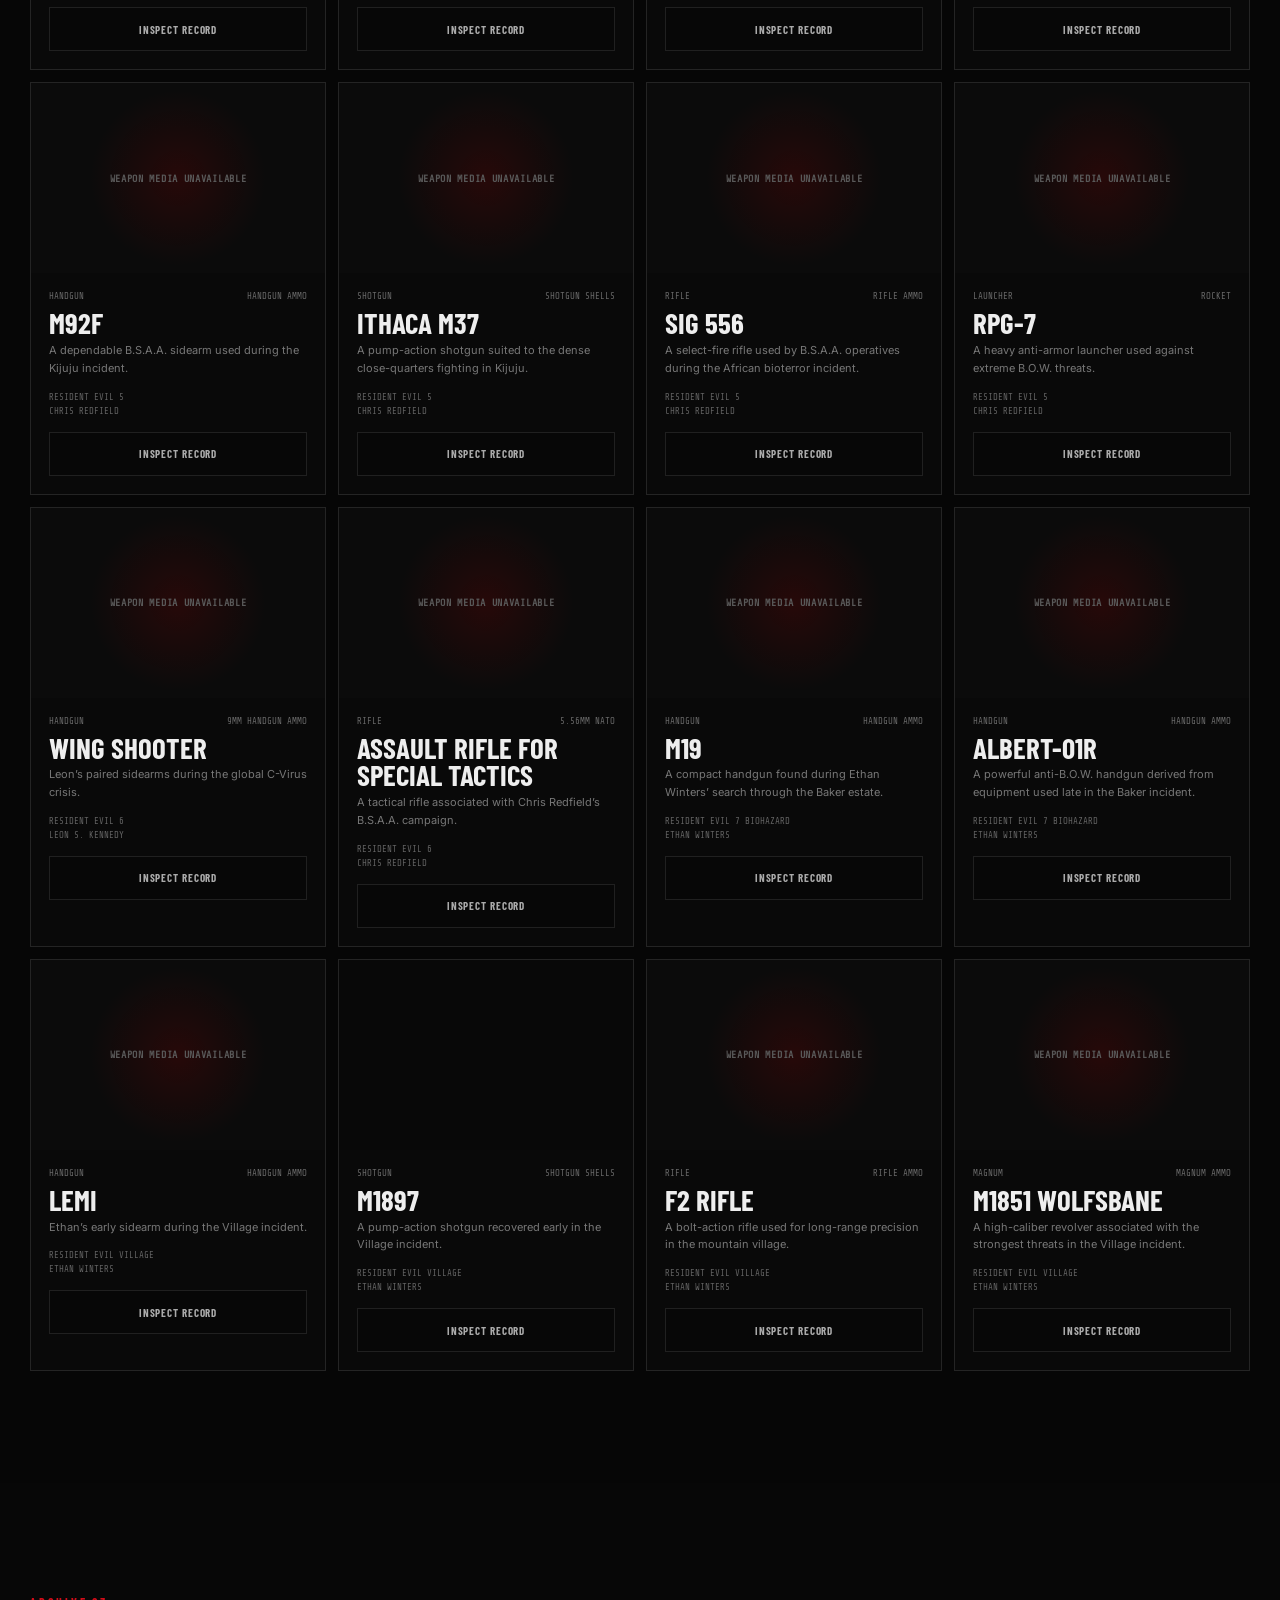
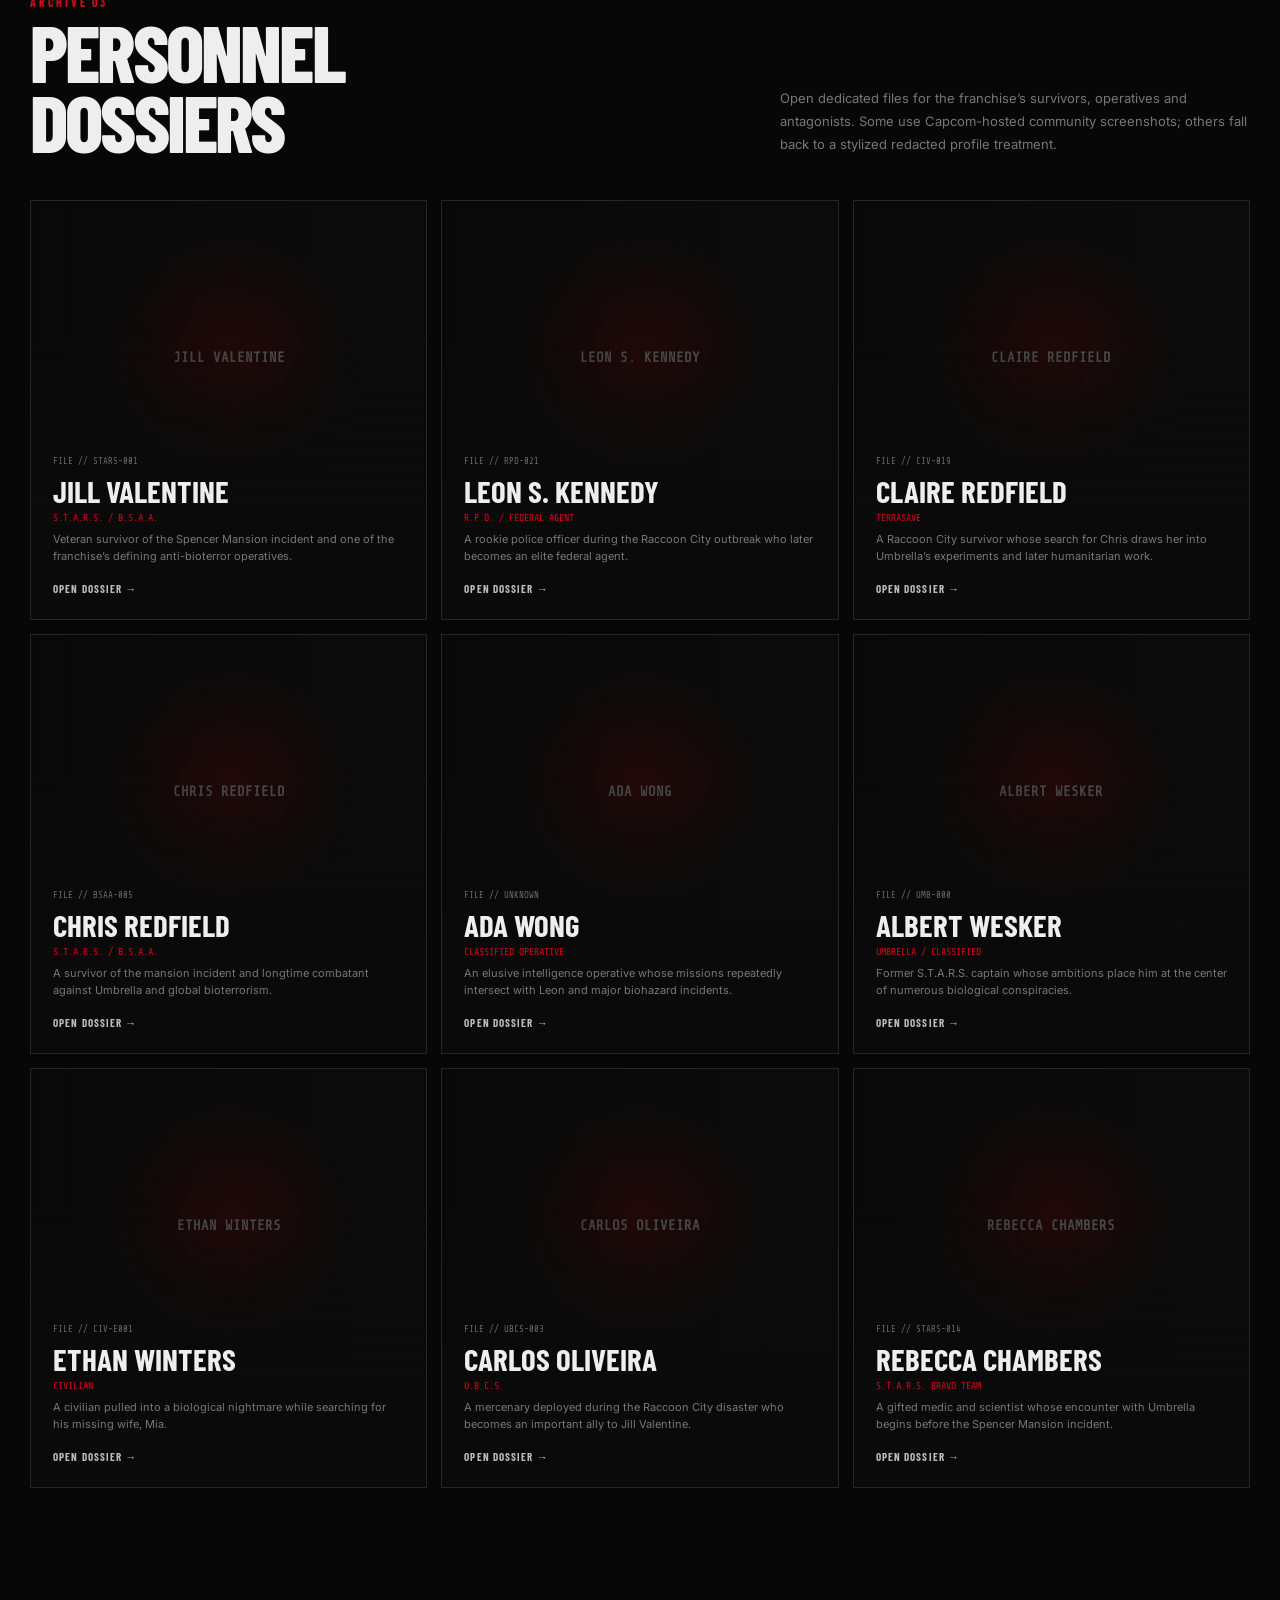
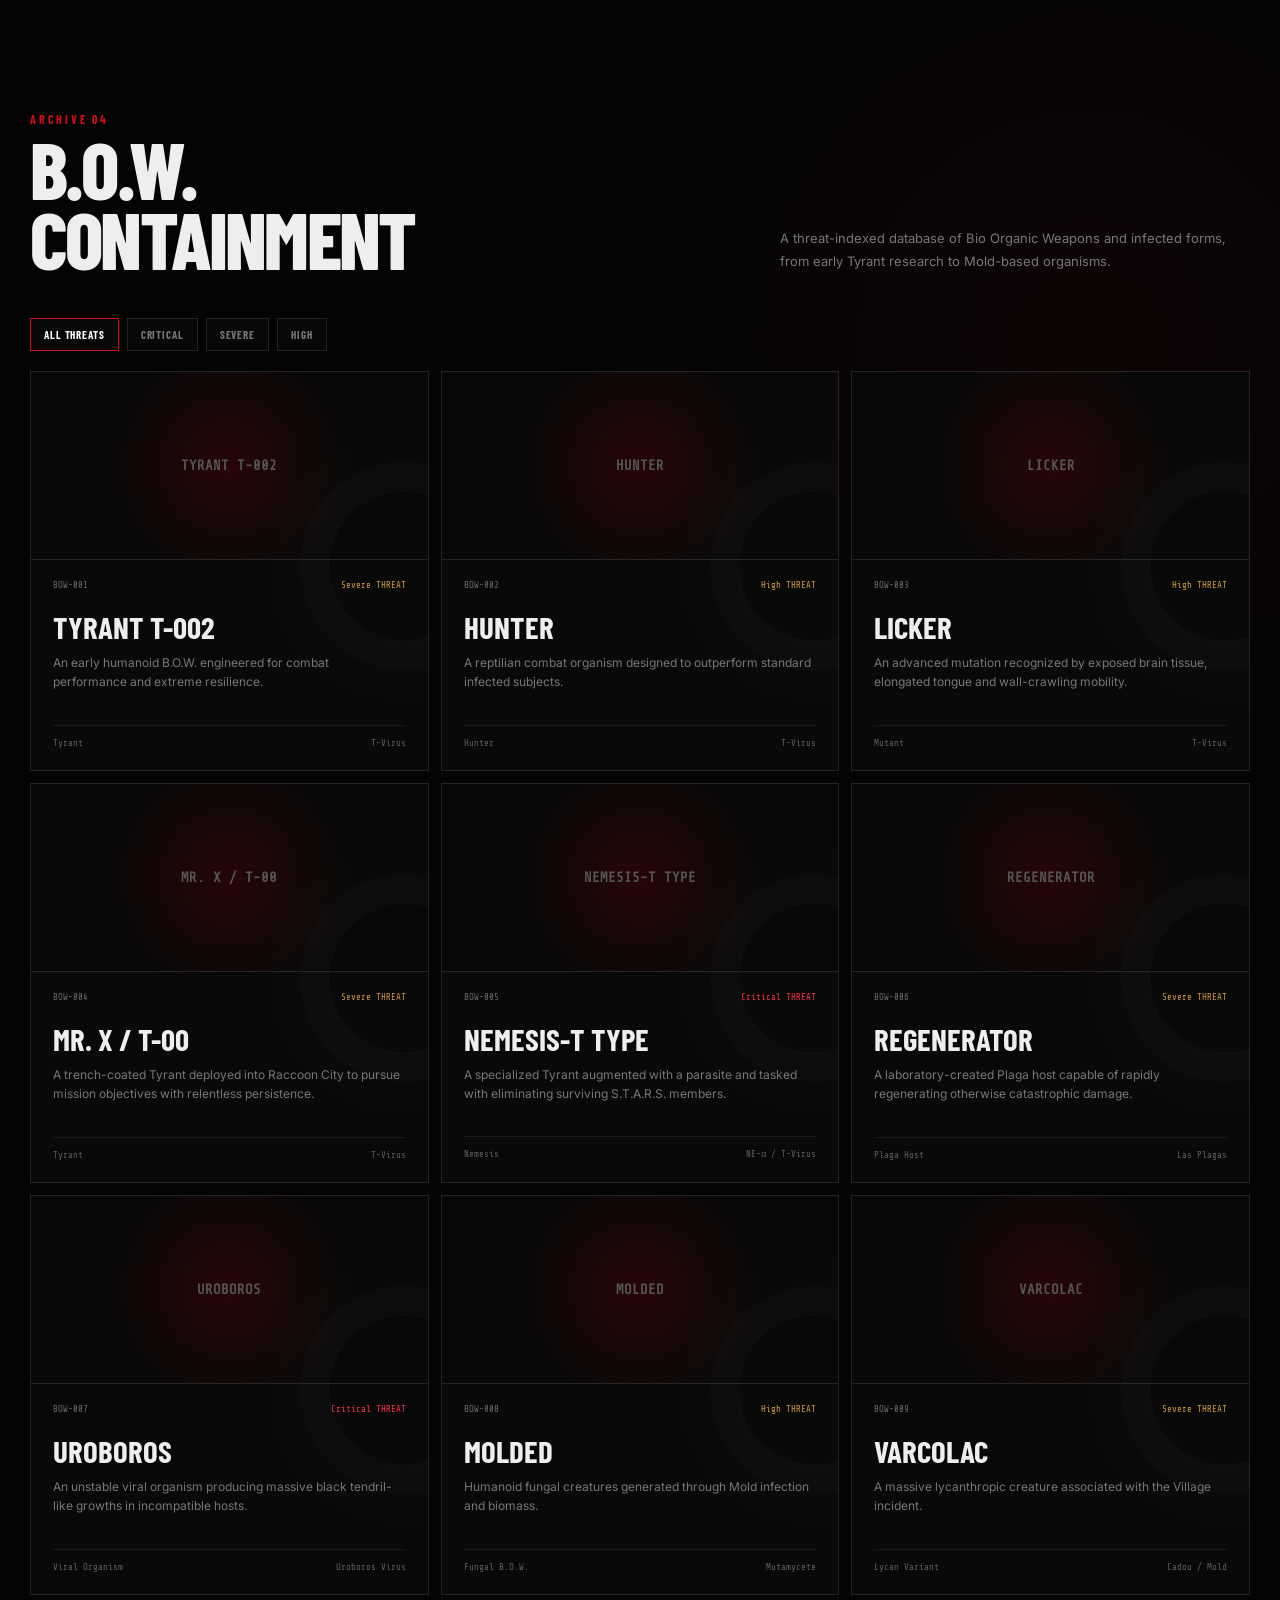
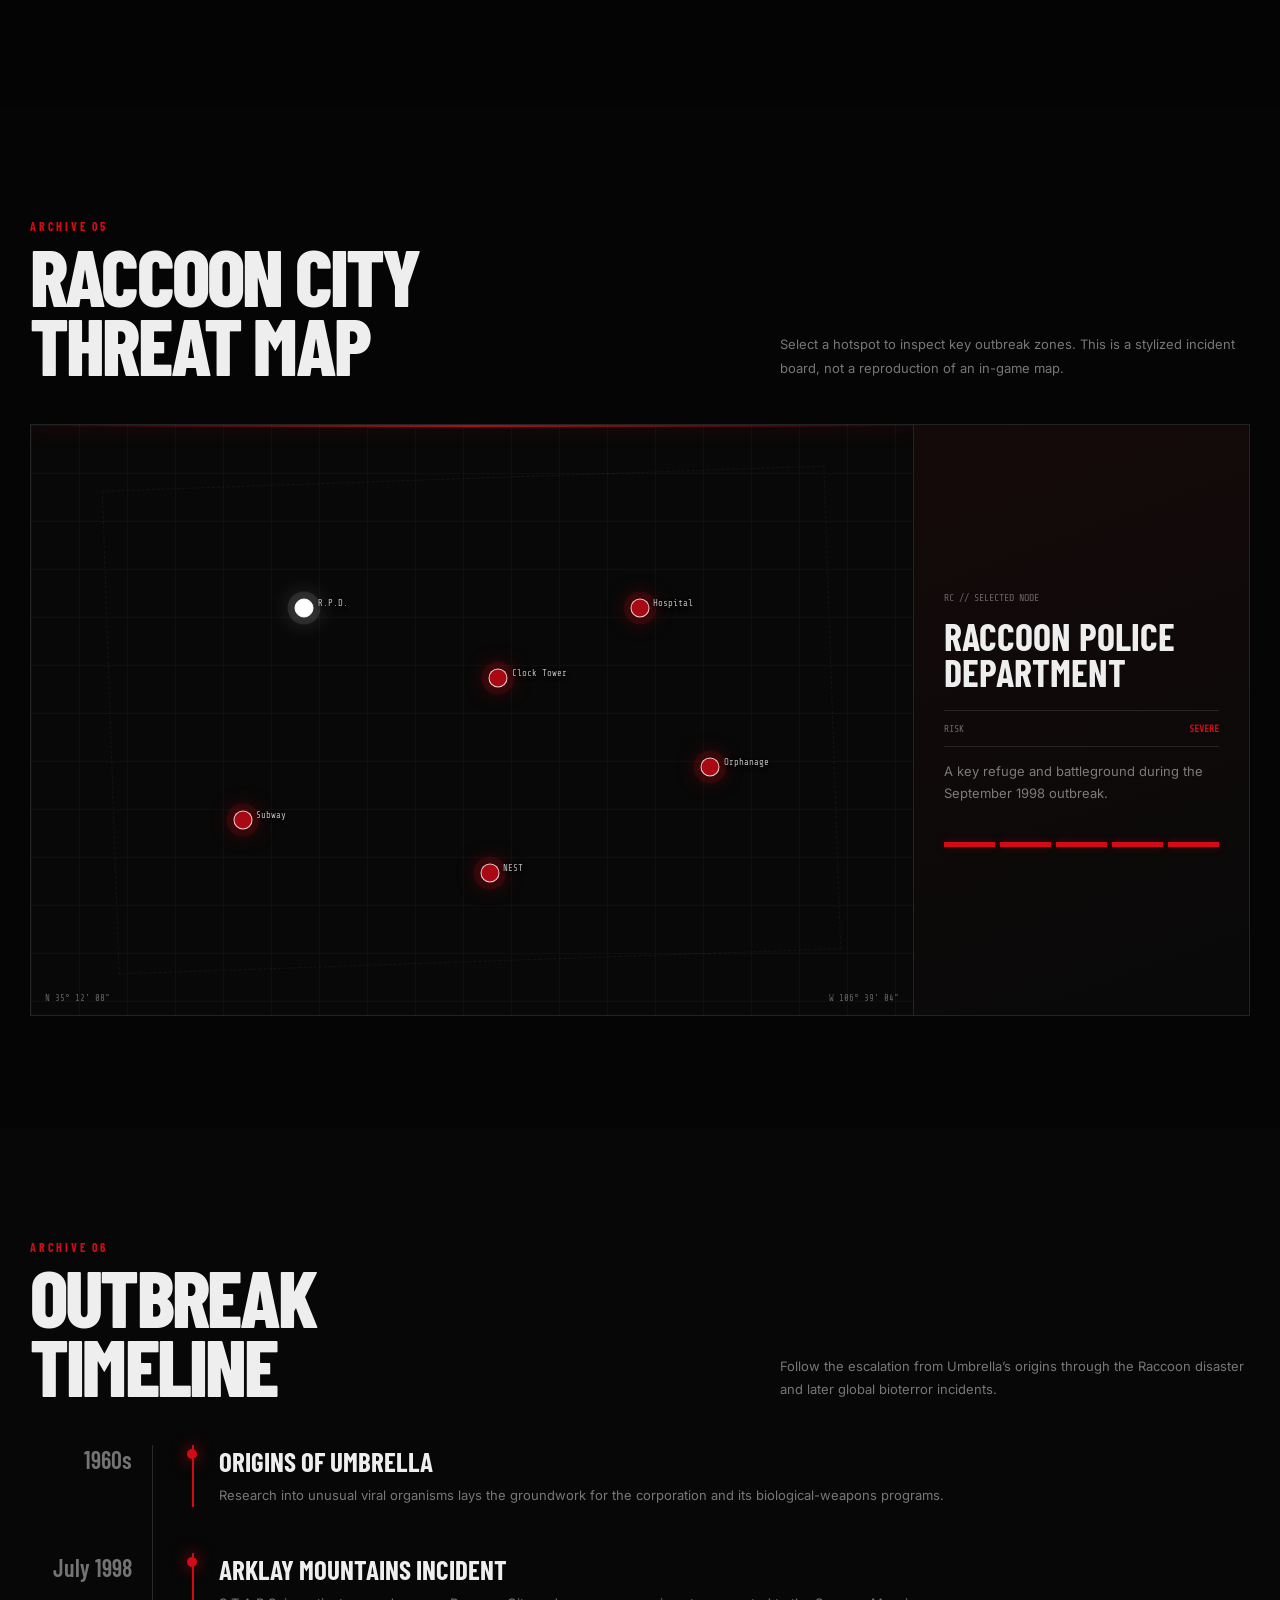
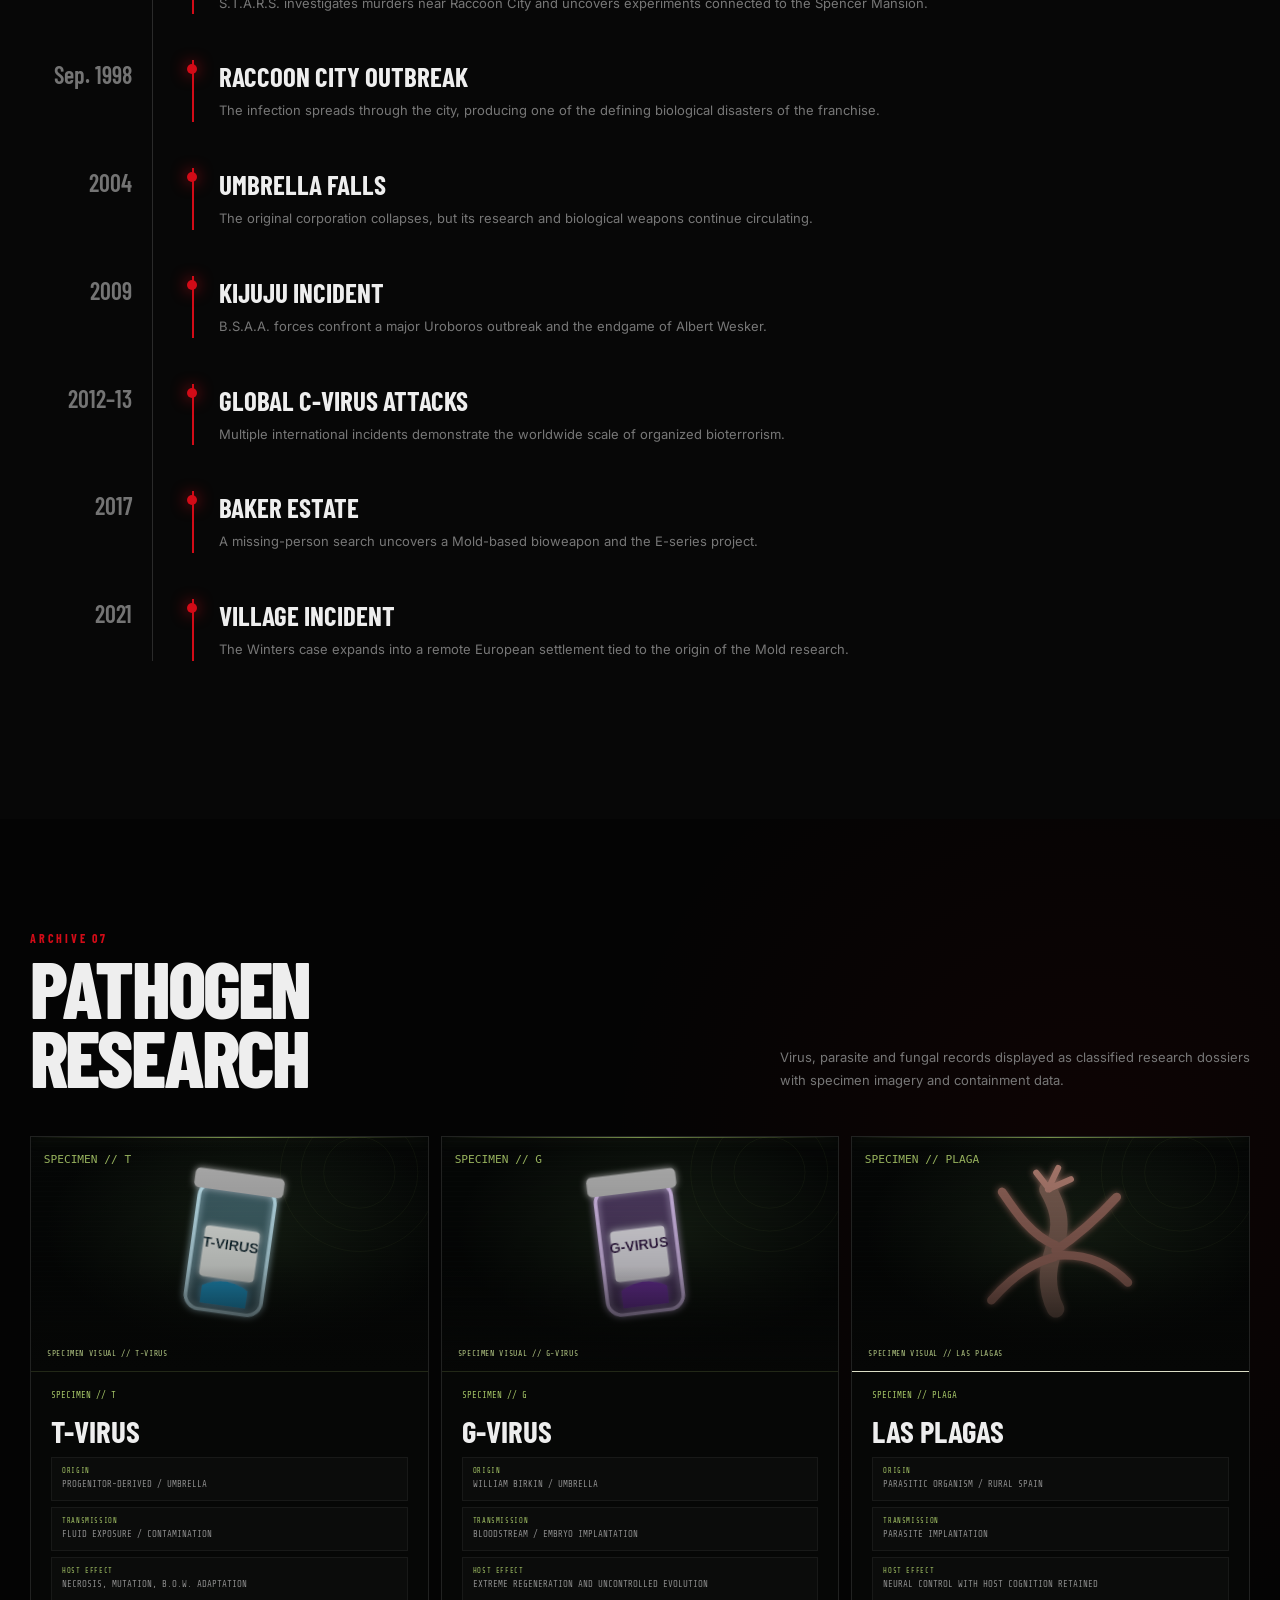
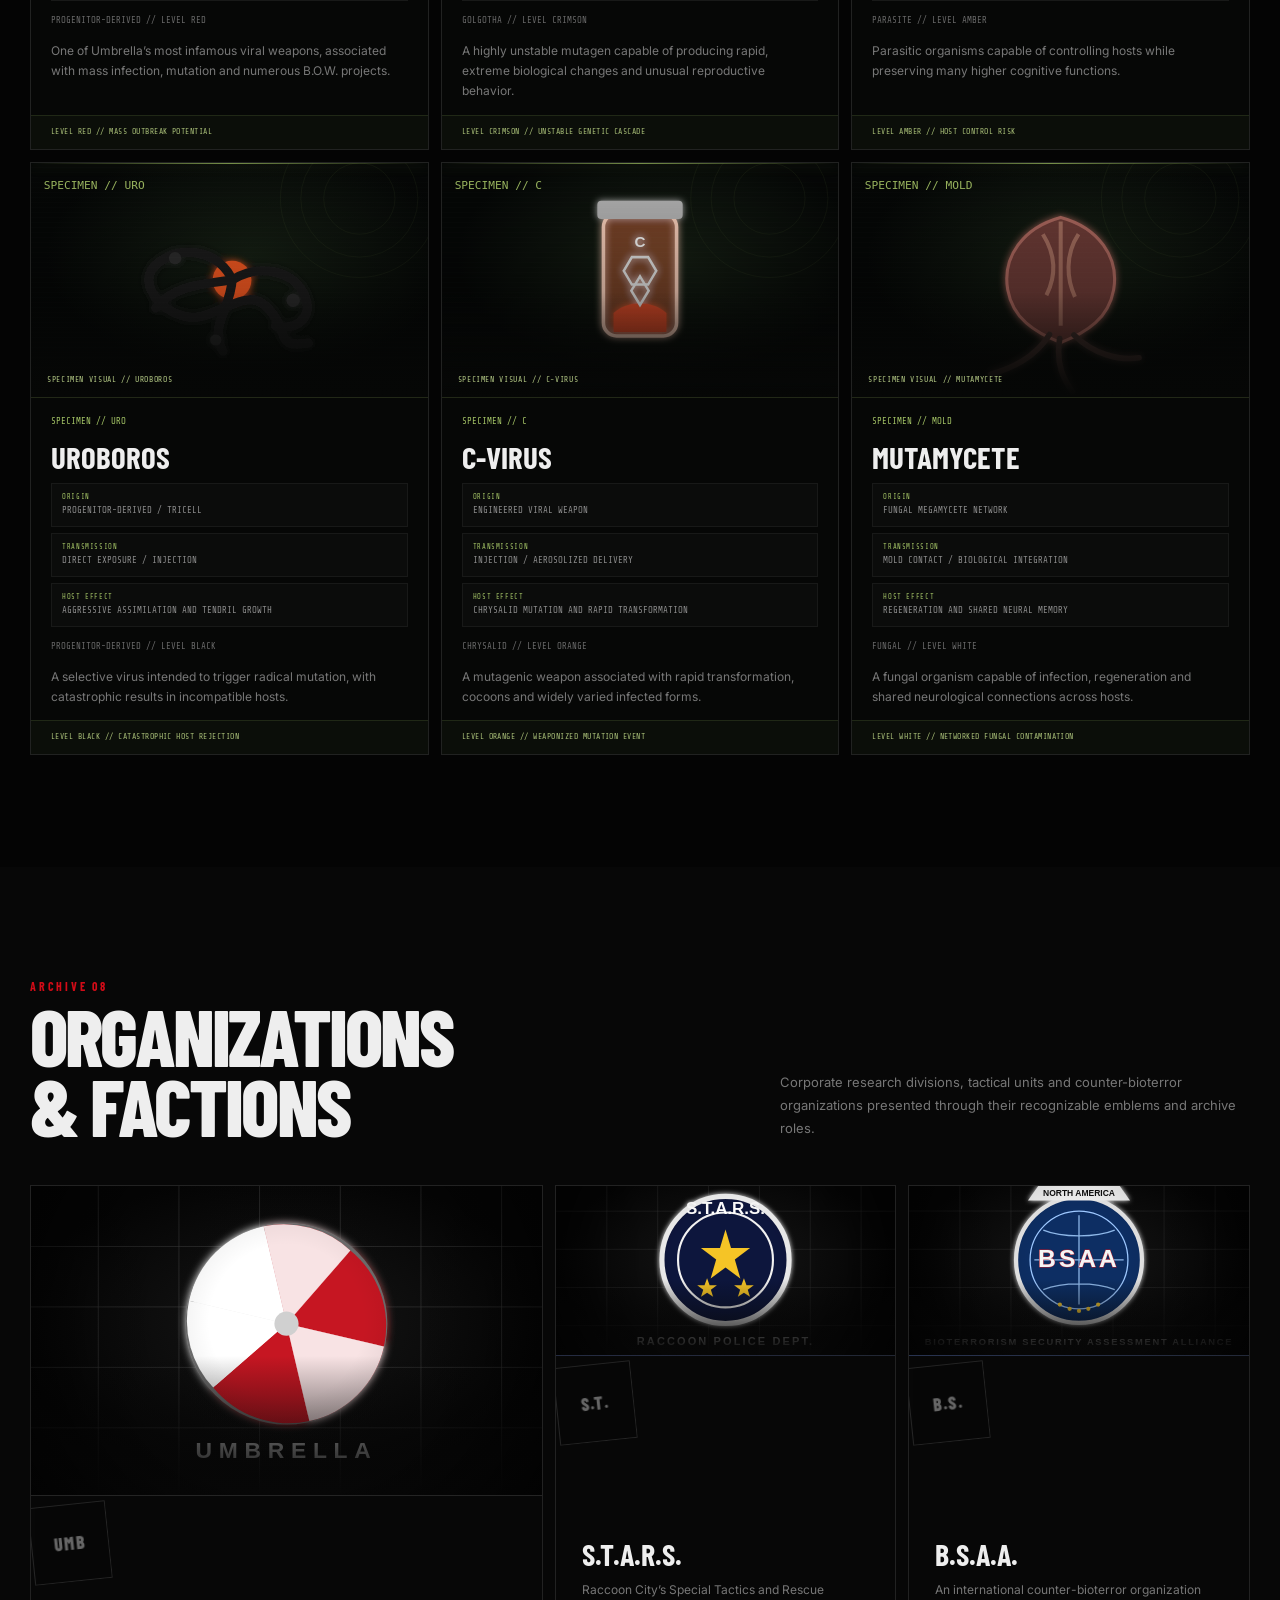
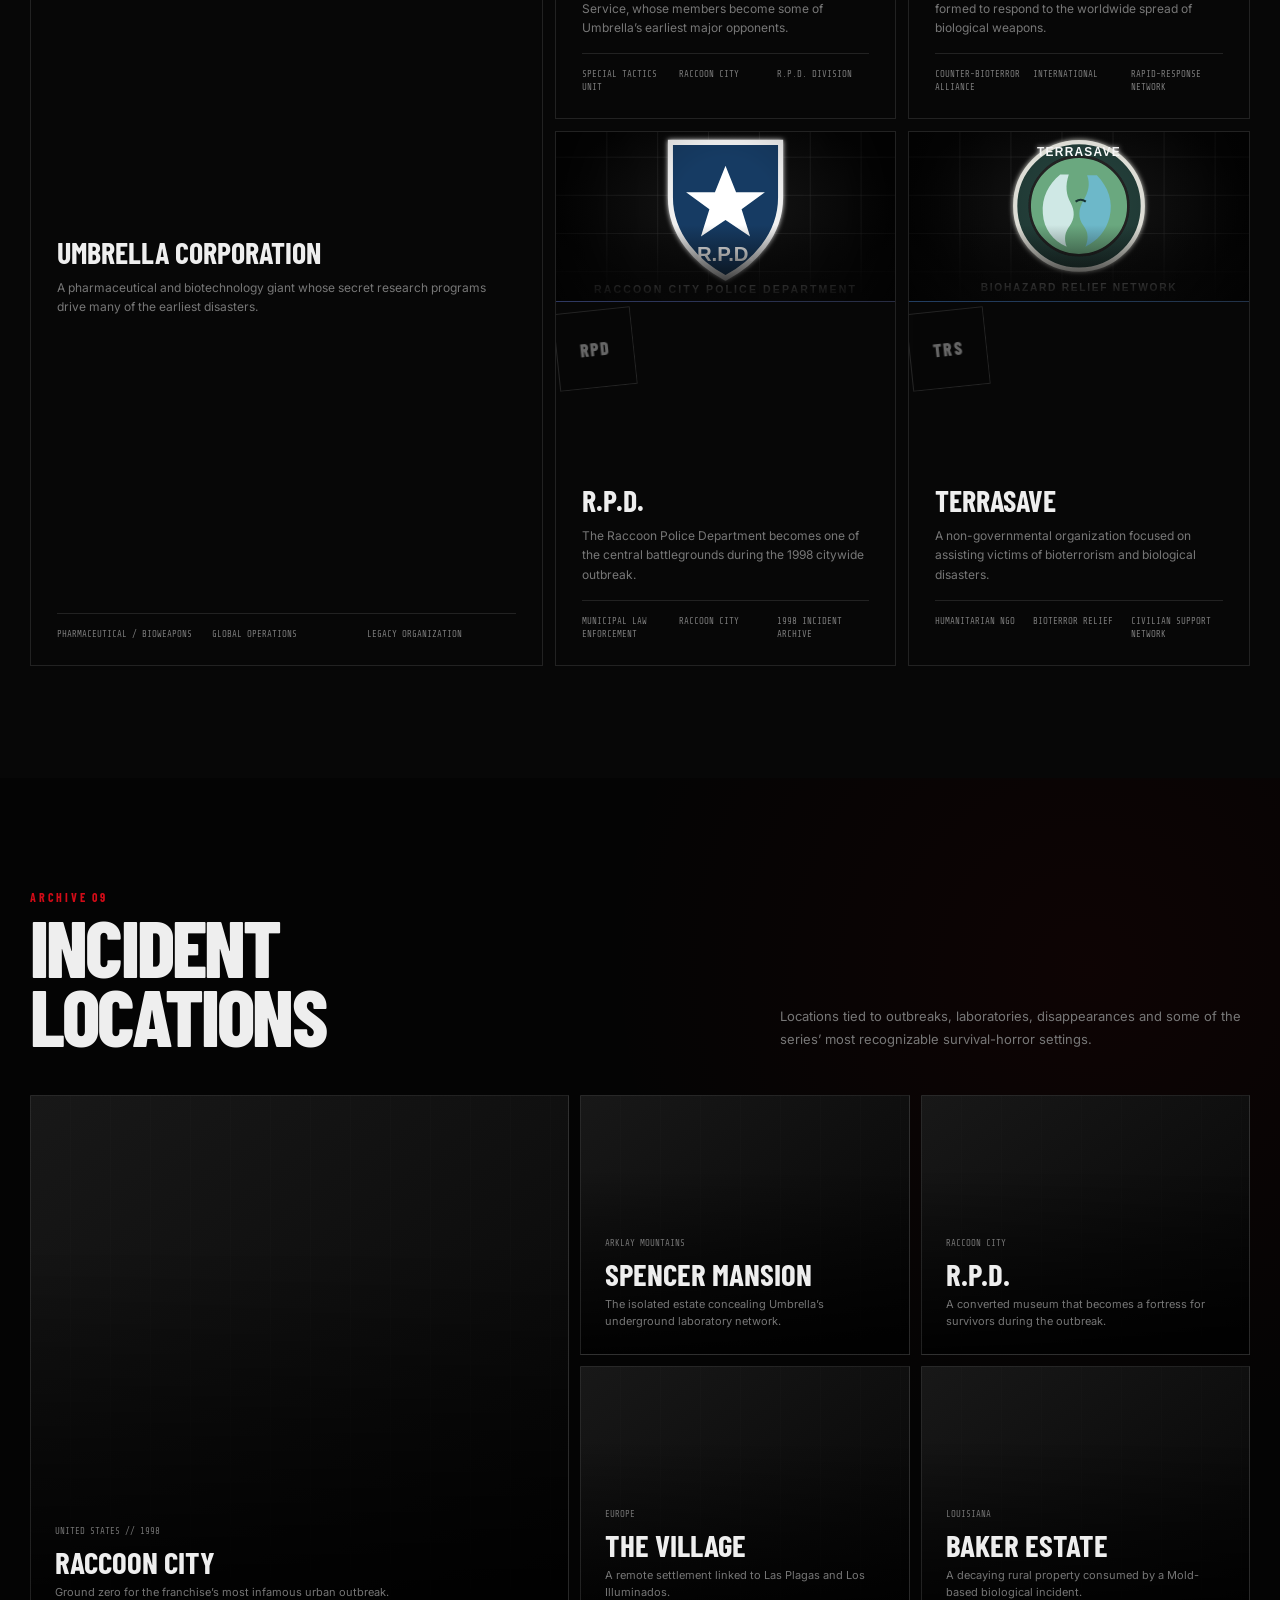
==== commit c4a15bc9: "feat: load faction and pathogen research enhancements" ====
--- a/index.html
+++ b/index.html
@@ -23,12 +23,12 @@
     <section id="bows" class="section-shell"><div class="container"><div class="section-head reveal"><div><div class="eyebrow">Archive 04</div><h2 class="section-title">B.O.W.<br>Containment</h2></div><p class="section-copy">A threat-indexed database of Bio Organic Weapons and infected forms, from early Tyrant research to Mold-based organisms.</p></div><div class="bow-controls reveal" role="group" aria-label="Filter B.O.W. database"><button class="chip active" data-bow-filter="all">All threats</button><button class="chip" data-bow-filter="Critical">Critical</button><button class="chip" data-bow-filter="Severe">Severe</button><button class="chip" data-bow-filter="High">High</button></div><div class="bow-grid" id="bowGrid"></div></div></section>
     <section id="raccoon-map" class="section-shell map-section"><div class="container"><div class="section-head reveal"><div><div class="eyebrow">Archive 05</div><h2 class="section-title">Raccoon City<br>Threat Map</h2></div><p class="section-copy">Select a hotspot to inspect key outbreak zones. This is a stylized incident board, not a reproduction of an in-game map.</p></div><div class="map-layout reveal"><div class="map-board" id="mapBoard" aria-label="Interactive Raccoon City incident map"><div class="map-photo" aria-hidden="true"></div><div class="map-grid" aria-hidden="true"></div><div class="map-sweep" aria-hidden="true"></div><div id="mapHotspots"></div><div class="map-coordinates"><span>N 35° 12' 08&quot;</span><span>W 106° 39' 04&quot;</span></div></div><aside class="map-readout" id="mapReadout" aria-live="polite"><div class="readout-code">RC // SELECTED NODE</div><h3>Raccoon Police Department</h3><div class="risk-line"><span>RISK</span><strong>SEVERE</strong></div><p>A key refuge and battleground during the September 1998 outbreak.</p><div class="readout-bars"><span></span><span></span><span></span><span></span><span></span></div></aside></div></div></section>
     <section id="timeline" class="section-shell dark-panel"><div class="container"><div class="section-head reveal"><div><div class="eyebrow">Archive 06</div><h2 class="section-title">Outbreak<br>Timeline</h2></div><p class="section-copy">Follow the escalation from Umbrella’s origins through the Raccoon disaster and later global bioterror incidents.</p></div><div class="timeline" id="timelineGrid"></div></div></section>
-    <section id="pathogens" class="section-shell"><div class="container"><div class="section-head reveal"><div><div class="eyebrow">Archive 07</div><h2 class="section-title">Pathogen<br>Research</h2></div><p class="section-copy">Virus, parasite and fungal records displayed as rotating laboratory specimens.</p></div><div class="pathogen-grid" id="pathogenGrid"></div></div></section>
-    <section id="factions" class="section-shell dark-panel"><div class="container"><div class="section-head reveal"><div><div class="eyebrow">Archive 08</div><h2 class="section-title">Organizations<br>& Factions</h2></div><p class="section-copy">Corporate research divisions, tactical units and counter-bioterror organizations shaping the larger conflict.</p></div><div class="faction-grid" id="factionGrid"></div></div></section>
+    <section id="pathogens" class="section-shell"><div class="container"><div class="section-head reveal"><div><div class="eyebrow">Archive 07</div><h2 class="section-title">Pathogen<br>Research</h2></div><p class="section-copy">Virus, parasite and fungal records displayed as classified research dossiers with specimen imagery and containment data.</p></div><div class="pathogen-grid" id="pathogenGrid"></div></div></section>
+    <section id="factions" class="section-shell dark-panel"><div class="container"><div class="section-head reveal"><div><div class="eyebrow">Archive 08</div><h2 class="section-title">Organizations<br>& Factions</h2></div><p class="section-copy">Corporate research divisions, tactical units and counter-bioterror organizations presented through their recognizable emblems and archive roles.</p></div><div class="faction-grid" id="factionGrid"></div></div></section>
     <section id="locations" class="section-shell"><div class="container"><div class="section-head reveal"><div><div class="eyebrow">Archive 09</div><h2 class="section-title">Incident<br>Locations</h2></div><p class="section-copy">Locations tied to outbreaks, laboratories, disappearances and some of the series’ most recognizable survival-horror settings.</p></div><div class="location-grid" id="locationGrid"></div></div></section>
     <section id="media" class="section-shell media-section"><div class="container"><div class="section-head reveal"><div><div class="eyebrow">Archive 10</div><h2 class="section-title">Surveillance<br>Gallery</h2></div><p class="section-copy">Capcom-hosted community screenshots used as visual references for this non-commercial practice site. Credits remain attached to each image.</p></div><div class="media-track" id="mediaGrid"></div><p class="media-note reveal">Resident Evil, its characters, game imagery and trademarks belong to their respective rights holders. Community screenshot credits are shown from the Capcom Snapshots posts where these images were hosted.</p></div></section>
   </main>
   <footer><div class="container footer-inner"><div class="warning">Unofficial fan project / web-design practice archive. Not affiliated with or endorsed by Capcom. Resident Evil and related properties belong to their respective rights holders.</div><div class="footer-code">BIOHAZARD ARCHIVE // ACCESS TERMINATED</div></div></footer>
-  <script src="data.js"></script><script src="app.js"></script>
+  <script src="data.js"></script><script src="app.js"></script><script src="research-enhancements.js"></script>
 </body>
 </html>
--- a/styles.css
+++ b/styles.css
@@ -2,4 +2,8 @@
 @import url('styles-modules.css');
 @import url('styles-adaptive.css');
 @import url('bow-media.css');
-@import url('armory.css');+@import url('armory.css');
+@import url('media-overrides.css');
+@import url('archive-media.css');
+@import url('research-redesign.css');
+@import url('media-recovery.css');
